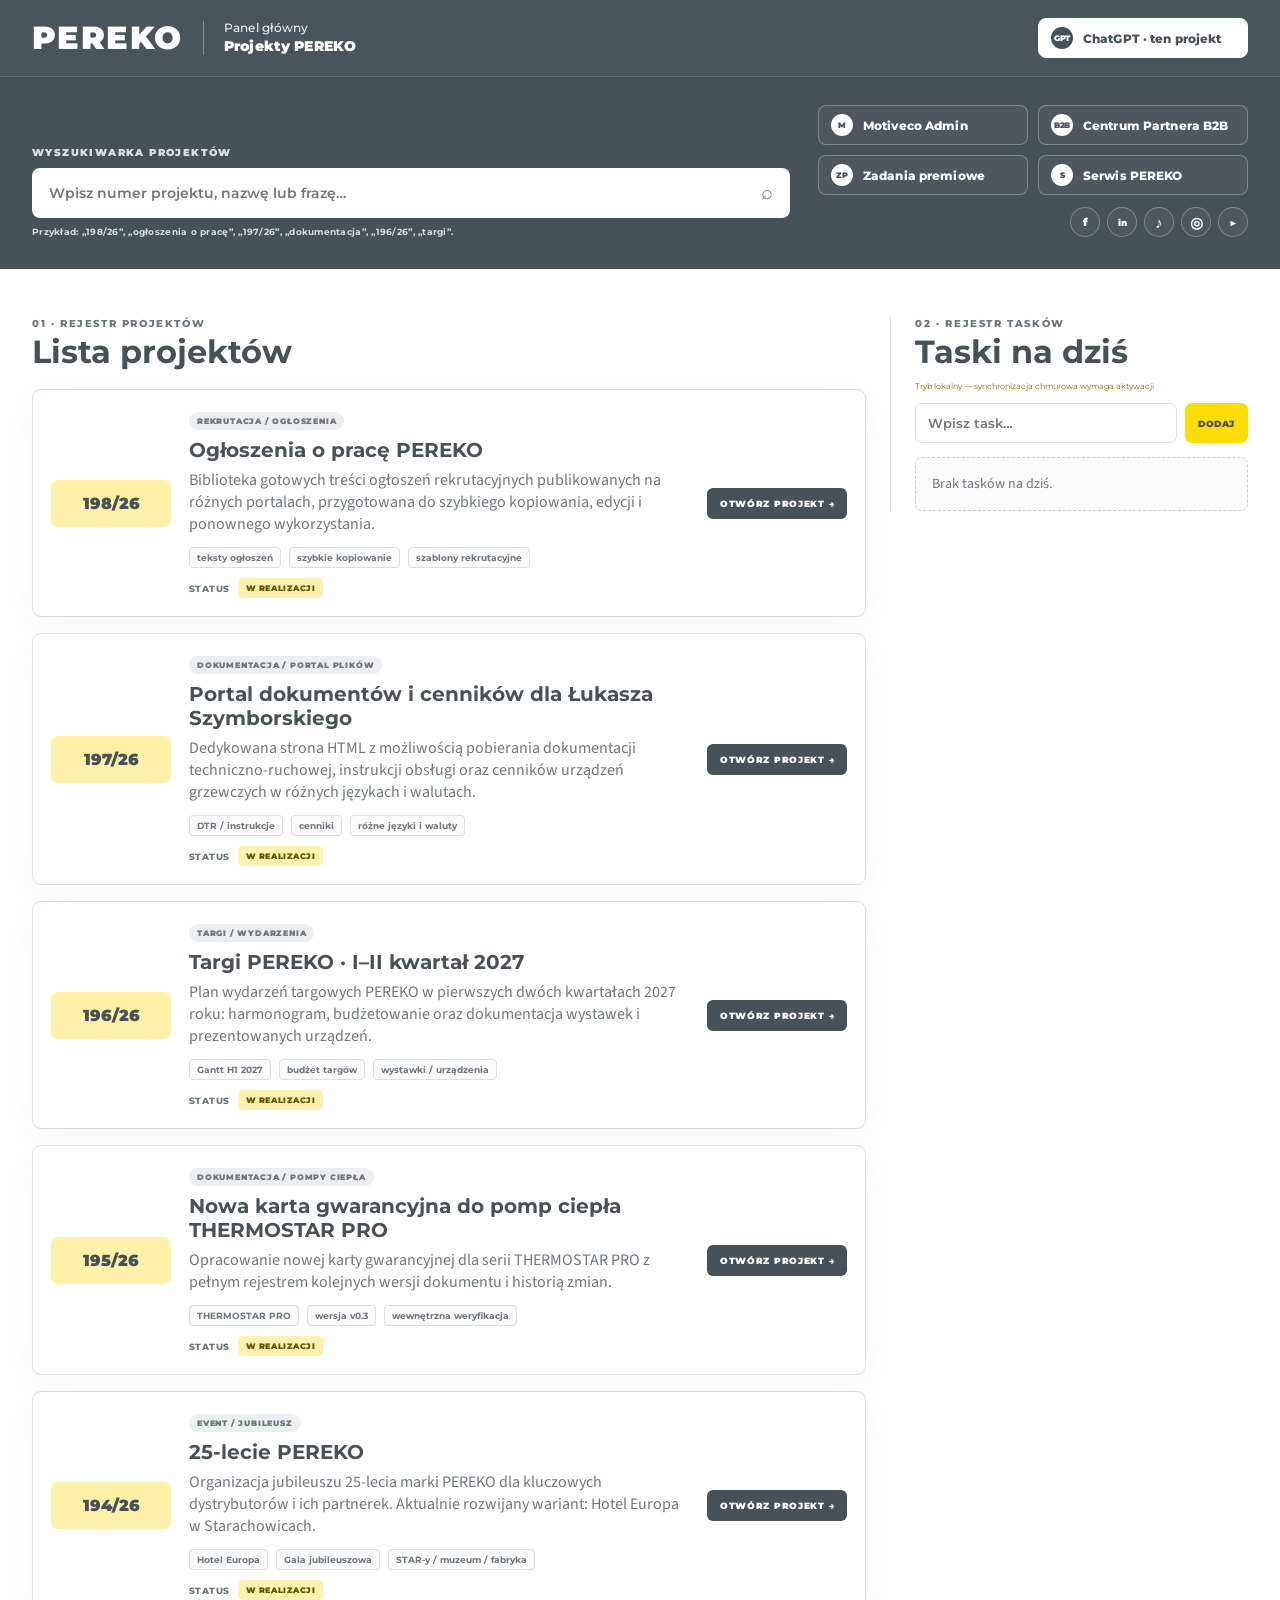
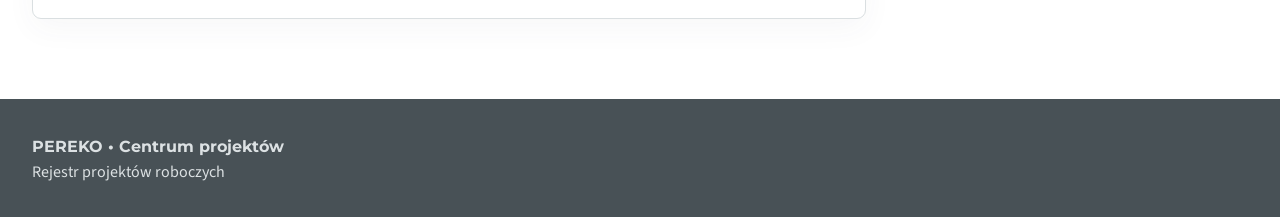
==== index.html @ 4b2ebe98 "Dodaj projekt 198/26 do panelu głównego" ====
<!DOCTYPE html>
<html lang="pl">
<head>
<meta charset="utf-8">
<meta name="viewport" content="width=device-width,initial-scale=1">
<title>PEREKO – Projekty</title>
<link rel="preconnect" href="https://fonts.googleapis.com">
<link rel="preconnect" href="https://fonts.gstatic.com" crossorigin>
<link href="https://fonts.googleapis.com/css2?family=Montserrat:wght@500;600;700;800;900&family=Source+Sans+3:wght@400;500;600;700&display=swap" rel="stylesheet">
<style>
:root{--yellow:#ffdd00;--yellow-soft:#fff2a8;--dark:#485156;--dark2:#343b3f;--mid:#6e777d;--light:#dadfe1;--soft:#f6f7f7;--ink:#343b3f;--red:#a63a3a;--red-soft:#fff0f0;--green:#2f6f45;--blue:#426887}
*{box-sizing:border-box}
html{scroll-behavior:smooth}
body{margin:0;background:#fff;color:var(--ink);font-family:'Source Sans 3',sans-serif}
.wrap{width:min(1240px,calc(100% - 64px));margin:0 auto}
h1,h2,h3,.ui,.project-no,.open-btn,.status-badge,.project-type,.project-meta span,.section-no,.task-add,.task-delete,.task-edit,.panel-title,.search-label{font-family:'Montserrat',sans-serif}
.topbar{position:sticky;top:0;z-index:1000;background:rgba(72,81,86,.98);border-bottom:1px solid rgba(255,255,255,.12)}
.topbar .wrap{min-height:76px;display:flex;align-items:center;justify-content:space-between;gap:24px}
.brand-group{display:flex;align-items:center;gap:20px;min-width:0}
.brand-word{font-family:'Montserrat',sans-serif;color:#fff;font-size:32px;line-height:1;font-weight:900;letter-spacing:.045em;white-space:nowrap}
.brand-divider{width:1px;height:34px;background:rgba(255,255,255,.34);flex:0 0 auto}
.panel-title{display:flex;flex-direction:column;justify-content:center;line-height:1.1;color:#fff;white-space:nowrap}
.panel-title .line1{font-family:'Montserrat',sans-serif;font-size:12px;font-weight:500;letter-spacing:.02em;color:#f0f2f3}
.panel-title .line2{margin-top:5px;font-family:'Montserrat',sans-serif;font-size:14px;font-weight:900;letter-spacing:.02em;color:#fff}
.topbar-tools{display:flex;align-items:center;gap:10px}
.chat-link,.app-link{display:inline-flex;align-items:center;gap:10px;width:210px;min-height:40px;padding:8px 12px;border:1px solid rgba(255,255,255,.28);border-radius:8px;text-decoration:none;font-family:'Montserrat',sans-serif;font-size:12px;font-weight:800;letter-spacing:.01em}
.app-link{background:rgba(255,255,255,.04);color:#fff}
.app-link:hover{background:rgba(255,255,255,.08)}
.chat-link{background:#fff;color:var(--dark);border-color:#fff}
.chat-link:hover{background:#f2f4f5}
.chat-icon,.app-icon{width:22px;height:22px;border-radius:50%;border:0;display:inline-flex;align-items:center;justify-content:center;font-family:'Montserrat',sans-serif;font-size:8px;font-weight:900;line-height:1;letter-spacing:-.03em;overflow:hidden;white-space:nowrap;flex:0 0 22px}
.app-icon{background:#fff;color:var(--dark)}
.chat-icon{background:var(--dark);color:#fff}
.hero{background:var(--dark);color:#fff}
.hero .wrap{padding:28px 0 32px}
.hero-grid{display:grid;grid-template-columns:minmax(0,1fr) auto;gap:28px;align-items:end}
.hero-actions{display:grid;grid-template-columns:210px 210px;gap:10px;align-items:stretch}
.hero-actions .app-link{justify-content:flex-start}
.hero-actions .social-links{grid-column:1 / -1}
.social-links{display:flex;align-items:center;justify-content:flex-end;gap:7px;margin-top:2px}
.social-link{width:30px;height:30px;border:1px solid rgba(255,255,255,.28);border-radius:50%;display:inline-flex;align-items:center;justify-content:center;color:#fff;text-decoration:none;font-family:'Montserrat',sans-serif;font-size:11px;font-weight:900;line-height:1;background:rgba(255,255,255,.04);transition:.18s}
.social-link:hover{background:#fff;color:var(--dark);border-color:#fff;transform:translateY(-1px)}
.social-link.linkedin{font-size:9px}.social-link.tiktok{font-size:15px}.social-link.instagram{font-size:15px}.social-link.youtube{font-size:13px}
.search-label{font-size:10px;font-weight:900;letter-spacing:.14em;text-transform:uppercase;color:#d8dee1;margin-bottom:9px}
.search-wrap{max-width:760px;position:relative}
.search-input{width:100%;border:0;border-radius:8px;padding:16px 50px 16px 17px;font:600 14px 'Montserrat',sans-serif;outline:none;color:var(--dark)}
.search-icon{position:absolute;right:17px;top:50%;transform:translateY(-50%);font-size:20px;color:var(--mid)}
.search-help{margin-top:8px;color:#d7dddf;font-family:'Montserrat',sans-serif;font-size:9px;font-weight:700;letter-spacing:.03em}
main{padding:48px 0 80px}
.dashboard-home{display:grid;grid-template-columns:minmax(0,7fr) minmax(300px,3fr);gap:24px;align-items:start}
.registry-head,.tasks-head{margin-bottom:20px}
.section-no{font-size:10px;font-weight:800;letter-spacing:.16em;text-transform:uppercase;color:var(--mid)}
.registry-head h2,.tasks-head h2{margin:4px 0 0;font-family:'Montserrat',sans-serif;font-size:32px;line-height:1.1;color:var(--dark)}
.project-list{display:grid;gap:16px}
.project-card{display:grid;grid-template-columns:120px minmax(0,1fr) auto;gap:18px;align-items:center;padding:18px;border:1px solid var(--light);border-radius:9px;background:#fff;box-shadow:0 10px 30px rgba(72,81,86,.045);transition:.18s;position:relative}
.project-card:hover{transform:translateY(-1px);border-color:#bbc1c4}
.project-card.overdue{border:2px solid var(--red);background:var(--red-soft);box-shadow:0 8px 24px rgba(166,58,58,.12)}
.project-no{background:var(--yellow-soft);border-radius:7px;padding:14px 10px;text-align:center;font-size:16px;font-weight:900;color:var(--dark)}
.project-type{display:inline-flex;background:#eceff0;color:var(--mid);border-radius:999px;padding:4px 8px;font-size:8px;font-weight:900;letter-spacing:.1em;text-transform:uppercase}
.project-card h3{margin:8px 0 0;font-family:'Montserrat',sans-serif;font-size:20px;color:var(--dark)}
.project-card p{margin:7px 0 0;color:var(--mid);max-width:760px}
.project-meta{display:flex;flex-wrap:wrap;gap:8px;margin-top:12px}
.project-meta span{font-size:9px;font-weight:700;color:var(--mid);border:1px solid var(--light);padding:4px 7px;border-radius:4px;background:#fafafa}
.status-row{display:flex;align-items:center;gap:8px;flex-wrap:wrap;margin-top:10px}
.status-label{font-family:'Montserrat',sans-serif;font-size:9px;color:var(--mid);font-weight:800;text-transform:uppercase;letter-spacing:.05em}
.status-badge,.deadline-badge{display:inline-flex;align-items:center;padding:5px 8px;border-radius:5px;font-family:'Montserrat',sans-serif;font-size:8px;font-weight:900;letter-spacing:.07em;text-transform:uppercase}
.status-zaplanowany{background:#eceff0;color:#5f696e}.status-w-realizacji{background:#fff1b0;color:#665800}.status-przekazany-dalej{background:#e8f1f7;color:#345c78}.status-zakonczony{background:#eaf4ed;color:#2f6f45}
.deadline-badge{display:none;background:#f3e5e5;color:#8b3030}.project-card.has-alarm .deadline-badge{display:inline-flex}.project-card.overdue .deadline-badge{background:var(--red);color:#fff}
.open-btn{display:inline-flex;align-items:center;gap:8px;text-decoration:none;background:var(--dark);color:#fff;padding:10px 13px;border-radius:6px;font-size:9px;font-weight:900;letter-spacing:.08em;text-transform:uppercase;white-space:nowrap}.open-btn:hover{background:var(--dark2)}
.empty{display:none;margin-top:22px;padding:22px;border:1px dashed #c8cdd0;border-radius:8px;background:#fafafa;color:var(--mid)}
.tasks-pane{border-left:1px solid var(--light);padding-left:24px;min-width:0}
.task-entry{display:flex;gap:8px;margin-bottom:14px}.task-input{flex:1;min-width:0;border:1px solid var(--light);border-radius:7px;padding:11px 12px;font:600 13px 'Montserrat',sans-serif;outline:none}.task-add{border:0;border-radius:7px;background:var(--yellow);color:var(--dark);padding:10px 13px;font-size:9px;font-weight:900;letter-spacing:.06em;text-transform:uppercase;cursor:pointer}
.task-list{display:grid;gap:8px}.task-item{display:flex;align-items:flex-start;gap:10px;padding:11px 12px;border:1px solid var(--light);border-radius:7px;background:#fff}.task-check{margin-top:4px;accent-color:var(--dark)}.task-copy{flex:1;min-width:0}.task-text{font-weight:700;color:var(--dark);word-break:break-word}.task-item.done .task-text{text-decoration:line-through;color:#9aa1a5}.task-meta{font-family:'Montserrat',sans-serif;font-size:9px;color:var(--mid);margin-top:3px}.task-actions{display:flex;align-items:center;gap:2px}.task-edit,.task-delete{border:0;background:transparent;color:#929a9e;line-height:1;cursor:pointer;padding:3px 4px}.task-edit{font-size:14px}.task-delete{font-size:18px}.task-edit:hover,.task-delete:hover{color:var(--dark)}.task-empty{padding:16px;border:1px dashed #c8cdd0;border-radius:7px;color:var(--mid);font-size:14px;background:#fafafa}
.mobile-switch{display:none}.mobile-switch button{font-family:'Montserrat',sans-serif;border:1px solid var(--light);background:#fff;color:var(--mid);padding:10px 14px;border-radius:7px;font-size:10px;font-weight:800;letter-spacing:.04em;cursor:pointer}.mobile-switch button.active{background:var(--dark);color:#fff;border-color:var(--dark)}.task-sync{margin:-8px 0 12px;font-family:'Montserrat',sans-serif;font-size:8px;color:var(--mid)}.task-sync.ok{color:var(--green)}.task-sync.warn{color:#8b6b00}
.footer{background:var(--dark);color:#fff;padding:34px 0}.footer strong{font-family:'Montserrat',sans-serif}.footer div:last-child{color:#dce1e3;margin-top:3px}
@media(max-width:960px){main{padding-top:22px}.mobile-switch{display:flex;gap:8px;margin-bottom:18px}.dashboard-home{display:block}.projects-pane,.tasks-pane{display:none}.dashboard-home.show-projects .projects-pane{display:block}.dashboard-home.show-tasks .tasks-pane{display:block}.tasks-pane{border-left:0;border-top:0;padding-left:0;padding-top:0}.project-card{grid-template-columns:1fr}.open-btn{width:max-content}.hero-grid{grid-template-columns:1fr}.hero-actions{grid-template-columns:210px 210px;justify-content:end}.hero-actions .app-link{width:210px}.social-links{justify-content:flex-end}}
@media(max-width:560px){.wrap{width:calc(100% - 28px)}.topbar .wrap{padding:12px 0;align-items:flex-start;flex-direction:column}.brand-group{gap:14px}.brand-word{font-size:27px}.brand-divider{height:28px}.panel-title .line1{font-size:10px}.panel-title .line2{font-size:12px}.chat-link,.app-link{font-size:11px;padding:7px 10px;width:210px}.chat-icon,.app-icon{width:22px;height:22px;flex-basis:22px;font-size:8px}.hero-actions{grid-template-columns:1fr;justify-content:start}.hero-actions .social-links{grid-column:1}.social-links{justify-content:flex-start}}
</style>
</head>
<body>
<nav class="topbar"><div class="wrap"><div class="brand-group"><div class="brand-word">PEREKO</div><span class="brand-divider"></span><div class="panel-title"><span class="line1">Panel główny</span><span class="line2">Projekty PEREKO</span></div></div><div class="topbar-tools"><a class="chat-link" href="https://chatgpt.com/g/g-p-6ac4a386c1f481919dc5408ac4eaa089-projekty-marketing-pereko/c/6ac4a01e-f198-83ed-906a-264c6ddf46e8" target="_blank" rel="noopener noreferrer"><span class="chat-icon">GPT</span><span>ChatGPT · ten projekt</span></a></div></div></nav>
<header class="hero"><div class="wrap"><div class="hero-grid"><div><div class="search-label">Wyszukiwarka projektów</div><div class="search-wrap"><input id="projectSearch" class="search-input" type="search" placeholder="Wpisz numer projektu, nazwę lub frazę…" oninput="filterProjects()"><span class="search-icon">⌕</span></div><div class="search-help">Przykład: „198/26”, „ogłoszenia o pracę”, „197/26”, „dokumentacja”, „196/26”, „targi”.</div></div><div class="hero-actions"><a class="app-link" href="https://admin.motiveko.pl/Home/Login" target="_blank" rel="noopener noreferrer"><span class="app-icon">M</span><span>Motiveco Admin</span></a><a class="app-link" href="https://cp-b2b.pages.dev/" target="_blank" rel="noopener noreferrer"><span class="app-icon">B2B</span><span>Centrum Partnera B2B</span></a><a class="app-link" href="https://zadania-mb.pages.dev/" target="_blank" rel="noopener noreferrer"><span class="app-icon">ZP</span><span>Zadania premiowe</span></a><a class="app-link" href="https://admin.pereko.pl/Home/Login" target="_blank" rel="noopener noreferrer"><span class="app-icon">S</span><span>Serwis PEREKO</span></a><div class="social-links" aria-label="Media społecznościowe PEREKO"><a class="social-link facebook" href="https://www.facebook.com/kotly.PEREKO" target="_blank" rel="noopener noreferrer" title="Facebook" aria-label="Facebook">f</a><a class="social-link linkedin" href="https://www.linkedin.com/company/pereko-starachowice/posts/?viewAsMember=true" target="_blank" rel="noopener noreferrer" title="LinkedIn" aria-label="LinkedIn">in</a><a class="social-link tiktok" href="https://www.tiktok.com/@pereko_pl" target="_blank" rel="noopener noreferrer" title="TikTok" aria-label="TikTok">♪</a><a class="social-link instagram" href="https://www.instagram.com/pereko_pl/" target="_blank" rel="noopener noreferrer" title="Instagram" aria-label="Instagram">◎</a><a class="social-link youtube" href="https://www.youtube.com/" target="_blank" rel="noopener noreferrer" title="YouTube" aria-label="YouTube">▶</a></div></div></div></div></header>
<main>
<div class="wrap mobile-switch" id="mobileSwitch"><button id="tabTasks" class="active" type="button" onclick="setMobileView('tasks')">Taski</button><button id="tabProjects" type="button" onclick="setMobileView('projects')">Projekty</button></div>
<div class="wrap dashboard-home" id="dashboardHome">
<section class="projects-pane"><div class="registry-head"><div class="section-no">01 · rejestr projektów</div><h2>Lista projektów</h2></div><div id="projectList" class="project-list"><article class="project-card" data-project-id="198-2026" data-search="198/26 198/2026 198 26 2026 ogłoszenia praca rekrutacja rekrutacyjne oferty pracy teksty ogłoszeń kopiowanie portale zatrudnienie"><div class="project-no">198/26</div><div><span class="project-type">Rekrutacja / ogłoszenia</span><h3>Ogłoszenia o pracę PEREKO</h3><p>Biblioteka gotowych treści ogłoszeń rekrutacyjnych publikowanych na różnych portalach, przygotowana do szybkiego kopiowania, edycji i ponownego wykorzystania.</p><div class="project-meta"><span>teksty ogłoszeń</span><span>szybkie kopiowanie</span><span>szablony rekrutacyjne</span></div><div class="status-row"><span class="status-label">Status</span><span class="status-badge"></span><span class="deadline-badge"></span></div></div><a class="open-btn" href="projekty/198-2026/">Otwórz projekt →</a></article><article class="project-card" data-project-id="197-2026" data-search="197/26 197/2026 197 26 2026 łukasz szymborski lukasz szymborski portal plików dokumentacja techniczno-ruchowa dtr instrukcje obsługi instrukcja cennik cenniki języki waluty html urządzenia grzewcze"><div class="project-no">197/26</div><div><span class="project-type">Dokumentacja / portal plików</span><h3>Portal dokumentów i cenników dla Łukasza Szymborskiego</h3><p>Dedykowana strona HTML z możliwością pobierania dokumentacji techniczno-ruchowej, instrukcji obsługi oraz cenników urządzeń grzewczych w różnych językach i walutach.</p><div class="project-meta"><span>DTR / instrukcje</span><span>cenniki</span><span>różne języki i waluty</span></div><div class="status-row"><span class="status-label">Status</span><span class="status-badge"></span><span class="deadline-badge"></span></div></div><a class="open-btn" href="projekty/197-2026/">Otwórz projekt →</a></article><article class="project-card" data-project-id="196-2026" data-search="196/26 196/2026 196 26 2026 targi wydarzenia targowe h1 2027 pierwszy drugi kwartal kwartał wykres gantta budzet budżet wystawki urządzenia stoiska"><div class="project-no">196/26</div><div><span class="project-type">Targi / wydarzenia</span><h3>Targi PEREKO · I–II kwartał 2027</h3><p>Plan wydarzeń targowych PEREKO w pierwszych dwóch kwartałach 2027 roku: harmonogram, budżetowanie oraz dokumentacja wystawek i prezentowanych urządzeń.</p><div class="project-meta"><span>Gantt H1 2027</span><span>budżet targów</span><span>wystawki / urządzenia</span></div><div class="status-row"><span class="status-label">Status</span><span class="status-badge"></span><span class="deadline-badge"></span></div></div><a class="open-btn" href="projekty/196-2026/">Otwórz projekt →</a></article><article class="project-card" data-project-id="195-2026" data-search="195/26 195/2026 195 26 2026 nowa karta gwarancyjna pompy ciepła thermosar pro termosar pro dokument dokumentacja gwarancja wersjonowanie lukasz Łukasz pdf v0.1 v0.2 v0.3"><div class="project-no">195/26</div><div><span class="project-type">Dokumentacja / pompy ciepła</span><h3>Nowa karta gwarancyjna do pomp ciepła THERMOSTAR PRO</h3><p>Opracowanie nowej karty gwarancyjnej dla serii THERMOSTAR PRO z pełnym rejestrem kolejnych wersji dokumentu i historią zmian.</p><div class="project-meta"><span>THERMOSTAR PRO</span><span>wersja v0.3</span><span>wewnętrzna weryfikacja</span></div><div class="status-row"><span class="status-label">Status</span><span class="status-badge"></span><span class="deadline-badge"></span></div></div><a class="open-btn" href="projekty/195-2026/">Otwórz projekt →</a></article><article class="project-card" data-project-id="194-2026" data-search="194/26 194/2026 194 26 2026 25-lecie 25 lecie pereko event jubileusz hotel europa starachowice dystrybutorzy gala star stary muzeum fabryka projekt eventowy"><div class="project-no">194/26</div><div><span class="project-type">Event / jubileusz</span><h3>25-lecie PEREKO</h3><p>Organizacja jubileuszu 25-lecia marki PEREKO dla kluczowych dystrybutorów i ich partnerek. Aktualnie rozwijany wariant: Hotel Europa w Starachowicach.</p><div class="project-meta"><span>Hotel Europa</span><span>Gala jubileuszowa</span><span>STAR-y / muzeum / fabryka</span></div><div class="status-row"><span class="status-label">Status</span><span class="status-badge"></span><span class="deadline-badge"></span></div></div><a class="open-btn" href="projekty/194-2026/">Otwórz projekt →</a></article></div><div id="emptyState" class="empty">Brak projektów pasujących do wpisanej frazy.</div></section>
<aside class="tasks-pane"><div class="tasks-head"><div class="section-no">02 · rejestr tasków</div><h2>Taski na dziś</h2></div><div id="taskSync" class="task-sync">Synchronizacja…</div><div class="task-entry"><input id="taskInput" class="task-input" type="text" placeholder="Wpisz task…" autocomplete="off"><button id="taskAdd" class="task-add">Dodaj</button></div><div id="taskList" class="task-list"></div></aside>
</div>
</main>
<footer class="footer"><div class="wrap"><strong>PEREKO • Centrum projektów</strong><div>Rejestr projektów roboczych</div></div></footer>
<script>
function normalize(text){return (text||'').toLowerCase().normalize('NFD').replace(/[\u0300-\u036f]/g,'').replace(/[\\/\-_.,;:()\[\]{}]+/g,' ').replace(/\s+/g,' ').trim()}
function filterProjects(){const input=document.getElementById('projectSearch'),terms=normalize(input.value.trim()).split(' ').filter(Boolean),cards=[...document.querySelectorAll('.project-card')];let visible=0;cards.forEach(card=>{const hay=normalize((card.dataset.search||'')+' '+card.innerText),match=!terms.length||terms.every(term=>hay.includes(term));card.style.display=match?'grid':'none';if(match)visible++});document.getElementById('emptyState').style.display=visible?'none':'block'}
const TASK_KEY='pereko_home_tasks_v1',TASK_MIGRATED_KEY='pereko_home_tasks_cloud_migrated_v1',ALARM_KEY='pereko_project_alarms_v1',STATUS_KEY='pereko_project_statuses_v1';let remoteSaveTimer=null;
function readObj(key){try{return JSON.parse(localStorage.getItem(key)||'{}')}catch(e){return {}}}function writeObj(key,obj){localStorage.setItem(key,JSON.stringify(obj))}
function cleanTasks(tasks){const now=Date.now();return (Array.isArray(tasks)?tasks:[]).filter(t=>!(t.doneAt&&now-new Date(t.doneAt).getTime()>=86400000))}
function loadTasks(){let tasks=[];try{tasks=JSON.parse(localStorage.getItem(TASK_KEY)||'[]')}catch(e){}tasks=cleanTasks(tasks);localStorage.setItem(TASK_KEY,JSON.stringify(tasks));return tasks}
function taskStamp(t){return new Date(t.editedAt||t.doneAt||t.createdAt||0).getTime()||0}
function mergeTasks(a,b){const m=new Map();[...cleanTasks(a),...cleanTasks(b)].forEach(t=>{const prev=m.get(t.id);if(!prev||taskStamp(t)>=taskStamp(prev))m.set(t.id,t)});return [...m.values()].sort((x,y)=>new Date(y.createdAt)-new Date(x.createdAt))}
function setSyncState(text,kind=''){const e=document.getElementById('taskSync');if(e){e.textContent=text;e.className='task-sync'+(kind?' '+kind:'')}}
async function fetchCloudTasks(){const r=await fetch('/api/tasks',{cache:'no-store'});if(!r.ok)throw new Error();const data=await r.json();return cleanTasks(data.tasks||[])}
async function pushCloudTasks(tasks){const r=await fetch('/api/tasks',{method:'PUT',headers:{'Content-Type':'application/json'},body:JSON.stringify({tasks:cleanTasks(tasks)})});if(!r.ok)throw new Error()}
async function syncTasksFromCloud(silent=false){if(!silent)setSyncState('Synchronizacja…');const local=loadTasks();try{const remote=await fetchCloudTasks();let finalTasks;if(localStorage.getItem(TASK_MIGRATED_KEY)==='1'){finalTasks=remote}else{finalTasks=mergeTasks(local,remote);await pushCloudTasks(finalTasks);localStorage.setItem(TASK_MIGRATED_KEY,'1')}localStorage.setItem(TASK_KEY,JSON.stringify(finalTasks));renderTasks();if(!silent)setSyncState('Taski zsynchronizowane między urządzeniami','ok')}catch(e){if(!silent)setSyncState('Tryb lokalny — synchronizacja chmurowa wymaga aktywacji','warn');renderTasks()}}
function saveTasks(tasks){tasks=cleanTasks(tasks);localStorage.setItem(TASK_KEY,JSON.stringify(tasks));if(remoteSaveTimer)clearTimeout(remoteSaveTimer);remoteSaveTimer=setTimeout(async()=>{try{await pushCloudTasks(tasks);setSyncState('Taski zsynchronizowane między urządzeniami','ok')}catch(e){setSyncState('Zmiany zapisane lokalnie — brak synchronizacji','warn')}},150)}
function renderTasks(){const list=document.getElementById('taskList'),tasks=loadTasks();list.innerHTML='';if(!tasks.length){list.innerHTML='<div class="task-empty">Brak tasków na dziś.</div>';return}tasks.forEach(t=>{const row=document.createElement('div');row.className='task-item'+(t.doneAt?' done':'');const d=new Date(t.createdAt),dd=String(d.getDate()).padStart(2,'0'),mo=String(d.getMonth()+1).padStart(2,'0'),yy=d.getFullYear(),hh=String(d.getHours()).padStart(2,'0'),mm=String(d.getMinutes()).padStart(2,'0');row.innerHTML=`<input class="task-check" type="checkbox" ${t.doneAt?'checked':''}><div class="task-copy"><div class="task-text"></div><div class="task-meta">dodano ${dd}.${mo}.${yy} · ${hh}:${mm}${t.editedAt?' · edytowano':''}${t.doneAt?' · wykonane':''}</div></div><div class="task-actions"><button class="task-edit" title="Edytuj task">✎</button><button class="task-delete" title="Usuń task">×</button></div>`;row.querySelector('.task-text').textContent=t.text;row.querySelector('.task-check').onchange=e=>{const a=loadTasks(),i=a.find(x=>x.id===t.id);if(i){i.doneAt=e.target.checked?new Date().toISOString():null;i.editedAt=new Date().toISOString();saveTasks(a);renderTasks()}};row.querySelector('.task-edit').onclick=()=>{const next=prompt('Edytuj task:',t.text);if(next===null)return;const value=next.trim();if(!value)return;const a=loadTasks(),i=a.find(x=>x.id===t.id);if(i){i.text=value;i.editedAt=new Date().toISOString();saveTasks(a);renderTasks()}};row.querySelector('.task-delete').onclick=()=>{saveTasks(loadTasks().filter(x=>x.id!==t.id));renderTasks()};list.appendChild(row)})}
function addTask(){const i=document.getElementById('taskInput'),text=i.value.trim();if(!text)return;const a=loadTasks();a.unshift({id:(crypto.randomUUID?crypto.randomUUID():String(Date.now())+Math.random()),text,createdAt:new Date().toISOString(),editedAt:null,doneAt:null});saveTasks(a);i.value='';renderTasks()}
function setMobileView(view){const dash=document.getElementById('dashboardHome'),t=document.getElementById('tabTasks'),p=document.getElementById('tabProjects');dash.classList.toggle('show-tasks',view==='tasks');dash.classList.toggle('show-projects',view==='projects');t.classList.toggle('active',view==='tasks');p.classList.toggle('active',view==='projects')}
function initMobileView(){if(window.matchMedia('(max-width: 960px)').matches)setMobileView('tasks');else{const d=document.getElementById('dashboardHome');d.classList.remove('show-tasks','show-projects')}}
function slugStatus(s){return 'status-'+normalize(s).replace(/\s+/g,'-')}
function refreshProjects(){const statuses=readObj(STATUS_KEY),alarms=readObj(ALARM_KEY),today=new Date().toISOString().slice(0,10);if(!statuses['198-2026'])statuses['198-2026']='w realizacji';if(!statuses['197-2026'])statuses['197-2026']='w realizacji';if(!statuses['196-2026'])statuses['196-2026']='w realizacji';if(!statuses['195-2026'])statuses['195-2026']='w realizacji';if(!statuses['194-2026'])statuses['194-2026']='w realizacji';writeObj(STATUS_KEY,statuses);document.querySelectorAll('.project-card').forEach(card=>{const id=card.dataset.projectId,status=statuses[id]||'zaplanowany',badge=card.querySelector('.status-badge'),deadline=card.querySelector('.deadline-badge');badge.textContent=status;badge.className='status-badge '+slugStatus(status);card.classList.remove('has-alarm','overdue');const date=alarms[id];if(date){card.classList.add('has-alarm');const over=today>=date;if(over)card.classList.add('overdue');deadline.textContent=(over?'ALARM — TERMIN OSIĄGNIĘTY: ':'Deadline: ')+date}else deadline.textContent=''})}
document.getElementById('taskAdd').onclick=addTask;document.getElementById('taskInput').onkeydown=e=>{if(e.key==='Enter')addTask()};initMobileView();renderTasks();refreshProjects();syncTasksFromCloud();window.addEventListener('resize',initMobileView);window.addEventListener('focus',()=>{refreshProjects();syncTasksFromCloud()});document.addEventListener('visibilitychange',()=>{if(!document.hidden)syncTasksFromCloud(true)});window.addEventListener('online',()=>syncTasksFromCloud());setInterval(()=>{if(!document.hidden)syncTasksFromCloud(true)},5000);
</script>
</body>
</html>
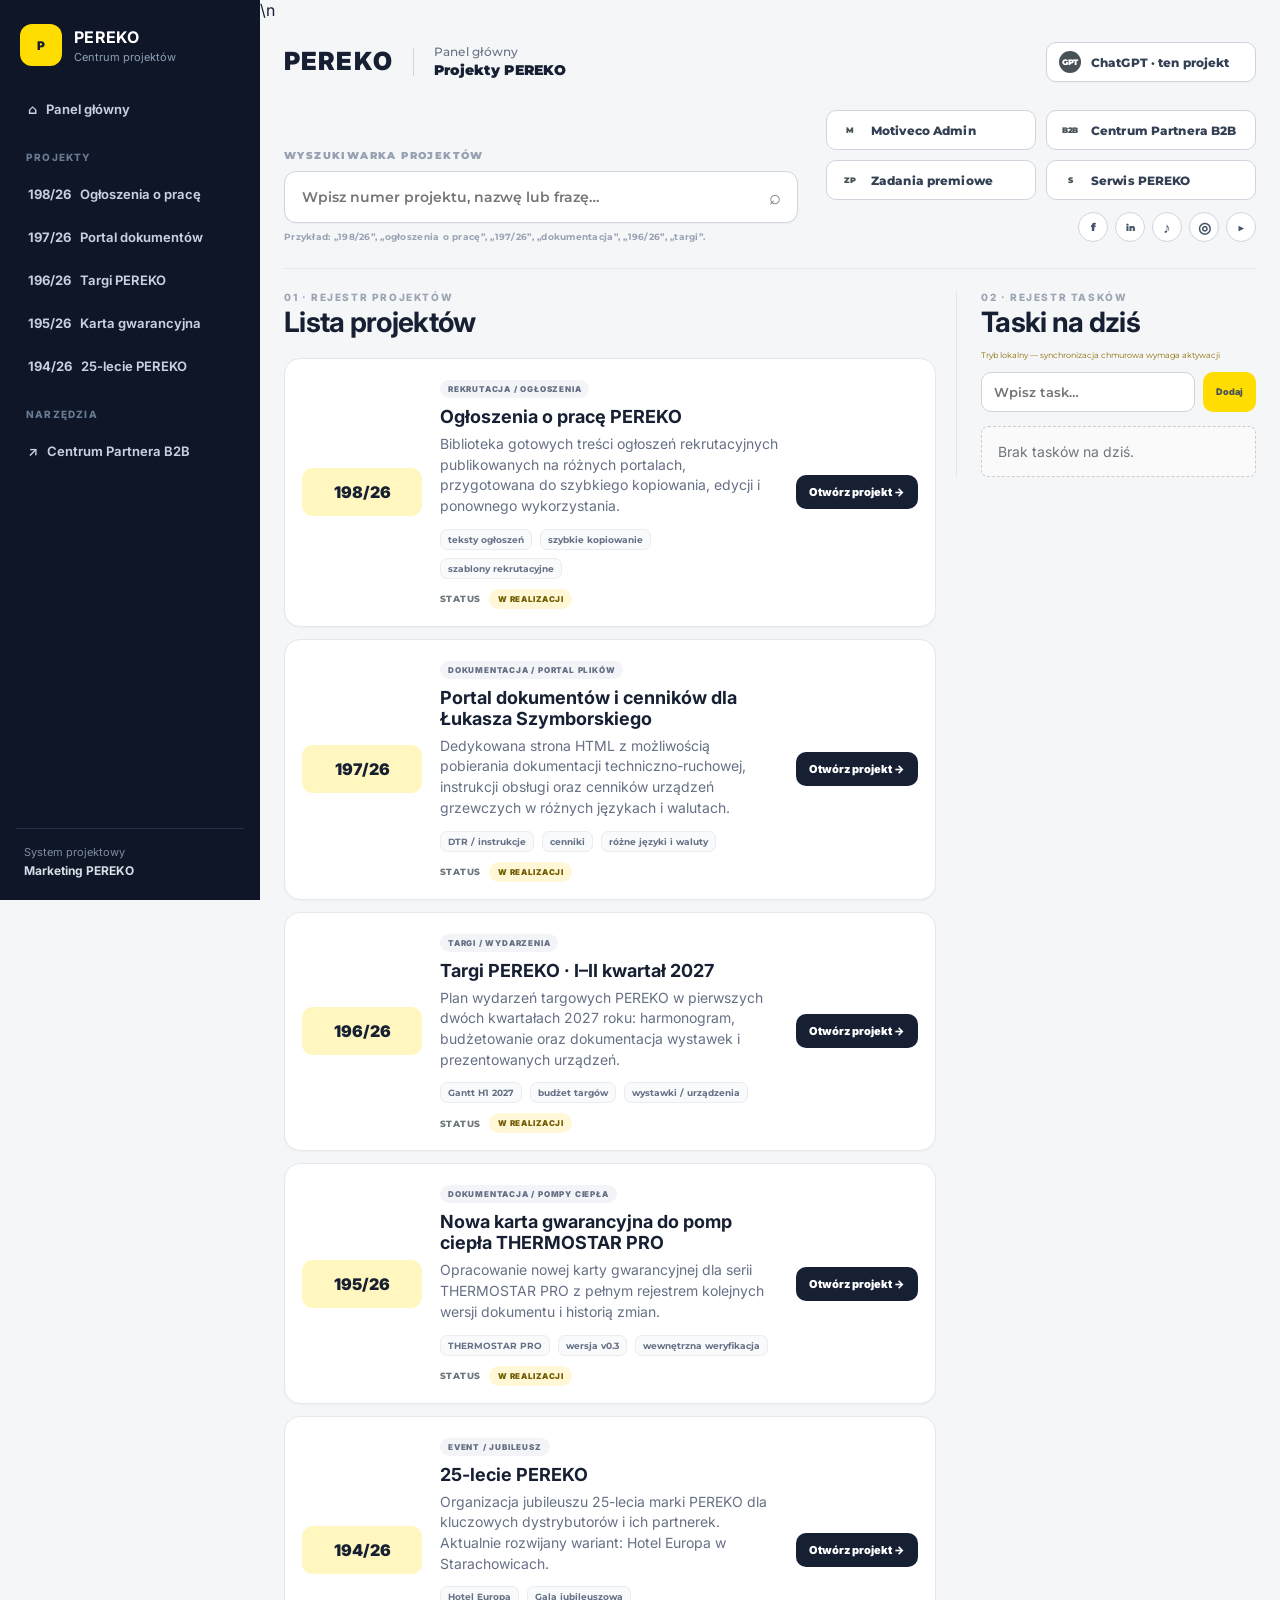
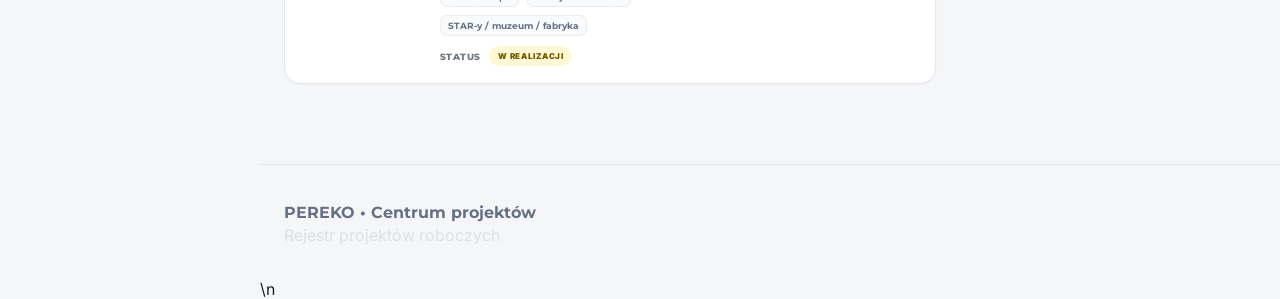
==== commit 896ca972: "Wdróż design B2B 2.0 w panelu Projektów PEREKO" ====
--- a/index.html
+++ b/index.html
@@ -76,7 +76,7 @@
 @media(max-width:960px){main{padding-top:22px}.mobile-switch{display:flex;gap:8px;margin-bottom:18px}.dashboard-home{display:block}.projects-pane,.tasks-pane{display:none}.dashboard-home.show-projects .projects-pane{display:block}.dashboard-home.show-tasks .tasks-pane{display:block}.tasks-pane{border-left:0;border-top:0;padding-left:0;padding-top:0}.project-card{grid-template-columns:1fr}.open-btn{width:max-content}.hero-grid{grid-template-columns:1fr}.hero-actions{grid-template-columns:210px 210px;justify-content:end}.hero-actions .app-link{width:210px}.social-links{justify-content:flex-end}}
 @media(max-width:560px){.wrap{width:calc(100% - 28px)}.topbar .wrap{padding:12px 0;align-items:flex-start;flex-direction:column}.brand-group{gap:14px}.brand-word{font-size:27px}.brand-divider{height:28px}.panel-title .line1{font-size:10px}.panel-title .line2{font-size:12px}.chat-link,.app-link{font-size:11px;padding:7px 10px;width:210px}.chat-icon,.app-icon{width:22px;height:22px;flex-basis:22px;font-size:8px}.hero-actions{grid-template-columns:1fr;justify-content:start}.hero-actions .social-links{grid-column:1}.social-links{justify-content:flex-start}}
 </style>
-</head>
+<link href="https://fonts.googleapis.com/css2?family=Inter:wght@400;500;600;700;800;900&display=swap" rel="stylesheet"><link rel="stylesheet" href="/projects-v2.css">\n</head>
 <body>
 <nav class="topbar"><div class="wrap"><div class="brand-group"><div class="brand-word">PEREKO</div><span class="brand-divider"></span><div class="panel-title"><span class="line1">Panel główny</span><span class="line2">Projekty PEREKO</span></div></div><div class="topbar-tools"><a class="chat-link" href="https://chatgpt.com/g/g-p-6ac4a386c1f481919dc5408ac4eaa089-projekty-marketing-pereko/c/6ac4a01e-f198-83ed-906a-264c6ddf46e8" target="_blank" rel="noopener noreferrer"><span class="chat-icon">GPT</span><span>ChatGPT · ten projekt</span></a></div></div></nav>
 <header class="hero"><div class="wrap"><div class="hero-grid"><div><div class="search-label">Wyszukiwarka projektów</div><div class="search-wrap"><input id="projectSearch" class="search-input" type="search" placeholder="Wpisz numer projektu, nazwę lub frazę…" oninput="filterProjects()"><span class="search-icon">⌕</span></div><div class="search-help">Przykład: „198/26”, „ogłoszenia o pracę”, „197/26”, „dokumentacja”, „196/26”, „targi”.</div></div><div class="hero-actions"><a class="app-link" href="https://admin.motiveko.pl/Home/Login" target="_blank" rel="noopener noreferrer"><span class="app-icon">M</span><span>Motiveco Admin</span></a><a class="app-link" href="https://cp-b2b.pages.dev/" target="_blank" rel="noopener noreferrer"><span class="app-icon">B2B</span><span>Centrum Partnera B2B</span></a><a class="app-link" href="https://zadania-mb.pages.dev/" target="_blank" rel="noopener noreferrer"><span class="app-icon">ZP</span><span>Zadania premiowe</span></a><a class="app-link" href="https://admin.pereko.pl/Home/Login" target="_blank" rel="noopener noreferrer"><span class="app-icon">S</span><span>Serwis PEREKO</span></a><div class="social-links" aria-label="Media społecznościowe PEREKO"><a class="social-link facebook" href="https://www.facebook.com/kotly.PEREKO" target="_blank" rel="noopener noreferrer" title="Facebook" aria-label="Facebook">f</a><a class="social-link linkedin" href="https://www.linkedin.com/company/pereko-starachowice/posts/?viewAsMember=true" target="_blank" rel="noopener noreferrer" title="LinkedIn" aria-label="LinkedIn">in</a><a class="social-link tiktok" href="https://www.tiktok.com/@pereko_pl" target="_blank" rel="noopener noreferrer" title="TikTok" aria-label="TikTok">♪</a><a class="social-link instagram" href="https://www.instagram.com/pereko_pl/" target="_blank" rel="noopener noreferrer" title="Instagram" aria-label="Instagram">◎</a><a class="social-link youtube" href="https://www.youtube.com/" target="_blank" rel="noopener noreferrer" title="YouTube" aria-label="YouTube">▶</a></div></div></div></div></header>
@@ -110,5 +110,5 @@
 function refreshProjects(){const statuses=readObj(STATUS_KEY),alarms=readObj(ALARM_KEY),today=new Date().toISOString().slice(0,10);if(!statuses['198-2026'])statuses['198-2026']='w realizacji';if(!statuses['197-2026'])statuses['197-2026']='w realizacji';if(!statuses['196-2026'])statuses['196-2026']='w realizacji';if(!statuses['195-2026'])statuses['195-2026']='w realizacji';if(!statuses['194-2026'])statuses['194-2026']='w realizacji';writeObj(STATUS_KEY,statuses);document.querySelectorAll('.project-card').forEach(card=>{const id=card.dataset.projectId,status=statuses[id]||'zaplanowany',badge=card.querySelector('.status-badge'),deadline=card.querySelector('.deadline-badge');badge.textContent=status;badge.className='status-badge '+slugStatus(status);card.classList.remove('has-alarm','overdue');const date=alarms[id];if(date){card.classList.add('has-alarm');const over=today>=date;if(over)card.classList.add('overdue');deadline.textContent=(over?'ALARM — TERMIN OSIĄGNIĘTY: ':'Deadline: ')+date}else deadline.textContent=''})}
 document.getElementById('taskAdd').onclick=addTask;document.getElementById('taskInput').onkeydown=e=>{if(e.key==='Enter')addTask()};initMobileView();renderTasks();refreshProjects();syncTasksFromCloud();window.addEventListener('resize',initMobileView);window.addEventListener('focus',()=>{refreshProjects();syncTasksFromCloud()});document.addEventListener('visibilitychange',()=>{if(!document.hidden)syncTasksFromCloud(true)});window.addEventListener('online',()=>syncTasksFromCloud());setInterval(()=>{if(!document.hidden)syncTasksFromCloud(true)},5000);
 </script>
-</body>
+<script src="/projects-v2.js"></script>\n</body>
 </html>
--- a/projects-v2.css
+++ b/projects-v2.css
@@ -0,0 +1,146 @@
+/* PEREKO Projects UI v2 — visual system aligned with Centrum Partnera B2B 2.0 */
+:root{
+  --p2-bg:#f5f6f8;--p2-surface:#ffffff;--p2-ink:#172033;--p2-muted:#667085;
+  --p2-line:#e4e7ec;--p2-line2:#eef1f4;--p2-sidebar:#0e1627;--p2-sidebar2:#1b263a;
+  --p2-yellow:#ffdd00;--p2-yellow-soft:#fff7bf;--p2-green:#237a42;--p2-red:#b42318;
+}
+html{background:var(--p2-bg)}
+body{
+  background:var(--p2-bg)!important;color:var(--p2-ink)!important;
+  font-family:Inter,system-ui,-apple-system,BlinkMacSystemFont,"Segoe UI",sans-serif!important;
+  padding-left:260px;min-height:100vh;
+}
+body *{font-family:inherit}
+body h1,body h2,body h3,body h4,
+body .brand,body .brand-word,body .panel-title,body .section-no,body .project-no,
+body .project-type,body .status-badge,body .open-btn,body .btn,body button,body select{
+  font-family:Inter,system-ui,-apple-system,BlinkMacSystemFont,"Segoe UI",sans-serif!important;
+}
+.p2-sidebar{
+  position:fixed;left:0;top:0;bottom:0;width:260px;background:var(--p2-sidebar);color:#fff;
+  padding:22px 16px;display:flex;flex-direction:column;z-index:3000;overflow:auto;
+}
+.p2-brand{display:flex;align-items:center;gap:12px;padding:2px 4px 24px}
+.p2-mark{width:42px;height:42px;border-radius:12px;background:var(--p2-yellow);color:#172033;display:grid;place-items:center;font-weight:900;font-size:12px}
+.p2-brand strong{display:block;font-size:16px;letter-spacing:.02em}.p2-brand span{display:block;color:#8fa0b8;font-size:11px;margin-top:3px}
+.p2-nav{display:flex;flex-direction:column;gap:5px}.p2-nav a{
+  color:#c7d0dd;text-decoration:none;padding:10px 11px;border-radius:10px;font-size:13px;font-weight:650;
+  display:flex;align-items:center;gap:9px;border:1px solid transparent
+}
+.p2-nav a:hover{background:var(--p2-sidebar2);color:#fff}.p2-nav a.active{background:var(--p2-sidebar2);color:#fff;border-color:#2a3851}
+.p2-nav a.active:before{content:"";width:4px;height:20px;border-radius:5px;background:var(--p2-yellow);margin-left:-5px}
+.p2-nav-section{font-size:10px;text-transform:uppercase;letter-spacing:.12em;color:#697a92;margin:18px 10px 7px;font-weight:800}
+.p2-sidebar-foot{margin-top:auto;border-top:1px solid #243047;padding:16px 8px 0;color:#7f8da1;font-size:11px}
+.p2-sidebar-foot strong{display:block;color:#d7dee8;margin-top:4px;font-size:12px}
+.p2-mobile{display:none;position:fixed;left:12px;top:12px;z-index:3100;border:1px solid #d0d5dd;background:#fff;color:#344054;border-radius:10px;padding:9px 11px;font-weight:800;box-shadow:0 4px 12px rgba(16,24,40,.08)}
+.p2-backdrop{display:none;position:fixed;inset:0;background:rgba(15,23,42,.48);z-index:2990;border:0;width:100%;height:100%}
+
+/* global containers */
+body .wrap{width:min(1360px,calc(100% - 48px))!important}
+body main{max-width:1600px;margin:0 auto!important;padding-top:22px!important}
+body .topbar,body .top{
+  position:relative!important;top:auto!important;background:transparent!important;color:var(--p2-ink)!important;
+  border:0!important;box-shadow:none!important
+}
+body .topbar .wrap,body .top .wrap{min-height:72px!important;padding-top:18px!important;padding-bottom:6px!important}
+body .brand-word,body .brand{color:var(--p2-ink)!important;font-size:25px!important}
+body .brand-divider,body .divider{background:#d0d5dd!important;height:28px!important}
+body .panel-title,body .title{color:var(--p2-ink)!important}
+body .panel-title .line1{color:var(--p2-muted)!important}
+body .panel-title .line2{color:var(--p2-ink)!important}
+body .top .btn,body .topbar .chat-link{
+  background:#fff!important;color:#344054!important;border:1px solid #d0d5dd!important;
+  border-radius:10px!important;box-shadow:0 1px 2px rgba(16,24,40,.03)
+}
+body .top .btn:hover,body .topbar .chat-link:hover{background:#f9fafb!important}
+
+/* page headers */
+body .hero{background:transparent!important;color:var(--p2-ink)!important}
+body .hero .wrap{
+  padding:18px 0 26px!important;border-bottom:1px solid var(--p2-line)
+}
+body .hero h1{color:var(--p2-ink)!important;font-size:clamp(34px,4vw,52px)!important;letter-spacing:-.035em!important}
+body .hero p{color:var(--p2-muted)!important;font-size:16px!important;line-height:1.55!important}
+body .status{
+  background:#fff!important;color:var(--p2-ink)!important;border:1px solid var(--p2-line)!important;
+  border-left:4px solid var(--p2-yellow)!important;border-radius:14px!important;padding:13px 15px!important;
+  box-shadow:0 1px 2px rgba(16,24,40,.03)!important
+}
+body .status-select{border:1px solid #d0d5dd!important;border-radius:9px!important;background:#fff!important;color:#344054!important}
+
+/* dashboard */
+body .dashboard-home{gap:20px!important}
+body .registry-head h2,body .tasks-head h2{font-size:28px!important;color:var(--p2-ink)!important;letter-spacing:-.025em}
+body .section-no{color:#9aa4b2!important;font-size:10px!important}
+body .project-list{gap:12px!important}
+body .project-card{
+  border:1px solid var(--p2-line)!important;border-radius:16px!important;background:#fff!important;
+  box-shadow:0 1px 2px rgba(16,24,40,.035)!important;padding:17px!important
+}
+body .project-card:hover{transform:none!important;border-color:#cfd5dc!important;box-shadow:0 6px 18px rgba(16,24,40,.06)!important}
+body .project-no{background:var(--p2-yellow-soft)!important;color:var(--p2-ink)!important;border-radius:11px!important}
+body .project-type{background:#f2f4f7!important;color:#667085!important}
+body .project-card h3{color:var(--p2-ink)!important;font-size:18px!important}
+body .project-card p{color:var(--p2-muted)!important;font-size:14px!important;line-height:1.48!important}
+body .project-meta span{background:#f8fafc!important;border-color:#eaecf0!important;color:#667085!important;border-radius:7px!important}
+body .status-badge,body .deadline-badge{border-radius:999px!important;padding:5px 9px!important}
+body .status-w-realizacji{background:#fff7d6!important;color:#725d00!important}
+body .open-btn{
+  background:var(--p2-ink)!important;color:#fff!important;border-radius:10px!important;padding:10px 13px!important;
+  text-transform:none!important;letter-spacing:0!important;font-size:11px!important
+}
+body .open-btn:hover{background:#253149!important}
+body .tasks-pane{border-left:1px solid var(--p2-line)!important}
+body .task-input{border-color:#d0d5dd!important;border-radius:10px!important;background:#fff!important}
+body .task-add{background:var(--p2-yellow)!important;border-radius:10px!important;text-transform:none!important;letter-spacing:0!important}
+body .task-item{border-color:var(--p2-line)!important;border-radius:12px!important;box-shadow:0 1px 2px rgba(16,24,40,.025)}
+body .search-input{border:1px solid #d0d5dd!important;border-radius:12px!important;box-shadow:0 1px 2px rgba(16,24,40,.04)!important}
+body .search-label{color:#98a2b3!important}
+body .search-help{color:#98a2b3!important}
+body header.hero .hero-actions .app-link{
+  background:#fff!important;color:#344054!important;border:1px solid #d0d5dd!important;border-radius:10px!important
+}
+body header.hero .social-link{background:#fff!important;color:#475467!important;border-color:#d0d5dd!important}
+
+/* project sections/cards/tables */
+body .section{padding:32px 0!important;border-bottom:1px solid var(--p2-line)!important}
+body .section-head{margin-bottom:18px!important}
+body .section-head h2,body .section h2{color:var(--p2-ink)!important;letter-spacing:-.025em!important}
+body .lead{color:var(--p2-muted)!important;font-size:15px!important;line-height:1.55!important}
+body .card,body .template-card,body .job-card,body .budget-card,body .gantt-card,
+body .panel,body .box,body .info-card,body .agenda-card{
+  background:#fff!important;border:1px solid var(--p2-line)!important;border-radius:16px!important;
+  box-shadow:0 1px 2px rgba(16,24,40,.035)!important
+}
+body .note{background:#fff!important;border:1px solid var(--p2-line)!important;border-left:4px solid var(--p2-yellow)!important;border-radius:12px!important;color:#475467!important}
+body table{background:#fff!important;border-collapse:collapse!important}
+body th{color:#667085!important;background:#f9fafb!important;font-size:11px!important}
+body td{color:#344054!important}
+body th,body td{border-color:#eaecf0!important}
+body .copy-btn,body .primary-btn,body .action-btn{
+  border-radius:9px!important;text-transform:none!important;letter-spacing:0!important
+}
+body .toggle-job,body .edit-job,body .cancel-job{border-radius:9px!important}
+body .save-job{border-radius:9px!important;background:var(--p2-yellow)!important;color:#172033!important}
+body footer.footer,body .footer{background:transparent!important;color:#98a2b3!important;border-top:1px solid var(--p2-line)!important}
+body footer.footer strong,body .footer strong{color:#667085!important}
+
+/* preserve alarm overlays but modernize dialog */
+body .alarm-dialog{border-radius:16px!important;border:1px solid var(--p2-line)!important;box-shadow:0 24px 70px rgba(16,24,40,.2)!important}
+
+/* Gantt / status accents */
+body .source-badge{box-shadow:none!important}
+body .legend,body .gantt-legend{color:#667085!important}
+body .gantt-row,body .gantt-head{border-color:#eaecf0!important}
+
+/* mobile */
+@media(max-width:900px){
+  body{padding-left:0!important;padding-top:56px!important}
+  .p2-mobile{display:inline-flex}
+  .p2-sidebar{transform:translateX(-105%);transition:transform .2s ease;width:min(86vw,320px);box-shadow:0 18px 50px rgba(15,23,42,.28)}
+  body.p2-nav-open .p2-sidebar{transform:translateX(0)}
+  body.p2-nav-open .p2-backdrop{display:block}
+  body .wrap{width:calc(100% - 28px)!important}
+  body main{padding-top:10px!important}
+  body .topbar .wrap,body .top .wrap{padding-top:8px!important}
+}
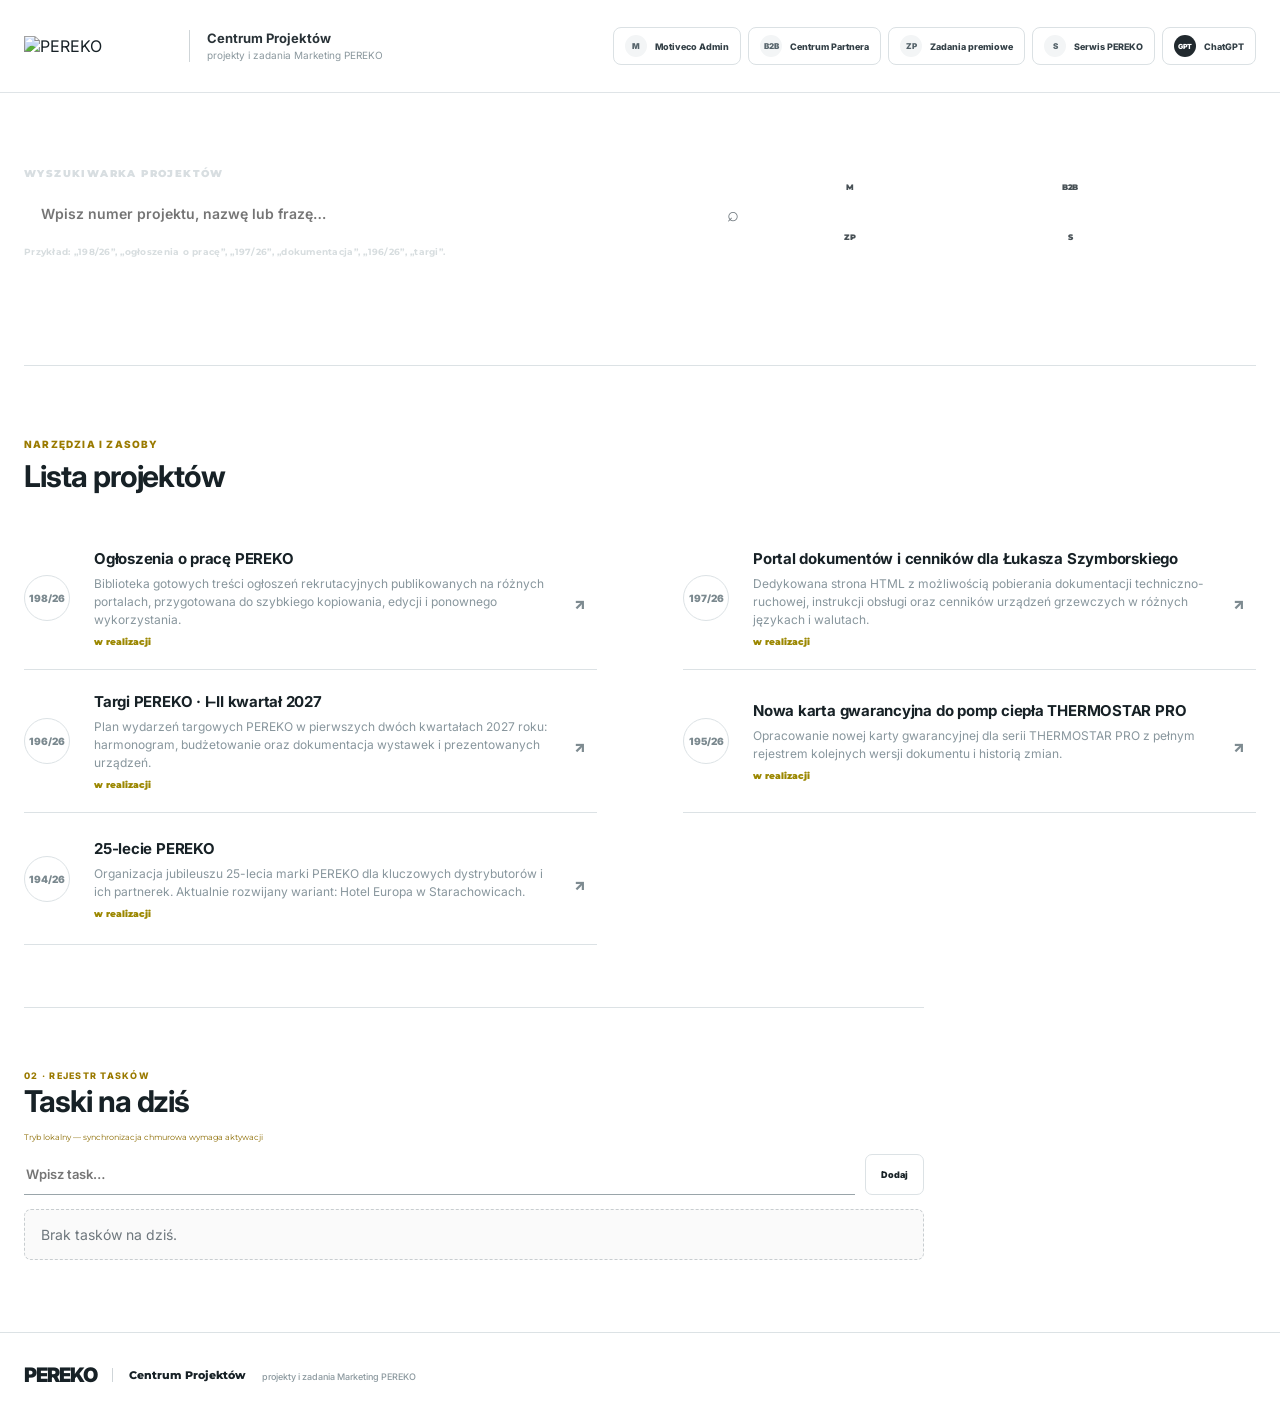
==== commit e41e0bbe: "Usuń artefakty i ujednolić stopkę panelu projektów" ====
--- a/index.html
+++ b/index.html
@@ -76,7 +76,8 @@
 @media(max-width:960px){main{padding-top:22px}.mobile-switch{display:flex;gap:8px;margin-bottom:18px}.dashboard-home{display:block}.projects-pane,.tasks-pane{display:none}.dashboard-home.show-projects .projects-pane{display:block}.dashboard-home.show-tasks .tasks-pane{display:block}.tasks-pane{border-left:0;border-top:0;padding-left:0;padding-top:0}.project-card{grid-template-columns:1fr}.open-btn{width:max-content}.hero-grid{grid-template-columns:1fr}.hero-actions{grid-template-columns:210px 210px;justify-content:end}.hero-actions .app-link{width:210px}.social-links{justify-content:flex-end}}
 @media(max-width:560px){.wrap{width:calc(100% - 28px)}.topbar .wrap{padding:12px 0;align-items:flex-start;flex-direction:column}.brand-group{gap:14px}.brand-word{font-size:27px}.brand-divider{height:28px}.panel-title .line1{font-size:10px}.panel-title .line2{font-size:12px}.chat-link,.app-link{font-size:11px;padding:7px 10px;width:210px}.chat-icon,.app-icon{width:22px;height:22px;flex-basis:22px;font-size:8px}.hero-actions{grid-template-columns:1fr;justify-content:start}.hero-actions .social-links{grid-column:1}.social-links{justify-content:flex-start}}
 </style>
-<link href="https://fonts.googleapis.com/css2?family=Inter:wght@400;500;600;700;800;900&display=swap" rel="stylesheet"><link rel="stylesheet" href="/projects-v2.css">\n</head>
+<link href="https://fonts.googleapis.com/css2?family=Inter:wght@400;500;600;700;800;900&display=swap" rel="stylesheet"><link rel="stylesheet" href="/projects-v2.css">
+</head>
 <body>
 <nav class="topbar"><div class="wrap"><div class="brand-group"><div class="brand-word">PEREKO</div><span class="brand-divider"></span><div class="panel-title"><span class="line1">Panel główny</span><span class="line2">Projekty PEREKO</span></div></div><div class="topbar-tools"><a class="chat-link" href="https://chatgpt.com/g/g-p-6ac4a386c1f481919dc5408ac4eaa089-projekty-marketing-pereko/c/6ac4a01e-f198-83ed-906a-264c6ddf46e8" target="_blank" rel="noopener noreferrer"><span class="chat-icon">GPT</span><span>ChatGPT · ten projekt</span></a></div></div></nav>
 <header class="hero"><div class="wrap"><div class="hero-grid"><div><div class="search-label">Wyszukiwarka projektów</div><div class="search-wrap"><input id="projectSearch" class="search-input" type="search" placeholder="Wpisz numer projektu, nazwę lub frazę…" oninput="filterProjects()"><span class="search-icon">⌕</span></div><div class="search-help">Przykład: „198/26”, „ogłoszenia o pracę”, „197/26”, „dokumentacja”, „196/26”, „targi”.</div></div><div class="hero-actions"><a class="app-link" href="https://admin.motiveko.pl/Home/Login" target="_blank" rel="noopener noreferrer"><span class="app-icon">M</span><span>Motiveco Admin</span></a><a class="app-link" href="https://cp-b2b.pages.dev/" target="_blank" rel="noopener noreferrer"><span class="app-icon">B2B</span><span>Centrum Partnera B2B</span></a><a class="app-link" href="https://zadania-mb.pages.dev/" target="_blank" rel="noopener noreferrer"><span class="app-icon">ZP</span><span>Zadania premiowe</span></a><a class="app-link" href="https://admin.pereko.pl/Home/Login" target="_blank" rel="noopener noreferrer"><span class="app-icon">S</span><span>Serwis PEREKO</span></a><div class="social-links" aria-label="Media społecznościowe PEREKO"><a class="social-link facebook" href="https://www.facebook.com/kotly.PEREKO" target="_blank" rel="noopener noreferrer" title="Facebook" aria-label="Facebook">f</a><a class="social-link linkedin" href="https://www.linkedin.com/company/pereko-starachowice/posts/?viewAsMember=true" target="_blank" rel="noopener noreferrer" title="LinkedIn" aria-label="LinkedIn">in</a><a class="social-link tiktok" href="https://www.tiktok.com/@pereko_pl" target="_blank" rel="noopener noreferrer" title="TikTok" aria-label="TikTok">♪</a><a class="social-link instagram" href="https://www.instagram.com/pereko_pl/" target="_blank" rel="noopener noreferrer" title="Instagram" aria-label="Instagram">◎</a><a class="social-link youtube" href="https://www.youtube.com/" target="_blank" rel="noopener noreferrer" title="YouTube" aria-label="YouTube">▶</a></div></div></div></div></header>
@@ -87,7 +88,7 @@
 <aside class="tasks-pane"><div class="tasks-head"><div class="section-no">02 · rejestr tasków</div><h2>Taski na dziś</h2></div><div id="taskSync" class="task-sync">Synchronizacja…</div><div class="task-entry"><input id="taskInput" class="task-input" type="text" placeholder="Wpisz task…" autocomplete="off"><button id="taskAdd" class="task-add">Dodaj</button></div><div id="taskList" class="task-list"></div></aside>
 </div>
 </main>
-<footer class="footer"><div class="wrap"><strong>PEREKO • Centrum projektów</strong><div>Rejestr projektów roboczych</div></div></footer>
+<footer class="footer"><div class="wrap"><strong>Centrum Projektów</strong><div>projekty i zadania Marketing PEREKO</div></div></footer>
 <script>
 function normalize(text){return (text||'').toLowerCase().normalize('NFD').replace(/[\u0300-\u036f]/g,'').replace(/[\\/\-_.,;:()\[\]{}]+/g,' ').replace(/\s+/g,' ').trim()}
 function filterProjects(){const input=document.getElementById('projectSearch'),terms=normalize(input.value.trim()).split(' ').filter(Boolean),cards=[...document.querySelectorAll('.project-card')];let visible=0;cards.forEach(card=>{const hay=normalize((card.dataset.search||'')+' '+card.innerText),match=!terms.length||terms.every(term=>hay.includes(term));card.style.display=match?'grid':'none';if(match)visible++});document.getElementById('emptyState').style.display=visible?'none':'block'}
@@ -110,5 +111,6 @@
 function refreshProjects(){const statuses=readObj(STATUS_KEY),alarms=readObj(ALARM_KEY),today=new Date().toISOString().slice(0,10);if(!statuses['198-2026'])statuses['198-2026']='w realizacji';if(!statuses['197-2026'])statuses['197-2026']='w realizacji';if(!statuses['196-2026'])statuses['196-2026']='w realizacji';if(!statuses['195-2026'])statuses['195-2026']='w realizacji';if(!statuses['194-2026'])statuses['194-2026']='w realizacji';writeObj(STATUS_KEY,statuses);document.querySelectorAll('.project-card').forEach(card=>{const id=card.dataset.projectId,status=statuses[id]||'zaplanowany',badge=card.querySelector('.status-badge'),deadline=card.querySelector('.deadline-badge');badge.textContent=status;badge.className='status-badge '+slugStatus(status);card.classList.remove('has-alarm','overdue');const date=alarms[id];if(date){card.classList.add('has-alarm');const over=today>=date;if(over)card.classList.add('overdue');deadline.textContent=(over?'ALARM — TERMIN OSIĄGNIĘTY: ':'Deadline: ')+date}else deadline.textContent=''})}
 document.getElementById('taskAdd').onclick=addTask;document.getElementById('taskInput').onkeydown=e=>{if(e.key==='Enter')addTask()};initMobileView();renderTasks();refreshProjects();syncTasksFromCloud();window.addEventListener('resize',initMobileView);window.addEventListener('focus',()=>{refreshProjects();syncTasksFromCloud()});document.addEventListener('visibilitychange',()=>{if(!document.hidden)syncTasksFromCloud(true)});window.addEventListener('online',()=>syncTasksFromCloud());setInterval(()=>{if(!document.hidden)syncTasksFromCloud(true)},5000);
 </script>
-<script src="/projects-v2.js"></script>\n</body>
+<script src="/projects-v2.js"></script>
+</body>
 </html>
--- a/projects-v2.css
+++ b/projects-v2.css
@@ -1,146 +1,302 @@
-/* PEREKO Projects UI v2 — visual system aligned with Centrum Partnera B2B 2.0 */
+/* PEREKO Projects UI v3 — distributor/installer B2B 2.0 visual language */
 :root{
-  --p2-bg:#f5f6f8;--p2-surface:#ffffff;--p2-ink:#172033;--p2-muted:#667085;
-  --p2-line:#e4e7ec;--p2-line2:#eef1f4;--p2-sidebar:#0e1627;--p2-sidebar2:#1b263a;
-  --p2-yellow:#ffdd00;--p2-yellow-soft:#fff7bf;--p2-green:#237a42;--p2-red:#b42318;
-}
-html{background:var(--p2-bg)}
+  --pv-yellow:#f2c900;--pv-gold:#9a7a00;--pv-ink:#172126;--pv-text:#435159;
+  --pv-muted:#84939b;--pv-line:#dce2e5;--pv-soft:#f7f8f8;--pv-white:#fff;
+}
+*{box-sizing:border-box}
+html,body{background:#fff!important}
 body{
-  background:var(--p2-bg)!important;color:var(--p2-ink)!important;
+  margin:0!important;padding:0!important;color:var(--pv-ink)!important;
   font-family:Inter,system-ui,-apple-system,BlinkMacSystemFont,"Segoe UI",sans-serif!important;
-  padding-left:260px;min-height:100vh;
 }
 body *{font-family:inherit}
-body h1,body h2,body h3,body h4,
-body .brand,body .brand-word,body .panel-title,body .section-no,body .project-no,
-body .project-type,body .status-badge,body .open-btn,body .btn,body button,body select{
-  font-family:Inter,system-ui,-apple-system,BlinkMacSystemFont,"Segoe UI",sans-serif!important;
-}
-.p2-sidebar{
-  position:fixed;left:0;top:0;bottom:0;width:260px;background:var(--p2-sidebar);color:#fff;
-  padding:22px 16px;display:flex;flex-direction:column;z-index:3000;overflow:auto;
-}
-.p2-brand{display:flex;align-items:center;gap:12px;padding:2px 4px 24px}
-.p2-mark{width:42px;height:42px;border-radius:12px;background:var(--p2-yellow);color:#172033;display:grid;place-items:center;font-weight:900;font-size:12px}
-.p2-brand strong{display:block;font-size:16px;letter-spacing:.02em}.p2-brand span{display:block;color:#8fa0b8;font-size:11px;margin-top:3px}
-.p2-nav{display:flex;flex-direction:column;gap:5px}.p2-nav a{
-  color:#c7d0dd;text-decoration:none;padding:10px 11px;border-radius:10px;font-size:13px;font-weight:650;
-  display:flex;align-items:center;gap:9px;border:1px solid transparent
-}
-.p2-nav a:hover{background:var(--p2-sidebar2);color:#fff}.p2-nav a.active{background:var(--p2-sidebar2);color:#fff;border-color:#2a3851}
-.p2-nav a.active:before{content:"";width:4px;height:20px;border-radius:5px;background:var(--p2-yellow);margin-left:-5px}
-.p2-nav-section{font-size:10px;text-transform:uppercase;letter-spacing:.12em;color:#697a92;margin:18px 10px 7px;font-weight:800}
-.p2-sidebar-foot{margin-top:auto;border-top:1px solid #243047;padding:16px 8px 0;color:#7f8da1;font-size:11px}
-.p2-sidebar-foot strong{display:block;color:#d7dee8;margin-top:4px;font-size:12px}
-.p2-mobile{display:none;position:fixed;left:12px;top:12px;z-index:3100;border:1px solid #d0d5dd;background:#fff;color:#344054;border-radius:10px;padding:9px 11px;font-weight:800;box-shadow:0 4px 12px rgba(16,24,40,.08)}
-.p2-backdrop{display:none;position:fixed;inset:0;background:rgba(15,23,42,.48);z-index:2990;border:0;width:100%;height:100%}
-
-/* global containers */
-body .wrap{width:min(1360px,calc(100% - 48px))!important}
-body main{max-width:1600px;margin:0 auto!important;padding-top:22px!important}
-body .topbar,body .top{
-  position:relative!important;top:auto!important;background:transparent!important;color:var(--p2-ink)!important;
-  border:0!important;box-shadow:none!important
-}
-body .topbar .wrap,body .top .wrap{min-height:72px!important;padding-top:18px!important;padding-bottom:6px!important}
-body .brand-word,body .brand{color:var(--p2-ink)!important;font-size:25px!important}
-body .brand-divider,body .divider{background:#d0d5dd!important;height:28px!important}
-body .panel-title,body .title{color:var(--p2-ink)!important}
-body .panel-title .line1{color:var(--p2-muted)!important}
-body .panel-title .line2{color:var(--p2-ink)!important}
-body .top .btn,body .topbar .chat-link{
-  background:#fff!important;color:#344054!important;border:1px solid #d0d5dd!important;
-  border-radius:10px!important;box-shadow:0 1px 2px rgba(16,24,40,.03)
-}
-body .top .btn:hover,body .topbar .chat-link:hover{background:#f9fafb!important}
-
-/* page headers */
-body .hero{background:transparent!important;color:var(--p2-ink)!important}
-body .hero .wrap{
-  padding:18px 0 26px!important;border-bottom:1px solid var(--p2-line)
-}
-body .hero h1{color:var(--p2-ink)!important;font-size:clamp(34px,4vw,52px)!important;letter-spacing:-.035em!important}
-body .hero p{color:var(--p2-muted)!important;font-size:16px!important;line-height:1.55!important}
-body .status{
-  background:#fff!important;color:var(--p2-ink)!important;border:1px solid var(--p2-line)!important;
-  border-left:4px solid var(--p2-yellow)!important;border-radius:14px!important;padding:13px 15px!important;
-  box-shadow:0 1px 2px rgba(16,24,40,.03)!important
-}
-body .status-select{border:1px solid #d0d5dd!important;border-radius:9px!important;background:#fff!important;color:#344054!important}
-
-/* dashboard */
-body .dashboard-home{gap:20px!important}
-body .registry-head h2,body .tasks-head h2{font-size:28px!important;color:var(--p2-ink)!important;letter-spacing:-.025em}
-body .section-no{color:#9aa4b2!important;font-size:10px!important}
-body .project-list{gap:12px!important}
-body .project-card{
-  border:1px solid var(--p2-line)!important;border-radius:16px!important;background:#fff!important;
-  box-shadow:0 1px 2px rgba(16,24,40,.035)!important;padding:17px!important
-}
-body .project-card:hover{transform:none!important;border-color:#cfd5dc!important;box-shadow:0 6px 18px rgba(16,24,40,.06)!important}
-body .project-no{background:var(--p2-yellow-soft)!important;color:var(--p2-ink)!important;border-radius:11px!important}
-body .project-type{background:#f2f4f7!important;color:#667085!important}
-body .project-card h3{color:var(--p2-ink)!important;font-size:18px!important}
-body .project-card p{color:var(--p2-muted)!important;font-size:14px!important;line-height:1.48!important}
-body .project-meta span{background:#f8fafc!important;border-color:#eaecf0!important;color:#667085!important;border-radius:7px!important}
-body .status-badge,body .deadline-badge{border-radius:999px!important;padding:5px 9px!important}
-body .status-w-realizacji{background:#fff7d6!important;color:#725d00!important}
-body .open-btn{
-  background:var(--p2-ink)!important;color:#fff!important;border-radius:10px!important;padding:10px 13px!important;
-  text-transform:none!important;letter-spacing:0!important;font-size:11px!important
-}
-body .open-btn:hover{background:#253149!important}
-body .tasks-pane{border-left:1px solid var(--p2-line)!important}
-body .task-input{border-color:#d0d5dd!important;border-radius:10px!important;background:#fff!important}
-body .task-add{background:var(--p2-yellow)!important;border-radius:10px!important;text-transform:none!important;letter-spacing:0!important}
-body .task-item{border-color:var(--p2-line)!important;border-radius:12px!important;box-shadow:0 1px 2px rgba(16,24,40,.025)}
-body .search-input{border:1px solid #d0d5dd!important;border-radius:12px!important;box-shadow:0 1px 2px rgba(16,24,40,.04)!important}
-body .search-label{color:#98a2b3!important}
-body .search-help{color:#98a2b3!important}
-body header.hero .hero-actions .app-link{
-  background:#fff!important;color:#344054!important;border:1px solid #d0d5dd!important;border-radius:10px!important
-}
-body header.hero .social-link{background:#fff!important;color:#475467!important;border-color:#d0d5dd!important}
-
-/* project sections/cards/tables */
-body .section{padding:32px 0!important;border-bottom:1px solid var(--p2-line)!important}
-body .section-head{margin-bottom:18px!important}
-body .section-head h2,body .section h2{color:var(--p2-ink)!important;letter-spacing:-.025em!important}
-body .lead{color:var(--p2-muted)!important;font-size:15px!important;line-height:1.55!important}
-body .card,body .template-card,body .job-card,body .budget-card,body .gantt-card,
-body .panel,body .box,body .info-card,body .agenda-card{
-  background:#fff!important;border:1px solid var(--p2-line)!important;border-radius:16px!important;
-  box-shadow:0 1px 2px rgba(16,24,40,.035)!important
-}
-body .note{background:#fff!important;border:1px solid var(--p2-line)!important;border-left:4px solid var(--p2-yellow)!important;border-radius:12px!important;color:#475467!important}
+body h1,body h2,body h3,body h4,body button,body select,body input,
+body .project-no,body .project-type,body .open-btn,body .section-no{font-family:inherit!important}
+body>.p2-sidebar,body>.p2-mobile,body>.p2-backdrop{display:none!important}
+body>.topbar,body>.top{display:none!important}
+
+/* B2B-like global header */
+.pv-header{position:sticky;top:0;z-index:4000;background:rgba(255,255,255,.97);backdrop-filter:blur(14px);border-bottom:1px solid var(--pv-line)}
+.pv-head{width:min(1480px,calc(100% - 48px));min-height:90px;margin:0 auto;display:grid;grid-template-columns:minmax(330px,1fr) auto minmax(260px,1fr);align-items:center;gap:28px}
+.pv-brand{display:flex;align-items:center;gap:18px;text-decoration:none;color:var(--pv-ink);min-width:0}
+.pv-logo{font-size:28px;font-weight:900;letter-spacing:-.06em;white-space:nowrap}
+.pv-brand-copy{padding-left:18px;border-left:1px solid #cfd5d8;line-height:1.25}
+.pv-brand-copy strong{display:block;font-size:13px}.pv-brand-copy span{display:block;margin-top:3px;color:#87949b;font-size:10px}
+.pv-nav{display:flex;align-items:stretch;gap:4px;height:90px}
+.pv-nav a{position:relative;display:flex;align-items:center;padding:0 13px;color:#748188;text-decoration:none;font-size:11px;font-weight:700;white-space:nowrap}
+.pv-nav a:hover,.pv-nav a.active{color:#182126}
+.pv-nav a.active:after{content:"";position:absolute;left:13px;right:13px;bottom:20px;height:2px;background:var(--pv-yellow)}
+.pv-user{justify-self:end;display:flex;align-items:center;gap:10px}
+.pv-avatar{width:38px;height:38px;border-radius:50%;background:#22292d;color:#fff;display:grid;place-items:center;font-weight:800;font-size:11px}
+.pv-user-copy strong,.pv-user-copy span{display:block}.pv-user-copy strong{font-size:11px}.pv-user-copy span{margin-top:2px;color:#89969d;font-size:9px}
+.pv-menu-btn{display:none;border:1px solid var(--pv-line);background:#fff;border-radius:8px;padding:8px 10px;color:var(--pv-ink);font-weight:800}
+
+/* shared layout */
+body .wrap{width:min(1280px,calc(100% - 48px))!important;margin-left:auto!important;margin-right:auto!important}
+body main{padding:0 0 72px!important;margin:0!important;max-width:none!important}
+body .hero{background:#fff!important;color:var(--pv-ink)!important;border:0!important}
+body .hero .wrap{padding:74px 0 66px!important;border-bottom:1px solid var(--pv-line)}
+body .hero-grid{align-items:start!important;gap:70px!important}
+body .hero h1{margin:0!important;color:var(--pv-ink)!important;font-size:clamp(44px,5vw,68px)!important;line-height:1.02!important;letter-spacing:-.055em!important;font-weight:800!important}
+body .hero p{max-width:760px!important;margin:24px 0 0!important;color:#687980!important;font-size:16px!important;line-height:1.7!important}
+body .status{background:#fff!important;color:var(--pv-ink)!important;border:0!important;border-left:1px solid var(--pv-line)!important;border-radius:0!important;padding:5px 0 5px 30px!important;box-shadow:none!important}
+body .status .ui{color:#8d9aa0!important;letter-spacing:.12em!important;font-size:10px!important}
+body .status-select{margin-top:14px!important;border:0!important;border-bottom:1px solid var(--pv-line)!important;border-radius:0!important;padding:11px 0!important;background:#fff!important;color:var(--pv-ink)!important;font-size:11px!important}
+
+/* dashboard hero copied from partner start page language */
+.pv-home-hero{display:grid;grid-template-columns:minmax(0,1.45fr) minmax(300px,.55fr);gap:86px;align-items:center;min-height:650px}
+.pv-home-kicker,.pv-eyebrow{display:block;color:var(--pv-gold);font-size:10px;font-weight:850;letter-spacing:.12em;text-transform:uppercase}
+.pv-home-hero h1{max-width:760px;margin:28px 0 26px;font-size:clamp(50px,5.7vw,78px);line-height:.98;letter-spacing:-.06em;font-weight:800}
+.pv-home-hero p{max-width:720px;margin:0;color:#65767e;font-size:16px;line-height:1.75}
+.pv-search{position:relative;max-width:760px;margin-top:44px}
+.pv-search input{width:100%;height:58px;border:0;border-bottom:1px solid #7f8b91;background:transparent;padding:0 52px 0 34px;color:var(--pv-ink);font-size:15px;outline:none}
+.pv-search:before{content:"⌕";position:absolute;left:2px;top:16px;font-size:24px;color:#263238}
+.pv-search small{display:block;margin-top:10px;color:#9aa5aa;font-size:10px}
+.pv-quick{padding-left:32px;border-left:1px solid var(--pv-line)}
+.pv-quick>span{display:block;margin-bottom:18px;color:#8d9aa0;font-size:10px;font-weight:850;letter-spacing:.12em}
+.pv-quick a{display:grid;grid-template-columns:22px 1fr auto;gap:12px;align-items:center;min-height:62px;border-bottom:1px solid var(--pv-line);color:var(--pv-ink);text-decoration:none;font-size:13px;font-weight:700}
+.pv-quick a i{font-style:normal;color:#93a0a6;font-size:16px}.pv-quick a b{font-size:12px;font-weight:500;color:#7b898f}
+.pv-quick a:hover{color:#8a7100}
+
+/* dashboard registry becomes airy two-column shortcut list */
+body .dashboard-home{display:block!important;width:min(1280px,calc(100% - 48px))!important}
+body .projects-pane{padding:72px 0 62px!important}
+body .registry-head{margin:0 0 34px!important}
+body .registry-head:before{content:"NARZĘDZIA I ZASOBY";display:block;color:var(--pv-gold);font-size:10px;font-weight:850;letter-spacing:.12em;margin-bottom:10px}
+body .registry-head .section-no{display:none!important}
+body .registry-head h2{margin:0!important;font-size:30px!important;letter-spacing:-.035em!important;color:var(--pv-ink)!important}
+body .project-list{display:grid!important;grid-template-columns:1fr 1fr;gap:0 86px!important}
+body .project-card{display:grid!important;grid-template-columns:56px 1fr auto!important;gap:14px!important;align-items:center!important;min-height:132px!important;padding:22px 0!important;border:0!important;border-bottom:1px solid var(--pv-line)!important;border-radius:0!important;background:#fff!important;box-shadow:none!important;transform:none!important}
+body .project-card:hover{border-color:#c5ced2!important;box-shadow:none!important}
+body .project-no{width:46px;height:46px;display:grid!important;place-items:center;padding:0!important;background:#fff!important;border:1px solid var(--pv-line)!important;border-radius:50%!important;font-size:10px!important;color:#7b898f!important}
+body .project-type{display:none!important}
+body .project-card h3{margin:0!important;font-size:15px!important;letter-spacing:-.015em!important;color:var(--pv-ink)!important}
+body .project-card p{margin:7px 0 0!important;max-width:580px!important;color:#88969d!important;font-size:12px!important;line-height:1.5!important}
+body .project-meta{display:none!important}
+body .status-row{margin-top:7px!important}.status-label{display:none!important}
+body .status-badge{background:transparent!important;color:#9b8700!important;padding:0!important;font-size:9px!important;text-transform:none!important;letter-spacing:0!important}
+body .deadline-badge{font-size:8px!important;border-radius:999px!important}
+body .open-btn{width:34px!important;height:34px!important;padding:0!important;display:grid!important;place-items:center!important;overflow:hidden;color:#7e8b91!important;background:transparent!important;border:0!important;border-radius:0!important;font-size:0!important}
+body .open-btn:after{content:"↗";font-size:15px}.open-btn:hover{color:var(--pv-ink)!important}
+
+/* tasks below projects, same light language */
+body .tasks-pane{border:0!important;border-top:1px solid var(--pv-line)!important;padding:62px 0 0!important;max-width:900px!important}
+body .tasks-head{margin-bottom:22px!important}
+body .tasks-head .section-no{color:var(--pv-gold)!important}
+body .tasks-head h2{font-size:30px!important;letter-spacing:-.035em!important;color:var(--pv-ink)!important}
+body .task-entry{gap:10px!important}.task-input{border:0!important;border-bottom:1px solid #9aa5aa!important;border-radius:0!important;padding:12px 2px!important;background:#fff!important}
+body .task-add{background:transparent!important;color:var(--pv-ink)!important;border:1px solid var(--pv-line)!important;border-radius:7px!important;padding:10px 15px!important;text-transform:none!important;letter-spacing:0!important}
+body .task-list{gap:0!important}.task-item{border:0!important;border-bottom:1px solid var(--pv-line)!important;border-radius:0!important;padding:14px 2px!important;background:#fff!important;box-shadow:none!important}
+
+/* project page sections */
+body .section{padding:54px 0!important;border-bottom:1px solid var(--pv-line)!important;background:#fff!important}
+body .section-head{grid-template-columns:280px 1fr!important;gap:56px!important;margin-bottom:28px!important}
+body .section-no{color:var(--pv-gold)!important;font-size:9px!important;letter-spacing:.14em!important}
+body .section h2,body .section-head h2{margin-top:8px!important;font-size:30px!important;line-height:1.15!important;letter-spacing:-.035em!important;color:var(--pv-ink)!important}
+body .lead{color:#7d8a90!important;font-size:14px!important;line-height:1.65!important}
+body .cards,body .template-grid{gap:0!important;border-top:1px solid var(--pv-line)!important}
+body .card,body .template-card{border:0!important;border-bottom:1px solid var(--pv-line)!important;border-radius:0!important;box-shadow:none!important;padding:20px 4px!important;background:#fff!important}
+body .card h3,body .template-card h3{font-size:14px!important}
+body .card p,body .template-card p{color:#87959b!important;font-size:12px!important;line-height:1.55!important}
+body .note{margin-top:24px!important;border:0!important;border-left:2px solid var(--pv-yellow)!important;border-radius:0!important;background:#fffdf2!important;color:#606f76!important;padding:15px 18px!important}
+
+/* tables, gantt, budgets — retain functionality, reduce visual weight */
 body table{background:#fff!important;border-collapse:collapse!important}
-body th{color:#667085!important;background:#f9fafb!important;font-size:11px!important}
-body td{color:#344054!important}
-body th,body td{border-color:#eaecf0!important}
-body .copy-btn,body .primary-btn,body .action-btn{
-  border-radius:9px!important;text-transform:none!important;letter-spacing:0!important
-}
-body .toggle-job,body .edit-job,body .cancel-job{border-radius:9px!important}
-body .save-job{border-radius:9px!important;background:var(--p2-yellow)!important;color:#172033!important}
-body footer.footer,body .footer{background:transparent!important;color:#98a2b3!important;border-top:1px solid var(--p2-line)!important}
-body footer.footer strong,body .footer strong{color:#667085!important}
-
-/* preserve alarm overlays but modernize dialog */
-body .alarm-dialog{border-radius:16px!important;border:1px solid var(--p2-line)!important;box-shadow:0 24px 70px rgba(16,24,40,.2)!important}
-
-/* Gantt / status accents */
-body .source-badge{box-shadow:none!important}
-body .legend,body .gantt-legend{color:#667085!important}
-body .gantt-row,body .gantt-head{border-color:#eaecf0!important}
-
-/* mobile */
-@media(max-width:900px){
-  body{padding-left:0!important;padding-top:56px!important}
-  .p2-mobile{display:inline-flex}
-  .p2-sidebar{transform:translateX(-105%);transition:transform .2s ease;width:min(86vw,320px);box-shadow:0 18px 50px rgba(15,23,42,.28)}
-  body.p2-nav-open .p2-sidebar{transform:translateX(0)}
-  body.p2-nav-open .p2-backdrop{display:block}
-  body .wrap{width:calc(100% - 28px)!important}
-  body main{padding-top:10px!important}
-  body .topbar .wrap,body .top .wrap{padding-top:8px!important}
-}
+body th{background:#fff!important;color:#86949b!important;font-size:10px!important;font-weight:750!important}
+body td{color:#435159!important;font-size:12px!important}
+body th,body td{border-color:#e3e7e9!important}
+body .gantt-card,body .budget-card,body .panel,body .box,body .agenda-card,body .info-card{
+  border:1px solid var(--pv-line)!important;border-radius:0!important;background:#fff!important;box-shadow:none!important
+}
+
+/* job library */
+body .job-card{border:0!important;border-bottom:1px solid var(--pv-line)!important;border-radius:0!important;background:#fff!important;box-shadow:none!important}
+body .job-head{background:#fff!important;border-bottom:0!important;padding:18px 0!important}
+body .job-no{background:#fff!important;border:1px solid var(--pv-line)!important;color:#809097!important;border-radius:50%!important}
+body .job-head h3{font-size:15px!important}.job-meta{color:#8b989e!important;font-size:11px!important}
+body .toggle-job,body .edit-job,body .save-job,body .cancel-job,body .copy-btn{
+  border:1px solid var(--pv-line)!important;background:#fff!important;color:#536168!important;border-radius:7px!important;padding:8px 11px!important;font-size:9px!important
+}
+body .save-job{background:var(--pv-yellow)!important;color:#171c1f!important;border-color:var(--pv-yellow)!important}
+body .job-body{padding:6px 62px 28px!important;color:#4d5c63!important;font-size:13px!important;line-height:1.65!important}
+body .job-card.editing .job-body{background:#fffdf2!important;outline:1px solid #eadc92!important}
+
+/* footer */
+body .footer{background:#fff!important;color:#97a1a6!important;border-top:1px solid var(--pv-line)!important;padding:30px 0!important}
+body .footer strong{color:#69777d!important}
+
+/* alarm/modal */
+body .alarm-dialog{border-radius:8px!important;border:1px solid var(--pv-line)!important;box-shadow:0 18px 50px rgba(20,30,35,.16)!important}
+
+/* old dashboard hero actions are not used after JS replacement */
+body .mobile-switch{display:none!important}
+
+@media(max-width:980px){
+  .pv-head{grid-template-columns:1fr auto;min-height:76px}.pv-nav{display:none}.pv-user-copy{display:none}.pv-menu-btn{display:inline-flex}
+  .pv-brand-copy span{display:none}
+  .pv-header.open .pv-nav{display:flex;position:absolute;top:76px;left:0;right:0;height:auto;padding:10px 18px;background:#fff;border-bottom:1px solid var(--pv-line);overflow:auto}
+  .pv-header.open .pv-nav a{min-height:42px}.pv-header.open .pv-nav a.active:after{bottom:2px}
+  .pv-home-hero{grid-template-columns:1fr;min-height:auto;padding:56px 0}.pv-quick{padding-left:0;border-left:0;border-top:1px solid var(--pv-line);padding-top:26px}
+  body .project-list{grid-template-columns:1fr!important}
+  body .section-head{grid-template-columns:1fr!important;gap:14px!important}
+}
+@media(max-width:640px){
+  .pv-head,body .wrap,body .dashboard-home{width:calc(100% - 28px)!important}.pv-head{gap:10px}.pv-brand-copy{display:none}.pv-logo{font-size:24px}.pv-user{display:none}
+  body .hero .wrap{padding:42px 0!important}.pv-home-hero h1{font-size:48px}.pv-home-hero{gap:42px}
+  body .project-card{grid-template-columns:46px 1fr auto!important;min-height:112px!important}
+  body .project-card p{display:none}.job-body{padding-left:0!important;padding-right:0!important}
+}
+
+
+/* v3.1 — main projects dashboard aligned to current Partner B2B header */
+.pv-header{background:#fff!important;border-bottom:1px solid #dfe4e7!important;box-shadow:none!important}
+.pv-head{width:min(1280px,calc(100% - 48px))!important;min-height:92px!important;grid-template-columns:minmax(310px,1fr) auto!important;gap:24px!important}
+.pv-brand{gap:17px!important}
+.pv-logo-img{display:block;width:142px;height:auto;object-fit:contain}
+.pv-brand-copy{padding-left:17px!important}
+.pv-brand-copy strong{font-size:13px!important;color:#2a3338!important}
+.pv-brand-copy span{font-size:10px!important;color:#8b989e!important}
+.pv-tools{display:flex;align-items:center;justify-content:flex-end;gap:7px;flex-wrap:wrap}
+.pv-tool{
+  display:inline-flex;align-items:center;gap:8px;min-height:38px;padding:0 11px;
+  border:1px solid #dbe1e4;border-radius:8px;background:#fff;color:#344047;text-decoration:none;
+  font-size:9px;font-weight:800;white-space:nowrap;transition:.15s ease
+}
+.pv-tool:hover{border-color:#bfc8cc;background:#fafbfb}
+.pv-tool-icon{
+  width:22px;height:22px;border-radius:50%;display:grid;place-items:center;background:#f3f5f6;color:#56646b;
+  font-size:8px;font-weight:900;flex:0 0 22px
+}
+.pv-tool.chat{background:#fff}
+.pv-tool.chat .pv-tool-icon{background:#21292e;color:#fff;font-size:7px;letter-spacing:-.03em}
+
+/* home: remove the large introductory hero entirely */
+body.home-dashboard .hero{display:none!important}
+body.home-dashboard main{padding-top:48px!important}
+body.home-dashboard .dashboard-home{
+  display:grid!important;grid-template-columns:minmax(0,2fr) minmax(310px,1fr)!important;
+  gap:52px!important;align-items:start!important;width:min(1280px,calc(100% - 48px))!important
+}
+body.home-dashboard .projects-pane{padding:0!important}
+body.home-dashboard .registry-head{margin:0 0 26px!important}
+body.home-dashboard .registry-head:before{content:"PROJEKTY PEREKO"!important}
+body.home-dashboard .registry-head h2{font-size:28px!important}
+body.home-dashboard .project-list{
+  display:grid!important;grid-template-columns:repeat(2,minmax(0,1fr))!important;gap:0 48px!important
+}
+body.home-dashboard .project-card{
+  grid-template-columns:48px minmax(0,1fr) 30px!important;min-height:122px!important;padding:18px 0!important
+}
+body.home-dashboard .project-no{width:40px;height:40px!important;font-size:9px!important}
+body.home-dashboard .project-card h3{font-size:14px!important}
+body.home-dashboard .project-card p{font-size:11px!important;line-height:1.45!important}
+body.home-dashboard .tasks-pane{
+  position:sticky;top:118px;border-left:1px solid #dfe4e7!important;border-top:0!important;padding:0 0 0 30px!important;max-width:none!important
+}
+body.home-dashboard .tasks-head{margin-bottom:19px!important}
+body.home-dashboard .tasks-head .section-no{color:#9a7a00!important}
+body.home-dashboard .tasks-head h2{font-size:27px!important}
+body.home-dashboard .task-sync{margin:-6px 0 12px!important}
+body.home-dashboard .task-entry{margin-bottom:8px!important}
+body.home-dashboard .task-input{font-size:12px!important}
+body.home-dashboard .task-add{font-size:9px!important}
+body.home-dashboard .task-item{padding:12px 0!important}
+body.home-dashboard .task-empty{border:0!important;border-top:1px solid #e2e7e9!important;border-radius:0!important;background:#fff!important;padding:16px 0!important}
+body.home-dashboard .mobile-switch{display:none!important}
+
+@media(max-width:1150px){
+  .pv-head{grid-template-columns:1fr!important;padding:14px 0!important}
+  .pv-tools{justify-content:flex-start!important}
+}
+@media(max-width:980px){
+  body.home-dashboard .dashboard-home{grid-template-columns:1fr!important;gap:36px!important}
+  body.home-dashboard .tasks-pane{position:static!important;border-left:0!important;border-top:1px solid #dfe4e7!important;padding:34px 0 0!important}
+  body.home-dashboard .project-list{grid-template-columns:1fr!important}
+}
+@media(max-width:700px){
+  .pv-head{width:calc(100% - 28px)!important}
+  .pv-logo-img{width:126px}
+  .pv-brand-copy strong{font-size:12px!important}
+  .pv-brand-copy span{font-size:9px!important}
+  .pv-tools{gap:6px!important}
+  .pv-tool{padding:0 9px!important;font-size:0!important}
+  .pv-tool .pv-tool-icon{margin:0!important}
+  body.home-dashboard main{padding-top:28px!important}
+  body.home-dashboard .dashboard-home{width:calc(100% - 28px)!important}
+}
+
+
+/* v3.2 — logo, task typography and footer cleanup */
+.pv-logo-img{
+  display:block!important;
+  width:148px!important;
+  height:auto!important;
+  max-height:42px!important;
+  object-fit:contain!important;
+  object-position:left center!important;
+}
+body.home-dashboard .task-text{
+  font-size:14px!important;
+  line-height:1.35!important;
+  font-weight:700!important;
+  color:var(--pv-ink)!important;
+  letter-spacing:-.01em!important;
+}
+body.home-dashboard .task-meta{
+  margin-top:5px!important;
+  font-size:9px!important;
+  line-height:1.3!important;
+  font-weight:500!important;
+  color:#909da3!important;
+}
+body.home-dashboard .task-input{
+  font-size:12px!important;
+  font-weight:500!important;
+  color:var(--pv-ink)!important;
+}
+body.home-dashboard .task-add{
+  font-size:9px!important;
+  font-weight:800!important;
+}
+body.home-dashboard .task-edit,
+body.home-dashboard .task-delete{
+  font-size:12px!important;
+  color:#8e9aa0!important;
+}
+body .footer{
+  background:#fff!important;
+  border-top:1px solid var(--pv-line)!important;
+  padding:28px 0!important;
+  color:var(--pv-ink)!important;
+}
+body .footer .wrap{
+  display:flex!important;
+  align-items:center!important;
+  gap:16px!important;
+}
+body .footer .wrap:before{
+  content:"PEREKO";
+  font-size:20px;
+  font-weight:900;
+  letter-spacing:-.055em;
+  color:var(--pv-ink);
+}
+body .footer strong{
+  display:block!important;
+  color:var(--pv-ink)!important;
+  font-size:11px!important;
+  font-weight:800!important;
+  padding-left:16px!important;
+  border-left:1px solid #cfd5d8!important;
+}
+body .footer div:last-child{
+  margin-top:2px!important;
+  color:#8b989e!important;
+  font-size:9px!important;
+  font-weight:500!important;
+}
+@media(max-width:700px){
+  .pv-logo-img{width:132px!important}
+  body .footer .wrap{align-items:flex-start!important}
+  body .footer .wrap:before{font-size:18px}
+}
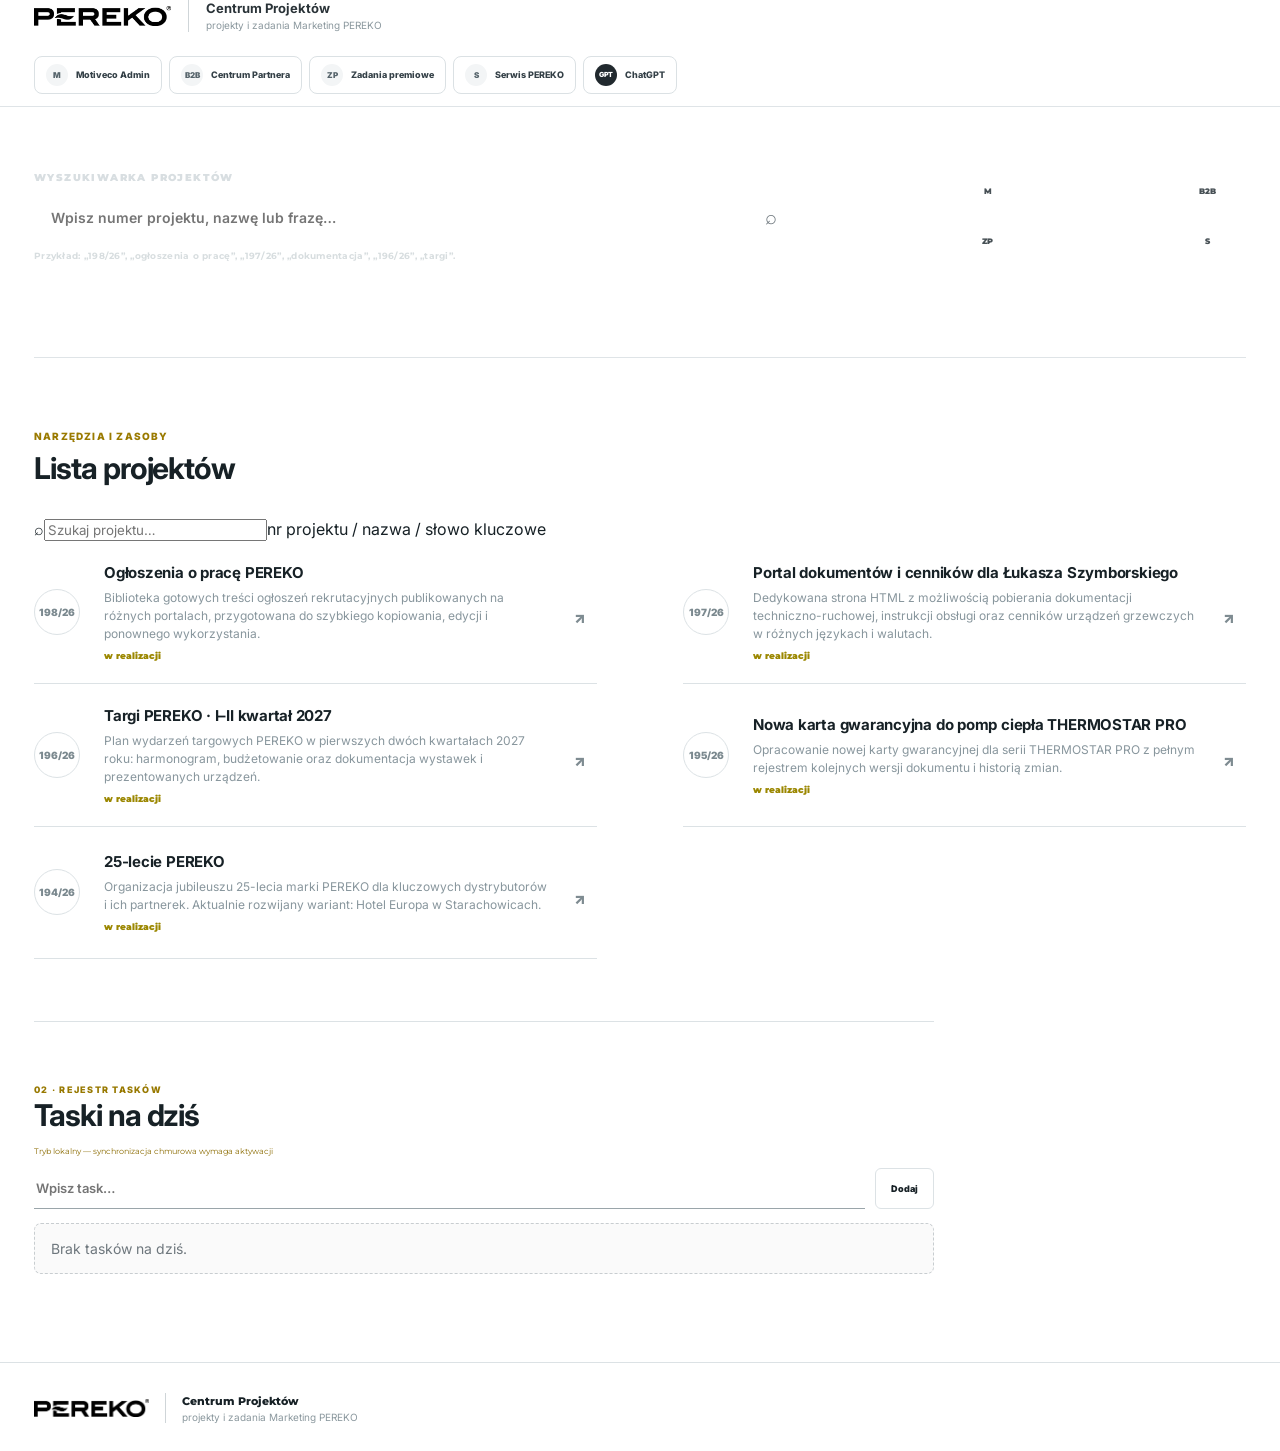
==== commit f61e4180: "Dodaj wyszukiwarkę projektów na stronie głównej" ====
--- a/index.html
+++ b/index.html
@@ -84,7 +84,7 @@
 <main>
 <div class="wrap mobile-switch" id="mobileSwitch"><button id="tabTasks" class="active" type="button" onclick="setMobileView('tasks')">Taski</button><button id="tabProjects" type="button" onclick="setMobileView('projects')">Projekty</button></div>
 <div class="wrap dashboard-home" id="dashboardHome">
-<section class="projects-pane"><div class="registry-head"><div class="section-no">01 · rejestr projektów</div><h2>Lista projektów</h2></div><div id="projectList" class="project-list"><article class="project-card" data-project-id="198-2026" data-search="198/26 198/2026 198 26 2026 ogłoszenia praca rekrutacja rekrutacyjne oferty pracy teksty ogłoszeń kopiowanie portale zatrudnienie"><div class="project-no">198/26</div><div><span class="project-type">Rekrutacja / ogłoszenia</span><h3>Ogłoszenia o pracę PEREKO</h3><p>Biblioteka gotowych treści ogłoszeń rekrutacyjnych publikowanych na różnych portalach, przygotowana do szybkiego kopiowania, edycji i ponownego wykorzystania.</p><div class="project-meta"><span>teksty ogłoszeń</span><span>szybkie kopiowanie</span><span>szablony rekrutacyjne</span></div><div class="status-row"><span class="status-label">Status</span><span class="status-badge"></span><span class="deadline-badge"></span></div></div><a class="open-btn" href="projekty/198-2026/">Otwórz projekt →</a></article><article class="project-card" data-project-id="197-2026" data-search="197/26 197/2026 197 26 2026 łukasz szymborski lukasz szymborski portal plików dokumentacja techniczno-ruchowa dtr instrukcje obsługi instrukcja cennik cenniki języki waluty html urządzenia grzewcze"><div class="project-no">197/26</div><div><span class="project-type">Dokumentacja / portal plików</span><h3>Portal dokumentów i cenników dla Łukasza Szymborskiego</h3><p>Dedykowana strona HTML z możliwością pobierania dokumentacji techniczno-ruchowej, instrukcji obsługi oraz cenników urządzeń grzewczych w różnych językach i walutach.</p><div class="project-meta"><span>DTR / instrukcje</span><span>cenniki</span><span>różne języki i waluty</span></div><div class="status-row"><span class="status-label">Status</span><span class="status-badge"></span><span class="deadline-badge"></span></div></div><a class="open-btn" href="projekty/197-2026/">Otwórz projekt →</a></article><article class="project-card" data-project-id="196-2026" data-search="196/26 196/2026 196 26 2026 targi wydarzenia targowe h1 2027 pierwszy drugi kwartal kwartał wykres gantta budzet budżet wystawki urządzenia stoiska"><div class="project-no">196/26</div><div><span class="project-type">Targi / wydarzenia</span><h3>Targi PEREKO · I–II kwartał 2027</h3><p>Plan wydarzeń targowych PEREKO w pierwszych dwóch kwartałach 2027 roku: harmonogram, budżetowanie oraz dokumentacja wystawek i prezentowanych urządzeń.</p><div class="project-meta"><span>Gantt H1 2027</span><span>budżet targów</span><span>wystawki / urządzenia</span></div><div class="status-row"><span class="status-label">Status</span><span class="status-badge"></span><span class="deadline-badge"></span></div></div><a class="open-btn" href="projekty/196-2026/">Otwórz projekt →</a></article><article class="project-card" data-project-id="195-2026" data-search="195/26 195/2026 195 26 2026 nowa karta gwarancyjna pompy ciepła thermosar pro termosar pro dokument dokumentacja gwarancja wersjonowanie lukasz Łukasz pdf v0.1 v0.2 v0.3"><div class="project-no">195/26</div><div><span class="project-type">Dokumentacja / pompy ciepła</span><h3>Nowa karta gwarancyjna do pomp ciepła THERMOSTAR PRO</h3><p>Opracowanie nowej karty gwarancyjnej dla serii THERMOSTAR PRO z pełnym rejestrem kolejnych wersji dokumentu i historią zmian.</p><div class="project-meta"><span>THERMOSTAR PRO</span><span>wersja v0.3</span><span>wewnętrzna weryfikacja</span></div><div class="status-row"><span class="status-label">Status</span><span class="status-badge"></span><span class="deadline-badge"></span></div></div><a class="open-btn" href="projekty/195-2026/">Otwórz projekt →</a></article><article class="project-card" data-project-id="194-2026" data-search="194/26 194/2026 194 26 2026 25-lecie 25 lecie pereko event jubileusz hotel europa starachowice dystrybutorzy gala star stary muzeum fabryka projekt eventowy"><div class="project-no">194/26</div><div><span class="project-type">Event / jubileusz</span><h3>25-lecie PEREKO</h3><p>Organizacja jubileuszu 25-lecia marki PEREKO dla kluczowych dystrybutorów i ich partnerek. Aktualnie rozwijany wariant: Hotel Europa w Starachowicach.</p><div class="project-meta"><span>Hotel Europa</span><span>Gala jubileuszowa</span><span>STAR-y / muzeum / fabryka</span></div><div class="status-row"><span class="status-label">Status</span><span class="status-badge"></span><span class="deadline-badge"></span></div></div><a class="open-btn" href="projekty/194-2026/">Otwórz projekt →</a></article></div><div id="emptyState" class="empty">Brak projektów pasujących do wpisanej frazy.</div></section>
+<section class="projects-pane"><div class="registry-head"><div class="section-no">01 · rejestr projektów</div><h2>Lista projektów</h2></div><div class="home-project-search"><span class="home-project-search-icon">⌕</span><input id="projectSearch" type="search" placeholder="Szukaj projektu…" oninput="filterProjects()"><span class="home-project-search-hint">nr projektu / nazwa / słowo kluczowe</span></div><div id="projectList" class="project-list"><article class="project-card" data-project-id="198-2026" data-search="198/26 198/2026 198 26 2026 ogłoszenia praca rekrutacja rekrutacyjne oferty pracy teksty ogłoszeń kopiowanie portale zatrudnienie"><div class="project-no">198/26</div><div><span class="project-type">Rekrutacja / ogłoszenia</span><h3>Ogłoszenia o pracę PEREKO</h3><p>Biblioteka gotowych treści ogłoszeń rekrutacyjnych publikowanych na różnych portalach, przygotowana do szybkiego kopiowania, edycji i ponownego wykorzystania.</p><div class="project-meta"><span>teksty ogłoszeń</span><span>szybkie kopiowanie</span><span>szablony rekrutacyjne</span></div><div class="status-row"><span class="status-label">Status</span><span class="status-badge"></span><span class="deadline-badge"></span></div></div><a class="open-btn" href="projekty/198-2026/">Otwórz projekt →</a></article><article class="project-card" data-project-id="197-2026" data-search="197/26 197/2026 197 26 2026 łukasz szymborski lukasz szymborski portal plików dokumentacja techniczno-ruchowa dtr instrukcje obsługi instrukcja cennik cenniki języki waluty html urządzenia grzewcze"><div class="project-no">197/26</div><div><span class="project-type">Dokumentacja / portal plików</span><h3>Portal dokumentów i cenników dla Łukasza Szymborskiego</h3><p>Dedykowana strona HTML z możliwością pobierania dokumentacji techniczno-ruchowej, instrukcji obsługi oraz cenników urządzeń grzewczych w różnych językach i walutach.</p><div class="project-meta"><span>DTR / instrukcje</span><span>cenniki</span><span>różne języki i waluty</span></div><div class="status-row"><span class="status-label">Status</span><span class="status-badge"></span><span class="deadline-badge"></span></div></div><a class="open-btn" href="projekty/197-2026/">Otwórz projekt →</a></article><article class="project-card" data-project-id="196-2026" data-search="196/26 196/2026 196 26 2026 targi wydarzenia targowe h1 2027 pierwszy drugi kwartal kwartał wykres gantta budzet budżet wystawki urządzenia stoiska"><div class="project-no">196/26</div><div><span class="project-type">Targi / wydarzenia</span><h3>Targi PEREKO · I–II kwartał 2027</h3><p>Plan wydarzeń targowych PEREKO w pierwszych dwóch kwartałach 2027 roku: harmonogram, budżetowanie oraz dokumentacja wystawek i prezentowanych urządzeń.</p><div class="project-meta"><span>Gantt H1 2027</span><span>budżet targów</span><span>wystawki / urządzenia</span></div><div class="status-row"><span class="status-label">Status</span><span class="status-badge"></span><span class="deadline-badge"></span></div></div><a class="open-btn" href="projekty/196-2026/">Otwórz projekt →</a></article><article class="project-card" data-project-id="195-2026" data-search="195/26 195/2026 195 26 2026 nowa karta gwarancyjna pompy ciepła thermosar pro termosar pro dokument dokumentacja gwarancja wersjonowanie lukasz Łukasz pdf v0.1 v0.2 v0.3"><div class="project-no">195/26</div><div><span class="project-type">Dokumentacja / pompy ciepła</span><h3>Nowa karta gwarancyjna do pomp ciepła THERMOSTAR PRO</h3><p>Opracowanie nowej karty gwarancyjnej dla serii THERMOSTAR PRO z pełnym rejestrem kolejnych wersji dokumentu i historią zmian.</p><div class="project-meta"><span>THERMOSTAR PRO</span><span>wersja v0.3</span><span>wewnętrzna weryfikacja</span></div><div class="status-row"><span class="status-label">Status</span><span class="status-badge"></span><span class="deadline-badge"></span></div></div><a class="open-btn" href="projekty/195-2026/">Otwórz projekt →</a></article><article class="project-card" data-project-id="194-2026" data-search="194/26 194/2026 194 26 2026 25-lecie 25 lecie pereko event jubileusz hotel europa starachowice dystrybutorzy gala star stary muzeum fabryka projekt eventowy"><div class="project-no">194/26</div><div><span class="project-type">Event / jubileusz</span><h3>25-lecie PEREKO</h3><p>Organizacja jubileuszu 25-lecia marki PEREKO dla kluczowych dystrybutorów i ich partnerek. Aktualnie rozwijany wariant: Hotel Europa w Starachowicach.</p><div class="project-meta"><span>Hotel Europa</span><span>Gala jubileuszowa</span><span>STAR-y / muzeum / fabryka</span></div><div class="status-row"><span class="status-label">Status</span><span class="status-badge"></span><span class="deadline-badge"></span></div></div><a class="open-btn" href="projekty/194-2026/">Otwórz projekt →</a></article></div><div id="emptyState" class="empty">Brak projektów pasujących do wpisanej frazy.</div></section>
 <aside class="tasks-pane"><div class="tasks-head"><div class="section-no">02 · rejestr tasków</div><h2>Taski na dziś</h2></div><div id="taskSync" class="task-sync">Synchronizacja…</div><div class="task-entry"><input id="taskInput" class="task-input" type="text" placeholder="Wpisz task…" autocomplete="off"><button id="taskAdd" class="task-add">Dodaj</button></div><div id="taskList" class="task-list"></div></aside>
 </div>
 </main>
--- a/projects-v2.css
+++ b/projects-v2.css
@@ -300,3 +300,401 @@
   body .footer .wrap{align-items:flex-start!important}
   body .footer .wrap:before{font-size:18px}
 }
+
+/* v3.3 — exact PEREKO logo + typography harmonization */
+.pv-logo-img{width:152px!important;max-height:none!important;height:auto!important}
+.pv-footer-logo{display:block;width:128px;height:auto;object-fit:contain}
+.pv-footer-divider{width:1px;height:30px;background:#cfd5d8;flex:0 0 1px}
+.pv-footer-copy strong,.pv-footer-copy span{display:block}
+.pv-footer-copy strong{font-size:12px!important;font-weight:800!important;color:#2a3338!important;line-height:1.2!important}
+.pv-footer-copy span{margin-top:3px;font-size:10px!important;font-weight:400!important;color:#8b989e!important;line-height:1.2!important}
+body .footer .wrap:before{content:none!important}
+body .footer strong{padding-left:0!important;border-left:0!important}
+body.home-dashboard .project-card h3,
+body.home-dashboard .task-text{
+  font-size:15px!important;
+  line-height:1.32!important;
+  font-weight:700!important;
+  letter-spacing:-.018em!important;
+  color:#172126!important;
+}
+body.home-dashboard .project-card p,
+body.home-dashboard .task-meta{
+  font-size:12px!important;
+  line-height:1.52!important;
+  font-weight:400!important;
+  letter-spacing:0!important;
+  color:#7f8f97!important;
+}
+body.home-dashboard .task-meta{margin-top:4px!important}
+body.home-dashboard .task-item{align-items:flex-start!important}
+body.home-dashboard .task-check{margin-top:3px!important}
+@media(max-width:700px){
+  .pv-logo-img{width:136px!important}
+  .pv-footer-logo{width:116px}
+}
+
+/* v3.4 — B2B 2.0 gutters, black logo, profile */
+.pv-head{width:min(1480px,calc(100% - 68px))!important}
+body .wrap,
+body.home-dashboard .dashboard-home{width:min(1480px,calc(100% - 68px))!important}
+.pv-logo-img{width:137px!important;filter:brightness(0)!important}
+.pv-footer-logo{width:115px!important;filter:brightness(0)!important}
+.pv-head{grid-template-columns:minmax(300px,1fr) auto auto!important}
+.pv-profile{display:flex;align-items:center;gap:10px;margin-left:8px;padding-left:14px;border-left:1px solid #e1e5e7;white-space:nowrap}
+.pv-profile-avatar{width:38px;height:38px;border-radius:50%;overflow:hidden;border:1px solid #d9dfe2;background:#f2f4f5;display:grid;place-items:center;cursor:pointer;position:relative}
+.pv-profile-avatar img{width:100%;height:100%;object-fit:cover;display:block}
+.pv-profile-avatar span{font-size:9px;font-weight:850;color:#7d8a90}
+.pv-profile-copy strong,.pv-profile-copy span{display:block}
+.pv-profile-copy strong{font-size:11px!important;font-weight:750!important;color:#2a3338!important;line-height:1.2!important}
+.pv-profile-copy span{margin-top:2px;font-size:9px!important;font-weight:500!important;color:#8b989e!important}
+.pv-profile-upload{display:none}
+@media(max-width:1280px){
+  .pv-head{grid-template-columns:1fr auto!important}
+  .pv-profile{grid-column:2;grid-row:1}
+  .pv-tools{grid-column:1/-1;justify-content:flex-start!important;padding-bottom:12px}
+}
+@media(max-width:760px){
+  .pv-head,body .wrap,body.home-dashboard .dashboard-home{width:calc(100% - 28px)!important}
+  .pv-logo-img{width:123px!important}
+  .pv-footer-logo{width:104px!important}
+  .pv-profile-copy{display:none}
+}
+
+
+/* v3.5 — all project detail pages in Partner B2B 2.0 visual language */
+body.project-detail-page{
+  --pd-ink:#172126;
+  --pd-text:#44535a;
+  --pd-muted:#839198;
+  --pd-line:#dfe4e7;
+  --pd-soft:#f8f9f9;
+  --pd-yellow:#f2c900;
+  --pd-gold:#987900;
+}
+body.project-detail-page main{padding-bottom:88px!important}
+body.project-detail-page .wrap,
+body.project-detail-page .w{width:min(1480px,calc(100% - 68px))!important;margin-left:auto!important;margin-right:auto!important}
+
+/* calmer project hero */
+body.project-detail-page .hero .wrap,
+body.project-detail-page .hero>.w{
+  padding:64px 0 54px!important;
+  border-bottom:1px solid var(--pd-line)!important;
+}
+body.project-detail-page .hero-grid,
+body.project-detail-page .heroGrid{
+  display:grid!important;
+  grid-template-columns:minmax(0,1.5fr) minmax(250px,.5fr)!important;
+  gap:82px!important;
+  align-items:start!important;
+}
+body.project-detail-page .kicker,
+body.project-detail-page .hero .ui{
+  color:var(--pd-gold)!important;
+  font-size:10px!important;
+  letter-spacing:.13em!important;
+  font-weight:850!important;
+  text-transform:uppercase!important;
+}
+body.project-detail-page .hero h1{
+  max-width:900px!important;
+  font-size:clamp(42px,4.8vw,66px)!important;
+  line-height:1.01!important;
+  letter-spacing:-.055em!important;
+  font-weight:800!important;
+}
+body.project-detail-page .hero p{
+  max-width:800px!important;
+  color:#6f7e85!important;
+  font-size:15px!important;
+  line-height:1.72!important;
+}
+body.project-detail-page .hero-side,
+body.project-detail-page .status{
+  border-left:1px solid var(--pd-line)!important;
+  padding:5px 0 5px 30px!important;
+  background:#fff!important;
+  border-radius:0!important;
+  box-shadow:none!important;
+}
+body.project-detail-page .status-select{
+  width:100%!important;
+  border:0!important;
+  border-bottom:1px solid var(--pd-line)!important;
+  border-radius:0!important;
+  padding:11px 0!important;
+  background:#fff!important;
+  font-size:11px!important;
+  color:var(--pd-ink)!important;
+}
+
+/* all sections: more air, fewer boxes */
+body.project-detail-page .section,
+body.project-detail-page .sec{
+  padding:64px 0!important;
+  border-bottom:1px solid var(--pd-line)!important;
+  background:#fff!important;
+}
+body.project-detail-page .section-head,
+body.project-detail-page .head{
+  display:grid!important;
+  grid-template-columns:290px minmax(0,1fr)!important;
+  gap:70px!important;
+  align-items:start!important;
+  margin-bottom:34px!important;
+}
+body.project-detail-page .section-no,
+body.project-detail-page .n{
+  color:var(--pd-gold)!important;
+  font-size:9px!important;
+  font-weight:850!important;
+  letter-spacing:.14em!important;
+}
+body.project-detail-page .section h2,
+body.project-detail-page .sec h2{
+  margin:7px 0 0!important;
+  font-size:31px!important;
+  line-height:1.16!important;
+  letter-spacing:-.035em!important;
+  color:var(--pd-ink)!important;
+}
+body.project-detail-page .lead{
+  margin:0!important;
+  max-width:780px!important;
+  color:#79878e!important;
+  font-size:14px!important;
+  line-height:1.72!important;
+}
+
+/* generic former cards become editorial rows */
+body.project-detail-page .cards,
+body.project-detail-page .summary,
+body.project-detail-page .template-grid{
+  border-top:1px solid var(--pd-line)!important;
+  gap:0!important;
+}
+body.project-detail-page .card,
+body.project-detail-page .template-card,
+body.project-detail-page .date-card,
+body.project-detail-page .info-card{
+  border:0!important;
+  border-bottom:1px solid var(--pd-line)!important;
+  border-radius:0!important;
+  background:#fff!important;
+  box-shadow:none!important;
+  padding:22px 4px!important;
+}
+body.project-detail-page .card h3,
+body.project-detail-page .template-card h3{
+  color:var(--pd-ink)!important;
+  font-size:14px!important;
+  font-weight:750!important;
+}
+body.project-detail-page .card p,
+body.project-detail-page .template-card p{
+  color:#819097!important;
+  font-size:12px!important;
+  line-height:1.6!important;
+}
+body.project-detail-page .note{
+  margin-top:28px!important;
+  border:0!important;
+  border-left:2px solid var(--pd-yellow)!important;
+  border-radius:0!important;
+  background:#fffdf3!important;
+  padding:17px 20px!important;
+  color:#5c6b72!important;
+  font-size:12px!important;
+  line-height:1.62!important;
+}
+
+/* buttons: quiet, rectangular, sparse */
+body.project-detail-page button,
+body.project-detail-page .btn,
+body.project-detail-page .project-back,
+body.project-detail-page .alarm-btn,
+body.project-detail-page .mini-btn,
+body.project-detail-page .toggle-btn{
+  border-radius:6px!important;
+  box-shadow:none!important;
+}
+body.project-detail-page .mini-btn,
+body.project-detail-page .toggle-btn,
+body.project-detail-page .project-back,
+body.project-detail-page .alarm-btn{
+  border:1px solid var(--pd-line)!important;
+  background:#fff!important;
+  color:#68777e!important;
+  font-size:9px!important;
+  font-weight:750!important;
+  padding:8px 10px!important;
+}
+body.project-detail-page .mini-btn:hover,
+body.project-detail-page .toggle-btn:hover{background:#fafbfb!important;color:var(--pd-ink)!important}
+body.project-detail-page .status-pill,
+body.project-detail-page .tag,
+body.project-detail-page .source-badge{
+  border-radius:4px!important;
+  font-size:8px!important;
+  padding:4px 6px!important;
+  letter-spacing:.03em!important;
+}
+
+/* Project 194 — budget, agenda, contacts */
+body.project-detail-page .budget-group{margin:0!important;border-top:1px solid var(--pd-line)!important}
+body.project-detail-page .budget-group>div,
+body.project-detail-page .budget-row{border-bottom:1px solid var(--pd-line)!important}
+body.project-detail-page .hotel{background:#fffdf3!important}
+body.project-detail-page .steps{
+  display:grid!important;
+  grid-template-columns:repeat(3,minmax(0,1fr))!important;
+  gap:0!important;
+  border-top:1px solid var(--pd-line)!important;
+}
+body.project-detail-page .step{
+  border:0!important;
+  border-right:1px solid var(--pd-line)!important;
+  border-bottom:1px solid var(--pd-line)!important;
+  border-radius:0!important;
+  padding:22px!important;
+  background:#fff!important;
+}
+body.project-detail-page .step:nth-child(3n){border-right:0!important}
+body.project-detail-page .day-block{
+  border:0!important;
+  border-top:1px solid var(--pd-line)!important;
+  border-radius:0!important;
+  margin:0!important;
+  background:#fff!important;
+}
+body.project-detail-page .day-head{
+  background:#fff!important;
+  border-bottom:1px solid var(--pd-line)!important;
+  padding:18px 0!important;
+}
+body.project-detail-page .day-content{padding:24px 0 40px!important}
+body.project-detail-page .meal-row{border-bottom:1px solid #edf0f1!important;padding:14px 0!important}
+body.project-detail-page .contacts{display:grid!important;grid-template-columns:repeat(2,minmax(0,1fr))!important;gap:0 50px!important}
+body.project-detail-page .contact{
+  border:0!important;border-bottom:1px solid var(--pd-line)!important;border-radius:0!important;padding:18px 0!important;background:#fff!important
+}
+
+/* Project 195 — files, versions, changes, key rules */
+body.project-detail-page .banner{
+  border:0!important;border-left:2px solid var(--pd-yellow)!important;border-radius:0!important;background:#fffdf3!important;padding:17px 20px!important
+}
+body.project-detail-page .files,
+body.project-detail-page .versions,
+body.project-detail-page .changes,
+body.project-detail-page .keys{gap:0!important;border-top:1px solid var(--pd-line)!important}
+body.project-detail-page .file,
+body.project-detail-page .ver,
+body.project-detail-page .chg,
+body.project-detail-page .keys>*{
+  border:0!important;border-bottom:1px solid var(--pd-line)!important;border-radius:0!important;background:#fff!important;box-shadow:none!important;padding:18px 4px!important
+}
+body.project-detail-page .v{border-radius:4px!important;background:#f3f5f5!important;color:#65737a!important}
+
+/* Project 196 — Gantt and budget */
+body.project-detail-page .gantt-card{
+  border:0!important;border-radius:0!important;box-shadow:none!important;background:#fff!important;padding:0!important
+}
+body.project-detail-page .gantt-toolbar{
+  padding:0 0 18px!important;border-bottom:1px solid var(--pd-line)!important;background:#fff!important
+}
+body.project-detail-page .gantt-head{
+  background:#fff!important;border-bottom:1px solid var(--pd-line)!important
+}
+body.project-detail-page .gantt-row{
+  min-height:92px!important;border-bottom:1px solid #e7ebed!important;background:#fff!important
+}
+body.project-detail-page .gantt-row.foreign-row{background:#fafbfb!important}
+body.project-detail-page .event-name{font-size:13px!important;color:var(--pd-ink)!important}
+body.project-detail-page .event-place,
+body.project-detail-page .event-form,
+body.project-detail-page .event-note{font-size:10px!important;color:#829097!important}
+body.project-detail-page .timeline-grid{opacity:.6!important}
+body.project-detail-page .bar{border-radius:2px!important;box-shadow:none!important}
+body.project-detail-page .legend{
+  border-top:1px solid var(--pd-line)!important;
+  padding:18px 0 0!important;
+  margin-top:18px!important;
+}
+body.project-detail-page .legend-dot{border-radius:2px!important}
+body.project-detail-page .budget-table{
+  border:0!important;border-top:1px solid var(--pd-line)!important;border-radius:0!important;box-shadow:none!important
+}
+body.project-detail-page .budget-table th,
+body.project-detail-page .budget-table td{padding:14px 8px!important}
+body.project-detail-page .gallery{
+  grid-template-columns:repeat(3,minmax(0,1fr))!important;
+  gap:0!important;border-top:1px solid var(--pd-line)!important
+}
+body.project-detail-page .gallery-slot{
+  min-height:180px!important;border:0!important;border-right:1px solid var(--pd-line)!important;border-bottom:1px solid var(--pd-line)!important;border-radius:0!important;background:#fff!important
+}
+body.project-detail-page .gallery-slot:nth-child(3n){border-right:0!important}
+
+/* Project 197 — simple portal scope */
+body.project-detail-page .cards{display:grid!important;grid-template-columns:repeat(3,minmax(0,1fr))!important}
+body.project-detail-page .cards .card{border-right:1px solid var(--pd-line)!important}
+body.project-detail-page .cards .card:last-child{border-right:0!important}
+
+/* Project 198 — job library, minimal controls */
+body.project-detail-page .jobs{gap:0!important;border-top:1px solid var(--pd-line)!important}
+body.project-detail-page .job-card{
+  border:0!important;border-bottom:1px solid var(--pd-line)!important;border-radius:0!important;background:#fff!important;box-shadow:none!important
+}
+body.project-detail-page .job-head{
+  min-height:82px!important;padding:18px 0!important;background:#fff!important;border:0!important
+}
+body.project-detail-page .job-no{
+  width:38px!important;height:38px!important;border:1px solid var(--pd-line)!important;border-radius:50%!important;background:#fff!important;color:#829097!important;font-size:9px!important
+}
+body.project-detail-page .job-head h3{font-size:14px!important;font-weight:750!important}
+body.project-detail-page .job-meta{font-size:10px!important;color:#8a989e!important}
+body.project-detail-page .job-actions{gap:5px!important}
+body.project-detail-page .toggle-job,
+body.project-detail-page .edit-job,
+body.project-detail-page .save-job,
+body.project-detail-page .cancel-job,
+body.project-detail-page .copy-btn{
+  min-height:32px!important;padding:0 9px!important;border:1px solid var(--pd-line)!important;border-radius:5px!important;background:#fff!important;color:#6a787f!important;font-size:8px!important;font-weight:750!important
+}
+body.project-detail-page .save-job{background:var(--pd-yellow)!important;border-color:var(--pd-yellow)!important;color:#171c1f!important}
+body.project-detail-page .job-body{
+  padding:8px 52px 34px!important;max-width:1050px!important;color:#4e5e65!important;font-size:13px!important;line-height:1.7!important
+}
+body.project-detail-page .job-body h4{
+  margin:24px 0 9px!important;font-size:13px!important;color:var(--pd-ink)!important
+}
+body.project-detail-page .job-body li{margin:5px 0!important}
+
+/* modal/dialogs */
+body.project-detail-page .alarm-dialog,
+body.project-detail-page .info-dialog,
+body.project-detail-page .dlg{
+  border:1px solid var(--pd-line)!important;border-radius:8px!important;box-shadow:0 20px 60px rgba(24,32,36,.15)!important
+}
+
+/* footer on project pages */
+body.project-detail-page .footer{margin-top:0!important}
+
+@media(max-width:980px){
+  body.project-detail-page .wrap,
+  body.project-detail-page .w{width:calc(100% - 36px)!important}
+  body.project-detail-page .hero-grid,
+  body.project-detail-page .heroGrid{grid-template-columns:1fr!important;gap:28px!important}
+  body.project-detail-page .hero-side,
+  body.project-detail-page .status{border-left:0!important;border-top:1px solid var(--pd-line)!important;padding:22px 0 0!important}
+  body.project-detail-page .section-head,
+  body.project-detail-page .head{grid-template-columns:1fr!important;gap:14px!important}
+  body.project-detail-page .steps,
+  body.project-detail-page .cards{grid-template-columns:1fr!important}
+  body.project-detail-page .step,
+  body.project-detail-page .cards .card{border-right:0!important}
+  body.project-detail-page .contacts,
+  body.project-detail-page .gallery{grid-template-columns:1fr!important}
+  body.project-detail-page .gallery-slot{border-right:0!important}
+}
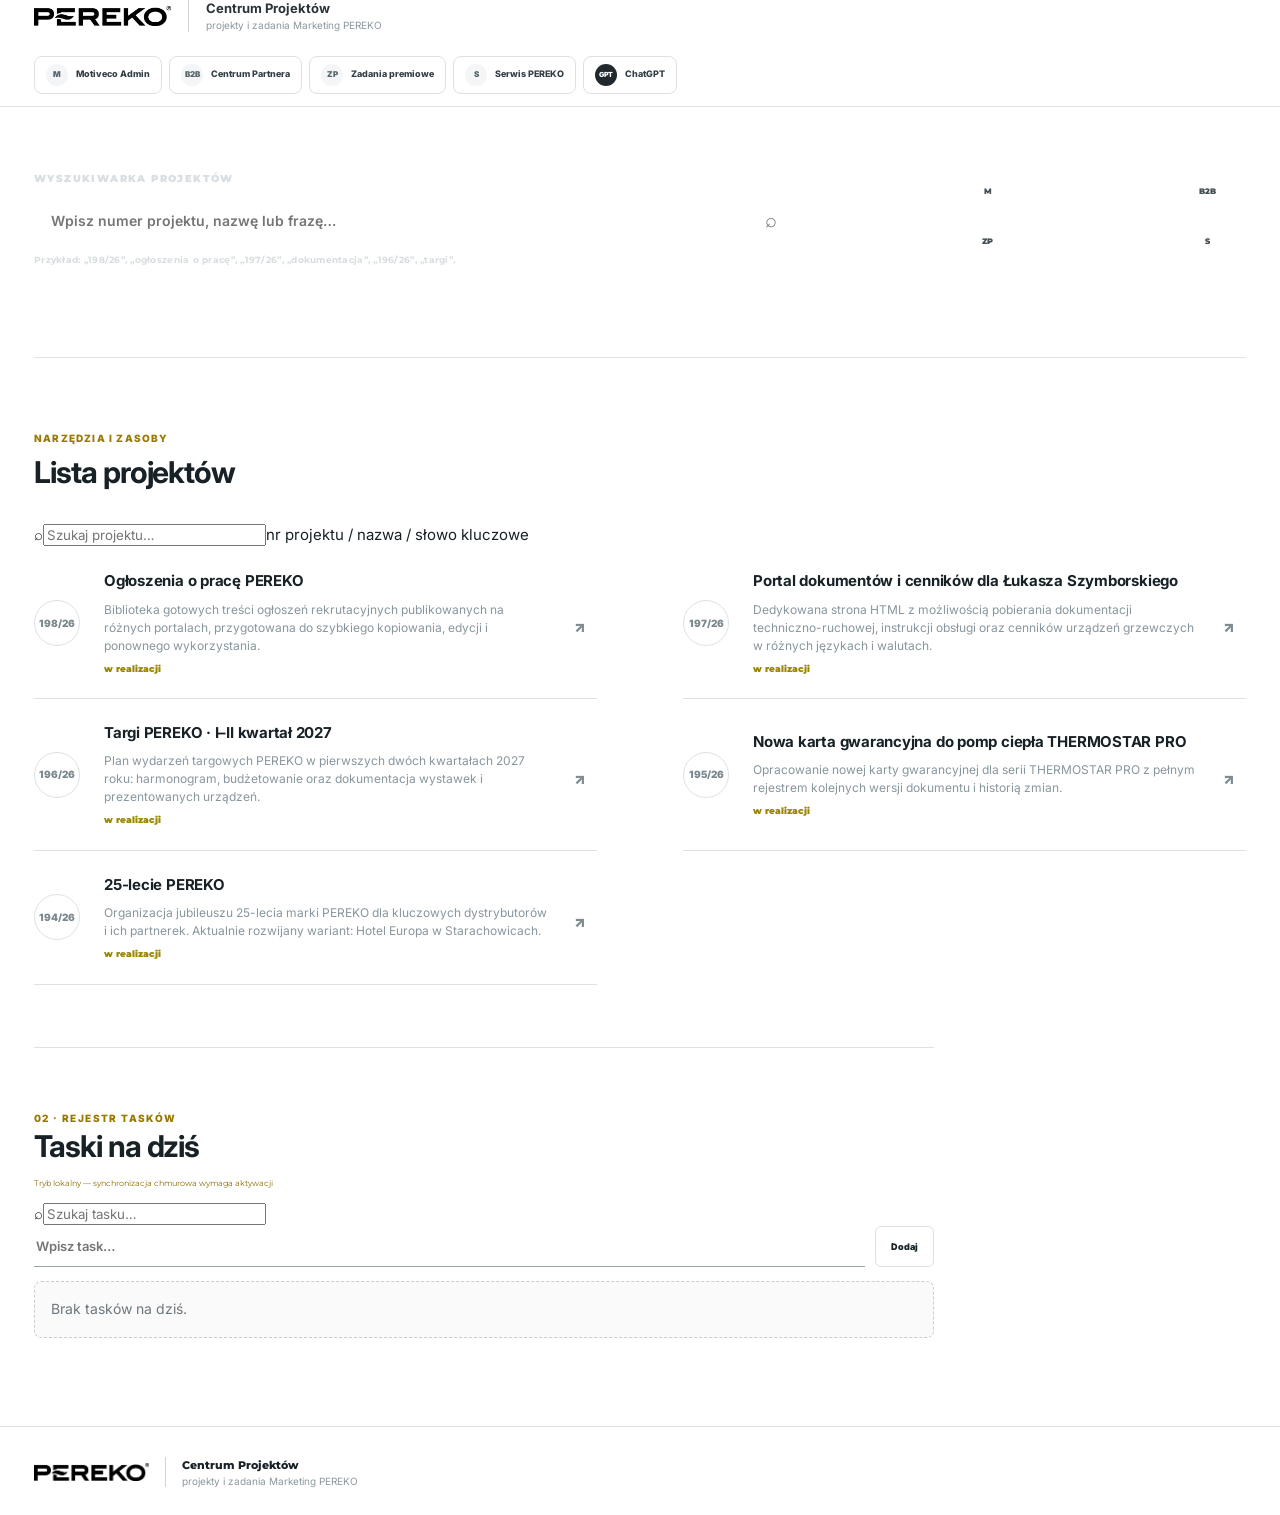
==== commit 6b5eb947: "Napraw wyszukiwarkę projektów i dodaj wyszukiwarkę tasków" ====
--- a/index.html
+++ b/index.html
@@ -80,18 +80,18 @@
 </head>
 <body>
 <nav class="topbar"><div class="wrap"><div class="brand-group"><div class="brand-word">PEREKO</div><span class="brand-divider"></span><div class="panel-title"><span class="line1">Panel główny</span><span class="line2">Projekty PEREKO</span></div></div><div class="topbar-tools"><a class="chat-link" href="https://chatgpt.com/g/g-p-6ac4a386c1f481919dc5408ac4eaa089-projekty-marketing-pereko/c/6ac4a01e-f198-83ed-906a-264c6ddf46e8" target="_blank" rel="noopener noreferrer"><span class="chat-icon">GPT</span><span>ChatGPT · ten projekt</span></a></div></div></nav>
-<header class="hero"><div class="wrap"><div class="hero-grid"><div><div class="search-label">Wyszukiwarka projektów</div><div class="search-wrap"><input id="projectSearch" class="search-input" type="search" placeholder="Wpisz numer projektu, nazwę lub frazę…" oninput="filterProjects()"><span class="search-icon">⌕</span></div><div class="search-help">Przykład: „198/26”, „ogłoszenia o pracę”, „197/26”, „dokumentacja”, „196/26”, „targi”.</div></div><div class="hero-actions"><a class="app-link" href="https://admin.motiveko.pl/Home/Login" target="_blank" rel="noopener noreferrer"><span class="app-icon">M</span><span>Motiveco Admin</span></a><a class="app-link" href="https://cp-b2b.pages.dev/" target="_blank" rel="noopener noreferrer"><span class="app-icon">B2B</span><span>Centrum Partnera B2B</span></a><a class="app-link" href="https://zadania-mb.pages.dev/" target="_blank" rel="noopener noreferrer"><span class="app-icon">ZP</span><span>Zadania premiowe</span></a><a class="app-link" href="https://admin.pereko.pl/Home/Login" target="_blank" rel="noopener noreferrer"><span class="app-icon">S</span><span>Serwis PEREKO</span></a><div class="social-links" aria-label="Media społecznościowe PEREKO"><a class="social-link facebook" href="https://www.facebook.com/kotly.PEREKO" target="_blank" rel="noopener noreferrer" title="Facebook" aria-label="Facebook">f</a><a class="social-link linkedin" href="https://www.linkedin.com/company/pereko-starachowice/posts/?viewAsMember=true" target="_blank" rel="noopener noreferrer" title="LinkedIn" aria-label="LinkedIn">in</a><a class="social-link tiktok" href="https://www.tiktok.com/@pereko_pl" target="_blank" rel="noopener noreferrer" title="TikTok" aria-label="TikTok">♪</a><a class="social-link instagram" href="https://www.instagram.com/pereko_pl/" target="_blank" rel="noopener noreferrer" title="Instagram" aria-label="Instagram">◎</a><a class="social-link youtube" href="https://www.youtube.com/" target="_blank" rel="noopener noreferrer" title="YouTube" aria-label="YouTube">▶</a></div></div></div></div></header>
+<header class="hero"><div class="wrap"><div class="hero-grid"><div><div class="search-label">Wyszukiwarka projektów</div><div class="search-wrap"><input id="projectSearchLegacy" class="search-input" type="search" placeholder="Wpisz numer projektu, nazwę lub frazę…" oninput="filterProjects(this)"><span class="search-icon">⌕</span></div><div class="search-help">Przykład: „198/26”, „ogłoszenia o pracę”, „197/26”, „dokumentacja”, „196/26”, „targi”.</div></div><div class="hero-actions"><a class="app-link" href="https://admin.motiveko.pl/Home/Login" target="_blank" rel="noopener noreferrer"><span class="app-icon">M</span><span>Motiveco Admin</span></a><a class="app-link" href="https://cp-b2b.pages.dev/" target="_blank" rel="noopener noreferrer"><span class="app-icon">B2B</span><span>Centrum Partnera B2B</span></a><a class="app-link" href="https://zadania-mb.pages.dev/" target="_blank" rel="noopener noreferrer"><span class="app-icon">ZP</span><span>Zadania premiowe</span></a><a class="app-link" href="https://admin.pereko.pl/Home/Login" target="_blank" rel="noopener noreferrer"><span class="app-icon">S</span><span>Serwis PEREKO</span></a><div class="social-links" aria-label="Media społecznościowe PEREKO"><a class="social-link facebook" href="https://www.facebook.com/kotly.PEREKO" target="_blank" rel="noopener noreferrer" title="Facebook" aria-label="Facebook">f</a><a class="social-link linkedin" href="https://www.linkedin.com/company/pereko-starachowice/posts/?viewAsMember=true" target="_blank" rel="noopener noreferrer" title="LinkedIn" aria-label="LinkedIn">in</a><a class="social-link tiktok" href="https://www.tiktok.com/@pereko_pl" target="_blank" rel="noopener noreferrer" title="TikTok" aria-label="TikTok">♪</a><a class="social-link instagram" href="https://www.instagram.com/pereko_pl/" target="_blank" rel="noopener noreferrer" title="Instagram" aria-label="Instagram">◎</a><a class="social-link youtube" href="https://www.youtube.com/" target="_blank" rel="noopener noreferrer" title="YouTube" aria-label="YouTube">▶</a></div></div></div></div></header>
 <main>
 <div class="wrap mobile-switch" id="mobileSwitch"><button id="tabTasks" class="active" type="button" onclick="setMobileView('tasks')">Taski</button><button id="tabProjects" type="button" onclick="setMobileView('projects')">Projekty</button></div>
 <div class="wrap dashboard-home" id="dashboardHome">
-<section class="projects-pane"><div class="registry-head"><div class="section-no">01 · rejestr projektów</div><h2>Lista projektów</h2></div><div class="home-project-search"><span class="home-project-search-icon">⌕</span><input id="projectSearch" type="search" placeholder="Szukaj projektu…" oninput="filterProjects()"><span class="home-project-search-hint">nr projektu / nazwa / słowo kluczowe</span></div><div id="projectList" class="project-list"><article class="project-card" data-project-id="198-2026" data-search="198/26 198/2026 198 26 2026 ogłoszenia praca rekrutacja rekrutacyjne oferty pracy teksty ogłoszeń kopiowanie portale zatrudnienie"><div class="project-no">198/26</div><div><span class="project-type">Rekrutacja / ogłoszenia</span><h3>Ogłoszenia o pracę PEREKO</h3><p>Biblioteka gotowych treści ogłoszeń rekrutacyjnych publikowanych na różnych portalach, przygotowana do szybkiego kopiowania, edycji i ponownego wykorzystania.</p><div class="project-meta"><span>teksty ogłoszeń</span><span>szybkie kopiowanie</span><span>szablony rekrutacyjne</span></div><div class="status-row"><span class="status-label">Status</span><span class="status-badge"></span><span class="deadline-badge"></span></div></div><a class="open-btn" href="projekty/198-2026/">Otwórz projekt →</a></article><article class="project-card" data-project-id="197-2026" data-search="197/26 197/2026 197 26 2026 łukasz szymborski lukasz szymborski portal plików dokumentacja techniczno-ruchowa dtr instrukcje obsługi instrukcja cennik cenniki języki waluty html urządzenia grzewcze"><div class="project-no">197/26</div><div><span class="project-type">Dokumentacja / portal plików</span><h3>Portal dokumentów i cenników dla Łukasza Szymborskiego</h3><p>Dedykowana strona HTML z możliwością pobierania dokumentacji techniczno-ruchowej, instrukcji obsługi oraz cenników urządzeń grzewczych w różnych językach i walutach.</p><div class="project-meta"><span>DTR / instrukcje</span><span>cenniki</span><span>różne języki i waluty</span></div><div class="status-row"><span class="status-label">Status</span><span class="status-badge"></span><span class="deadline-badge"></span></div></div><a class="open-btn" href="projekty/197-2026/">Otwórz projekt →</a></article><article class="project-card" data-project-id="196-2026" data-search="196/26 196/2026 196 26 2026 targi wydarzenia targowe h1 2027 pierwszy drugi kwartal kwartał wykres gantta budzet budżet wystawki urządzenia stoiska"><div class="project-no">196/26</div><div><span class="project-type">Targi / wydarzenia</span><h3>Targi PEREKO · I–II kwartał 2027</h3><p>Plan wydarzeń targowych PEREKO w pierwszych dwóch kwartałach 2027 roku: harmonogram, budżetowanie oraz dokumentacja wystawek i prezentowanych urządzeń.</p><div class="project-meta"><span>Gantt H1 2027</span><span>budżet targów</span><span>wystawki / urządzenia</span></div><div class="status-row"><span class="status-label">Status</span><span class="status-badge"></span><span class="deadline-badge"></span></div></div><a class="open-btn" href="projekty/196-2026/">Otwórz projekt →</a></article><article class="project-card" data-project-id="195-2026" data-search="195/26 195/2026 195 26 2026 nowa karta gwarancyjna pompy ciepła thermosar pro termosar pro dokument dokumentacja gwarancja wersjonowanie lukasz Łukasz pdf v0.1 v0.2 v0.3"><div class="project-no">195/26</div><div><span class="project-type">Dokumentacja / pompy ciepła</span><h3>Nowa karta gwarancyjna do pomp ciepła THERMOSTAR PRO</h3><p>Opracowanie nowej karty gwarancyjnej dla serii THERMOSTAR PRO z pełnym rejestrem kolejnych wersji dokumentu i historią zmian.</p><div class="project-meta"><span>THERMOSTAR PRO</span><span>wersja v0.3</span><span>wewnętrzna weryfikacja</span></div><div class="status-row"><span class="status-label">Status</span><span class="status-badge"></span><span class="deadline-badge"></span></div></div><a class="open-btn" href="projekty/195-2026/">Otwórz projekt →</a></article><article class="project-card" data-project-id="194-2026" data-search="194/26 194/2026 194 26 2026 25-lecie 25 lecie pereko event jubileusz hotel europa starachowice dystrybutorzy gala star stary muzeum fabryka projekt eventowy"><div class="project-no">194/26</div><div><span class="project-type">Event / jubileusz</span><h3>25-lecie PEREKO</h3><p>Organizacja jubileuszu 25-lecia marki PEREKO dla kluczowych dystrybutorów i ich partnerek. Aktualnie rozwijany wariant: Hotel Europa w Starachowicach.</p><div class="project-meta"><span>Hotel Europa</span><span>Gala jubileuszowa</span><span>STAR-y / muzeum / fabryka</span></div><div class="status-row"><span class="status-label">Status</span><span class="status-badge"></span><span class="deadline-badge"></span></div></div><a class="open-btn" href="projekty/194-2026/">Otwórz projekt →</a></article></div><div id="emptyState" class="empty">Brak projektów pasujących do wpisanej frazy.</div></section>
-<aside class="tasks-pane"><div class="tasks-head"><div class="section-no">02 · rejestr tasków</div><h2>Taski na dziś</h2></div><div id="taskSync" class="task-sync">Synchronizacja…</div><div class="task-entry"><input id="taskInput" class="task-input" type="text" placeholder="Wpisz task…" autocomplete="off"><button id="taskAdd" class="task-add">Dodaj</button></div><div id="taskList" class="task-list"></div></aside>
+<section class="projects-pane"><div class="registry-head"><div class="section-no">01 · rejestr projektów</div><h2>Lista projektów</h2></div><div class="home-project-search"><span class="home-project-search-icon">⌕</span><input id="projectSearchHome" type="search" placeholder="Szukaj projektu…" oninput="filterProjects(this)"><span class="home-project-search-hint">nr projektu / nazwa / słowo kluczowe</span></div><div id="projectList" class="project-list"><article class="project-card" data-project-id="198-2026" data-search="198/26 198/2026 198 26 2026 ogłoszenia praca rekrutacja rekrutacyjne oferty pracy teksty ogłoszeń kopiowanie portale zatrudnienie"><div class="project-no">198/26</div><div><span class="project-type">Rekrutacja / ogłoszenia</span><h3>Ogłoszenia o pracę PEREKO</h3><p>Biblioteka gotowych treści ogłoszeń rekrutacyjnych publikowanych na różnych portalach, przygotowana do szybkiego kopiowania, edycji i ponownego wykorzystania.</p><div class="project-meta"><span>teksty ogłoszeń</span><span>szybkie kopiowanie</span><span>szablony rekrutacyjne</span></div><div class="status-row"><span class="status-label">Status</span><span class="status-badge"></span><span class="deadline-badge"></span></div></div><a class="open-btn" href="projekty/198-2026/">Otwórz projekt →</a></article><article class="project-card" data-project-id="197-2026" data-search="197/26 197/2026 197 26 2026 łukasz szymborski lukasz szymborski portal plików dokumentacja techniczno-ruchowa dtr instrukcje obsługi instrukcja cennik cenniki języki waluty html urządzenia grzewcze"><div class="project-no">197/26</div><div><span class="project-type">Dokumentacja / portal plików</span><h3>Portal dokumentów i cenników dla Łukasza Szymborskiego</h3><p>Dedykowana strona HTML z możliwością pobierania dokumentacji techniczno-ruchowej, instrukcji obsługi oraz cenników urządzeń grzewczych w różnych językach i walutach.</p><div class="project-meta"><span>DTR / instrukcje</span><span>cenniki</span><span>różne języki i waluty</span></div><div class="status-row"><span class="status-label">Status</span><span class="status-badge"></span><span class="deadline-badge"></span></div></div><a class="open-btn" href="projekty/197-2026/">Otwórz projekt →</a></article><article class="project-card" data-project-id="196-2026" data-search="196/26 196/2026 196 26 2026 targi wydarzenia targowe h1 2027 pierwszy drugi kwartal kwartał wykres gantta budzet budżet wystawki urządzenia stoiska"><div class="project-no">196/26</div><div><span class="project-type">Targi / wydarzenia</span><h3>Targi PEREKO · I–II kwartał 2027</h3><p>Plan wydarzeń targowych PEREKO w pierwszych dwóch kwartałach 2027 roku: harmonogram, budżetowanie oraz dokumentacja wystawek i prezentowanych urządzeń.</p><div class="project-meta"><span>Gantt H1 2027</span><span>budżet targów</span><span>wystawki / urządzenia</span></div><div class="status-row"><span class="status-label">Status</span><span class="status-badge"></span><span class="deadline-badge"></span></div></div><a class="open-btn" href="projekty/196-2026/">Otwórz projekt →</a></article><article class="project-card" data-project-id="195-2026" data-search="195/26 195/2026 195 26 2026 nowa karta gwarancyjna pompy ciepła thermosar pro termosar pro dokument dokumentacja gwarancja wersjonowanie lukasz Łukasz pdf v0.1 v0.2 v0.3"><div class="project-no">195/26</div><div><span class="project-type">Dokumentacja / pompy ciepła</span><h3>Nowa karta gwarancyjna do pomp ciepła THERMOSTAR PRO</h3><p>Opracowanie nowej karty gwarancyjnej dla serii THERMOSTAR PRO z pełnym rejestrem kolejnych wersji dokumentu i historią zmian.</p><div class="project-meta"><span>THERMOSTAR PRO</span><span>wersja v0.3</span><span>wewnętrzna weryfikacja</span></div><div class="status-row"><span class="status-label">Status</span><span class="status-badge"></span><span class="deadline-badge"></span></div></div><a class="open-btn" href="projekty/195-2026/">Otwórz projekt →</a></article><article class="project-card" data-project-id="194-2026" data-search="194/26 194/2026 194 26 2026 25-lecie 25 lecie pereko event jubileusz hotel europa starachowice dystrybutorzy gala star stary muzeum fabryka projekt eventowy"><div class="project-no">194/26</div><div><span class="project-type">Event / jubileusz</span><h3>25-lecie PEREKO</h3><p>Organizacja jubileuszu 25-lecia marki PEREKO dla kluczowych dystrybutorów i ich partnerek. Aktualnie rozwijany wariant: Hotel Europa w Starachowicach.</p><div class="project-meta"><span>Hotel Europa</span><span>Gala jubileuszowa</span><span>STAR-y / muzeum / fabryka</span></div><div class="status-row"><span class="status-label">Status</span><span class="status-badge"></span><span class="deadline-badge"></span></div></div><a class="open-btn" href="projekty/194-2026/">Otwórz projekt →</a></article></div><div id="emptyState" class="empty">Brak projektów pasujących do wpisanej frazy.</div></section>
+<aside class="tasks-pane"><div class="tasks-head"><div class="section-no">02 · rejestr tasków</div><h2>Taski na dziś</h2></div><div id="taskSync" class="task-sync">Synchronizacja…</div><div class="task-search"><span class="task-search-icon">⌕</span><input id="taskSearch" type="search" placeholder="Szukaj tasku…" oninput="filterTasks()"></div><div class="task-entry"><input id="taskInput" class="task-input" type="text" placeholder="Wpisz task…" autocomplete="off"><button id="taskAdd" class="task-add">Dodaj</button></div><div id="taskList" class="task-list"></div></aside>
 </div>
 </main>
 <footer class="footer"><div class="wrap"><strong>Centrum Projektów</strong><div>projekty i zadania Marketing PEREKO</div></div></footer>
 <script>
 function normalize(text){return (text||'').toLowerCase().normalize('NFD').replace(/[\u0300-\u036f]/g,'').replace(/[\\/\-_.,;:()\[\]{}]+/g,' ').replace(/\s+/g,' ').trim()}
-function filterProjects(){const input=document.getElementById('projectSearch'),terms=normalize(input.value.trim()).split(' ').filter(Boolean),cards=[...document.querySelectorAll('.project-card')];let visible=0;cards.forEach(card=>{const hay=normalize((card.dataset.search||'')+' '+card.innerText),match=!terms.length||terms.every(term=>hay.includes(term));card.style.display=match?'grid':'none';if(match)visible++});document.getElementById('emptyState').style.display=visible?'none':'block'}
+function filterProjects(input){const el=input||document.getElementById('projectSearchHome')||document.getElementById('projectSearchLegacy');const terms=normalize(el?el.value.trim():'').split(' ').filter(Boolean),cards=[...document.querySelectorAll('.project-card')];let visible=0;cards.forEach(card=>{const hay=normalize((card.dataset.search||'')+' '+card.innerText),match=!terms.length||terms.every(term=>hay.includes(term));card.style.display=match?'grid':'none';if(match)visible++});const empty=document.getElementById('emptyState');if(empty)empty.style.display=visible?'none':'block'}
 const TASK_KEY='pereko_home_tasks_v1',TASK_MIGRATED_KEY='pereko_home_tasks_cloud_migrated_v1',ALARM_KEY='pereko_project_alarms_v1',STATUS_KEY='pereko_project_statuses_v1';let remoteSaveTimer=null;
 function readObj(key){try{return JSON.parse(localStorage.getItem(key)||'{}')}catch(e){return {}}}function writeObj(key,obj){localStorage.setItem(key,JSON.stringify(obj))}
 function cleanTasks(tasks){const now=Date.now();return (Array.isArray(tasks)?tasks:[]).filter(t=>!(t.doneAt&&now-new Date(t.doneAt).getTime()>=86400000))}
@@ -103,7 +103,8 @@
 async function pushCloudTasks(tasks){const r=await fetch('/api/tasks',{method:'PUT',headers:{'Content-Type':'application/json'},body:JSON.stringify({tasks:cleanTasks(tasks)})});if(!r.ok)throw new Error()}
 async function syncTasksFromCloud(silent=false){if(!silent)setSyncState('Synchronizacja…');const local=loadTasks();try{const remote=await fetchCloudTasks();let finalTasks;if(localStorage.getItem(TASK_MIGRATED_KEY)==='1'){finalTasks=remote}else{finalTasks=mergeTasks(local,remote);await pushCloudTasks(finalTasks);localStorage.setItem(TASK_MIGRATED_KEY,'1')}localStorage.setItem(TASK_KEY,JSON.stringify(finalTasks));renderTasks();if(!silent)setSyncState('Taski zsynchronizowane między urządzeniami','ok')}catch(e){if(!silent)setSyncState('Tryb lokalny — synchronizacja chmurowa wymaga aktywacji','warn');renderTasks()}}
 function saveTasks(tasks){tasks=cleanTasks(tasks);localStorage.setItem(TASK_KEY,JSON.stringify(tasks));if(remoteSaveTimer)clearTimeout(remoteSaveTimer);remoteSaveTimer=setTimeout(async()=>{try{await pushCloudTasks(tasks);setSyncState('Taski zsynchronizowane między urządzeniami','ok')}catch(e){setSyncState('Zmiany zapisane lokalnie — brak synchronizacji','warn')}},150)}
-function renderTasks(){const list=document.getElementById('taskList'),tasks=loadTasks();list.innerHTML='';if(!tasks.length){list.innerHTML='<div class="task-empty">Brak tasków na dziś.</div>';return}tasks.forEach(t=>{const row=document.createElement('div');row.className='task-item'+(t.doneAt?' done':'');const d=new Date(t.createdAt),dd=String(d.getDate()).padStart(2,'0'),mo=String(d.getMonth()+1).padStart(2,'0'),yy=d.getFullYear(),hh=String(d.getHours()).padStart(2,'0'),mm=String(d.getMinutes()).padStart(2,'0');row.innerHTML=`<input class="task-check" type="checkbox" ${t.doneAt?'checked':''}><div class="task-copy"><div class="task-text"></div><div class="task-meta">dodano ${dd}.${mo}.${yy} · ${hh}:${mm}${t.editedAt?' · edytowano':''}${t.doneAt?' · wykonane':''}</div></div><div class="task-actions"><button class="task-edit" title="Edytuj task">✎</button><button class="task-delete" title="Usuń task">×</button></div>`;row.querySelector('.task-text').textContent=t.text;row.querySelector('.task-check').onchange=e=>{const a=loadTasks(),i=a.find(x=>x.id===t.id);if(i){i.doneAt=e.target.checked?new Date().toISOString():null;i.editedAt=new Date().toISOString();saveTasks(a);renderTasks()}};row.querySelector('.task-edit').onclick=()=>{const next=prompt('Edytuj task:',t.text);if(next===null)return;const value=next.trim();if(!value)return;const a=loadTasks(),i=a.find(x=>x.id===t.id);if(i){i.text=value;i.editedAt=new Date().toISOString();saveTasks(a);renderTasks()}};row.querySelector('.task-delete').onclick=()=>{saveTasks(loadTasks().filter(x=>x.id!==t.id));renderTasks()};list.appendChild(row)})}
+function renderTasks(){const list=document.getElementById('taskList'),all=loadTasks(),q=normalize((document.getElementById('taskSearch')||{}).value||''),tasks=q?all.filter(t=>normalize(t.text).includes(q)):all;list.innerHTML='';if(!tasks.length){list.innerHTML='<div class="task-empty">'+(q?'Brak tasków pasujących do wyszukiwanej frazy.':'Brak tasków na dziś.')+'</div>';return}tasks.forEach(t=>{const row=document.createElement('div');row.className='task-item'+(t.doneAt?' done':'');const d=new Date(t.createdAt),dd=String(d.getDate()).padStart(2,'0'),mo=String(d.getMonth()+1).padStart(2,'0'),yy=d.getFullYear(),hh=String(d.getHours()).padStart(2,'0'),mm=String(d.getMinutes()).padStart(2,'0');row.innerHTML=`<input class="task-check" type="checkbox" ${t.doneAt?'checked':''}><div class="task-copy"><div class="task-text"></div><div class="task-meta">dodano ${dd}.${mo}.${yy} · ${hh}:${mm}${t.editedAt?' · edytowano':''}${t.doneAt?' · wykonane':''}</div></div><div class="task-actions"><button class="task-edit" title="Edytuj task">✎</button><button class="task-delete" title="Usuń task">×</button></div>`;row.querySelector('.task-text').textContent=t.text;row.querySelector('.task-check').onchange=e=>{const a=loadTasks(),i=a.find(x=>x.id===t.id);if(i){i.doneAt=e.target.checked?new Date().toISOString():null;i.editedAt=new Date().toISOString();saveTasks(a);renderTasks()}};row.querySelector('.task-edit').onclick=()=>{const next=prompt('Edytuj task:',t.text);if(next===null)return;const value=next.trim();if(!value)return;const a=loadTasks(),i=a.find(x=>x.id===t.id);if(i){i.text=value;i.editedAt=new Date().toISOString();saveTasks(a);renderTasks()}};row.querySelector('.task-delete').onclick=()=>{saveTasks(loadTasks().filter(x=>x.id!==t.id));renderTasks()};list.appendChild(row)})}
+function filterTasks(){renderTasks()}
 function addTask(){const i=document.getElementById('taskInput'),text=i.value.trim();if(!text)return;const a=loadTasks();a.unshift({id:(crypto.randomUUID?crypto.randomUUID():String(Date.now())+Math.random()),text,createdAt:new Date().toISOString(),editedAt:null,doneAt:null});saveTasks(a);i.value='';renderTasks()}
 function setMobileView(view){const dash=document.getElementById('dashboardHome'),t=document.getElementById('tabTasks'),p=document.getElementById('tabProjects');dash.classList.toggle('show-tasks',view==='tasks');dash.classList.toggle('show-projects',view==='projects');t.classList.toggle('active',view==='tasks');p.classList.toggle('active',view==='projects')}
 function initMobileView(){if(window.matchMedia('(max-width: 960px)').matches)setMobileView('tasks');else{const d=document.getElementById('dashboardHome');d.classList.remove('show-tasks','show-projects')}}
--- a/projects-v2.css
+++ b/projects-v2.css
@@ -698,3 +698,437 @@
   body.project-detail-page .gallery{grid-template-columns:1fr!important}
   body.project-detail-page .gallery-slot{border-right:0!important}
 }
+
+/* v3.6 — compact project search on home */
+body.home-dashboard .home-project-search{
+  position:relative;
+  display:grid;
+  grid-template-columns:28px minmax(0,1fr) auto;
+  align-items:center;
+  gap:8px;
+  margin:0 0 26px;
+  padding:0 0 10px;
+  border-bottom:1px solid #9aa5aa;
+  max-width:760px;
+}
+body.home-dashboard .home-project-search-icon{
+  color:#526168;
+  font-size:21px;
+  line-height:1;
+}
+body.home-dashboard .home-project-search input{
+  min-width:0;
+  border:0;
+  outline:0;
+  background:transparent;
+  color:#172126;
+  font-size:13px;
+  font-weight:500;
+  padding:0;
+}
+body.home-dashboard .home-project-search input::placeholder{color:#8c989e}
+body.home-dashboard .home-project-search-hint{
+  color:#a1abb0;
+  font-size:9px;
+  white-space:nowrap;
+}
+@media(max-width:760px){
+  body.home-dashboard .home-project-search{grid-template-columns:26px 1fr}
+  body.home-dashboard .home-project-search-hint{display:none}
+}
+
+
+/* v3.7 — readability + professional project layouts */
+body.project-detail-page{
+  font-size:15px!important;
+  line-height:1.62!important;
+}
+body.project-detail-page .hero p,
+body.project-detail-page .lead,
+body.project-detail-page .card p,
+body.project-detail-page .template-card p,
+body.project-detail-page .job-body,
+body.project-detail-page td,
+body.project-detail-page li{
+  font-size:15px!important;
+  line-height:1.62!important;
+}
+body.project-detail-page .hero p{font-size:16px!important}
+body.project-detail-page .section-no,
+body.project-detail-page .n{font-size:10px!important}
+body.project-detail-page .section h2,
+body.project-detail-page .sec h2{font-size:34px!important}
+body.project-detail-page .card h3,
+body.project-detail-page .template-card h3,
+body.project-detail-page .job-head h3{font-size:17px!important}
+body.project-detail-page small{font-size:13px!important;line-height:1.5!important}
+body.project-detail-page th{font-size:11px!important}
+body.project-detail-page td{padding:16px 10px!important}
+body.project-detail-page .status-select{font-size:13px!important}
+body.project-detail-page .status .ui,
+body.project-detail-page .kicker{font-size:10px!important}
+
+/* 198 — keep actions tidy and readable */
+body.project-detail-page .job-head{
+  grid-template-columns:42px minmax(0,1fr) auto!important;
+  gap:16px!important;
+  align-items:center!important;
+}
+body.project-detail-page .job-actions{
+  display:flex!important;
+  align-items:center!important;
+  justify-content:flex-end!important;
+  gap:7px!important;
+  flex-wrap:nowrap!important;
+}
+body.project-detail-page .toggle-job,
+body.project-detail-page .edit-job,
+body.project-detail-page .save-job,
+body.project-detail-page .cancel-job,
+body.project-detail-page .copy-btn{
+  min-height:36px!important;
+  padding:0 12px!important;
+  font-size:10px!important;
+  white-space:nowrap!important;
+}
+body.project-detail-page .job-meta{font-size:12px!important}
+body.project-detail-page .job-body{
+  max-width:1120px!important;
+  padding:14px 58px 42px!important;
+}
+body.project-detail-page .job-body h4{font-size:16px!important}
+
+/* 195 — version history as a clean timeline, no colored pills */
+body.project-detail-page .versions{
+  display:block!important;
+  border-top:1px solid var(--pd-line)!important;
+  position:relative!important;
+}
+body.project-detail-page .ver{
+  position:relative!important;
+  display:grid!important;
+  grid-template-columns:180px 180px minmax(0,1fr)!important;
+  gap:28px!important;
+  align-items:start!important;
+  padding:24px 0 24px 24px!important;
+  border:0!important;
+  border-bottom:1px solid var(--pd-line)!important;
+  background:#fff!important;
+}
+body.project-detail-page .ver:before{
+  content:""!important;
+  position:absolute!important;
+  left:0!important;
+  top:29px!important;
+  width:8px!important;
+  height:8px!important;
+  border-radius:50%!important;
+  background:#b9c2c6!important;
+}
+body.project-detail-page .ver.cur:before{background:var(--pd-yellow)!important}
+body.project-detail-page .ver.cur{
+  background:linear-gradient(90deg,#fffdf4 0,#fff 22%)!important;
+}
+body.project-detail-page .v{
+  display:block!important;
+  margin:0 0 5px!important;
+  padding:0!important;
+  background:transparent!important;
+  color:var(--pd-ink)!important;
+  font-size:17px!important;
+  font-weight:800!important;
+}
+body.project-detail-page .tag{
+  display:inline!important;
+  padding:0!important;
+  background:transparent!important;
+  border:0!important;
+  color:#9a7a00!important;
+  font-size:10px!important;
+  font-weight:800!important;
+  letter-spacing:.09em!important;
+}
+body.project-detail-page .ver>div:nth-child(2){
+  color:#68777e!important;
+  font-size:14px!important;
+  padding-top:2px!important;
+}
+body.project-detail-page .ver b{font-size:16px!important;color:var(--pd-ink)!important}
+body.project-detail-page .ver small{display:inline-block!important;margin-top:5px!important;color:#7f8e95!important}
+
+/* neutralise all childish traffic-light pills */
+body.project-detail-page .status-pill,
+body.project-detail-page .source-badge,
+body.project-detail-page .event-note,
+body.project-detail-page .legend-source{
+  background:#f3f5f6!important;
+  color:#66757c!important;
+  border:1px solid #dbe1e4!important;
+}
+body.project-detail-page .status-confirmed,
+body.project-detail-page .status-fixed,
+body.project-detail-page .status-estimate,
+body.project-detail-page .status-assumption,
+body.project-detail-page .status-internal,
+body.project-detail-page .status-pending{
+  background:#f5f6f7!important;
+  color:#68777e!important;
+  border:1px solid #dce2e5!important;
+}
+body.project-detail-page .event-note.done{
+  background:#fffdf1!important;
+  color:#816900!important;
+  border:1px solid #e7d66f!important;
+}
+
+/* 196 — open, editorial Gantt */
+body.project-detail-page .gantt-card{overflow:visible!important}
+body.project-detail-page .gantt-toolbar{
+  display:flex!important;
+  align-items:center!important;
+  justify-content:space-between!important;
+  gap:22px!important;
+  padding:0 0 26px!important;
+}
+body.project-detail-page .gantt-toolbar-note{
+  color:#7c8a90!important;
+  font-size:14px!important;
+}
+body.project-detail-page .gantt-head{
+  grid-template-columns:400px 1fr!important;
+  border-top:1px solid var(--pd-line)!important;
+  min-height:62px!important;
+}
+body.project-detail-page .gantt-head-left{
+  padding:20px 0!important;
+  font-size:11px!important;
+  color:#8a979d!important;
+}
+body.project-detail-page .month{
+  min-height:62px!important;
+  border-left:0!important;
+}
+body.project-detail-page .month-name{
+  font-size:12px!important;
+  font-weight:700!important;
+  color:#607078!important;
+}
+body.project-detail-page .month::after{
+  left:20px!important;right:20px!important;bottom:10px!important;height:2px!important;
+  background:#e6eaec!important;border-radius:0!important
+}
+body.project-detail-page .gantt-row{
+  grid-template-columns:400px 1fr!important;
+  min-height:118px!important;
+  border-bottom:1px solid #e7ebed!important;
+}
+body.project-detail-page .event-info{
+  padding:24px 30px 24px 0!important;
+  background:#fff!important;
+}
+body.project-detail-page .event-name{
+  font-size:16px!important;
+  font-weight:750!important;
+  line-height:1.25!important;
+  color:var(--pd-ink)!important;
+}
+body.project-detail-page .event-place{font-size:13px!important;margin-top:5px!important}
+body.project-detail-page .event-form{
+  margin-top:9px!important;
+  font-size:11px!important;
+  font-weight:650!important;
+  letter-spacing:0!important;
+  color:#718087!important;
+}
+body.project-detail-page .event-note{
+  margin-top:8px!important;
+  padding:4px 7px!important;
+  border-radius:4px!important;
+  font-size:10px!important;
+}
+body.project-detail-page .timeline{background:#fff!important}
+body.project-detail-page .timeline::before{
+  left:18px!important;right:18px!important;top:60%!important;height:1px!important;
+  background:#dfe4e7!important;border-radius:0!important
+}
+body.project-detail-page .timeline-grid{opacity:.35!important}
+body.project-detail-page .bar-wrap{top:60%!important;height:34px!important}
+body.project-detail-page .bar{
+  height:5px!important;
+  border:0!important;
+  border-radius:0!important;
+  box-shadow:none!important;
+  background:#c2a100!important;
+}
+body.project-detail-page .confirmed .bar{background:#4f5d63!important}
+body.project-detail-page .pending .bar{
+  height:4px!important;
+  background:transparent!important;
+  border-top:2px dashed #9c8b43!important;
+}
+body.project-detail-page .foreign-row .bar{background:#9aa5aa!important;opacity:.65!important}
+body.project-detail-page .bar-label{
+  bottom:23px!important;
+  padding:0!important;
+  border:0!important;
+  background:transparent!important;
+  font-size:11px!important;
+  font-weight:750!important;
+  color:#4f5e65!important;
+}
+body.project-detail-page .legend{
+  gap:24px!important;
+  margin-top:22px!important;
+  padding-top:20px!important;
+  font-size:12px!important;
+}
+body.project-detail-page .legend-dot{
+  width:22px!important;height:4px!important;border:0!important;border-radius:0!important;background:#c2a100!important
+}
+body.project-detail-page .legend-dot.done{background:#4f5d63!important}
+body.project-detail-page .legend-dot.foreign{background:#9aa5aa!important}
+body.project-detail-page .legend-dot.pending{
+  height:1px!important;background:transparent!important;border-top:2px dashed #9c8b43!important
+}
+
+/* budgets: more spacing and less framing */
+body.project-detail-page .budget-table{
+  margin-top:6px!important;
+  border-top:1px solid var(--pd-line)!important;
+}
+body.project-detail-page .budget-table th,
+body.project-detail-page .budget-table td{
+  padding:17px 12px!important;
+}
+body.project-detail-page .budget-group td{
+  padding-top:28px!important;
+  padding-bottom:12px!important;
+  background:#fff!important;
+  color:#7b898f!important;
+  border-top:1px solid var(--pd-line)!important;
+  border-bottom:1px solid #edf0f1!important;
+  font-size:11px!important;
+  letter-spacing:.08em!important;
+}
+body.project-detail-page .budget-group.fire td,
+body.project-detail-page .budget-group.hotel td{background:#fff!important}
+body.project-detail-page .budget-subtotal td{background:#fafbfb!important}
+body.project-detail-page .budget-total{
+  margin-top:28px!important;
+  padding:18px 0 0!important;
+  border:0!important;
+  border-top:1px solid var(--pd-line)!important;
+  background:#fff!important;
+}
+
+/* 194 — more breathing room in summary, agenda and budget */
+body.project-detail-page .summary{
+  grid-template-columns:repeat(4,minmax(0,1fr))!important;
+}
+body.project-detail-page .summary .card{
+  padding:22px 16px 24px 0!important;
+}
+body.project-detail-page .summary .card strong{font-size:18px!important}
+body.project-detail-page .day-block{margin-top:28px!important}
+body.project-detail-page .day-head{padding:20px 0!important}
+body.project-detail-page .day-label{font-size:14px!important}
+body.project-detail-page .day-content{padding:26px 0 46px!important}
+body.project-detail-page .dual{gap:56px!important}
+body.project-detail-page .meal-row{padding:17px 0!important;margin:0!important}
+
+/* 197 — keep scope very light */
+body.project-detail-page .cards .card{padding:26px 28px 28px 0!important}
+body.project-detail-page .cards .card h3{font-size:17px!important}
+
+/* mobile */
+@media(max-width:1100px){
+  body.project-detail-page .gantt-head,
+  body.project-detail-page .gantt-row{grid-template-columns:310px 1fr!important}
+  body.project-detail-page .ver{grid-template-columns:130px 140px 1fr!important;gap:18px!important}
+  body.project-detail-page .job-actions{flex-wrap:wrap!important}
+}
+@media(max-width:760px){
+  body.project-detail-page .hero p,
+  body.project-detail-page .lead,
+  body.project-detail-page .card p,
+  body.project-detail-page .template-card p,
+  body.project-detail-page .job-body,
+  body.project-detail-page td,
+  body.project-detail-page li{font-size:14px!important}
+  body.project-detail-page .section h2,
+  body.project-detail-page .sec h2{font-size:29px!important}
+  body.project-detail-page .ver{grid-template-columns:1fr!important;padding-left:22px!important}
+  body.project-detail-page .gantt-card{overflow-x:auto!important}
+  body.project-detail-page .gantt-head,
+  body.project-detail-page .gantt-row{min-width:900px!important}
+  body.project-detail-page .summary{grid-template-columns:1fr 1fr!important}
+  body.project-detail-page .job-head{grid-template-columns:38px 1fr!important}
+  body.project-detail-page .job-actions{grid-column:1/-1!important;justify-content:flex-start!important}
+  body.project-detail-page .job-body{padding:12px 0 34px!important}
+}
+
+
+/* v3.8 — refined job action controls */
+body.project-detail-page .job-actions{
+  display:flex!important;
+  align-items:center!important;
+  justify-content:flex-end!important;
+  gap:0!important;
+  flex-wrap:nowrap!important;
+}
+body.project-detail-page .toggle-job,
+body.project-detail-page .edit-job,
+body.project-detail-page .save-job,
+body.project-detail-page .cancel-job,
+body.project-detail-page .copy-btn{
+  min-height:auto!important;
+  padding:6px 11px!important;
+  border:0!important;
+  border-radius:0!important;
+  background:transparent!important;
+  color:#596870!important;
+  font-size:11px!important;
+  line-height:1.2!important;
+  font-weight:650!important;
+  box-shadow:none!important;
+  white-space:nowrap!important;
+}
+body.project-detail-page .job-actions > button + button{
+  border-left:1px solid #e1e6e8!important;
+}
+body.project-detail-page .toggle-job{
+  color:#1e2a30!important;
+  font-weight:750!important;
+}
+body.project-detail-page .toggle-job:after{
+  content:" ↓";
+  color:#9a7a00!important;
+  font-weight:800!important;
+}
+body.project-detail-page .job-card.open .toggle-job:after{content:" ↑"}
+body.project-detail-page .edit-job:hover,
+body.project-detail-page .copy-btn:hover,
+body.project-detail-page .cancel-job:hover,
+body.project-detail-page .toggle-job:hover{
+  color:#9a7a00!important;
+  background:transparent!important;
+}
+body.project-detail-page .save-job{
+  color:#7a6500!important;
+  background:transparent!important;
+  font-weight:750!important;
+}
+body.project-detail-page .save-job:hover{color:#1e2a30!important}
+body.project-detail-page .copy-btn.done{
+  color:#2f6f45!important;
+  background:transparent!important;
+}
+@media(max-width:760px){
+  body.project-detail-page .job-actions{flex-wrap:wrap!important;justify-content:flex-start!important}
+  body.project-detail-page .job-actions > button + button{border-left:0!important}
+  body.project-detail-page .toggle-job,
+  body.project-detail-page .edit-job,
+  body.project-detail-page .save-job,
+  body.project-detail-page .cancel-job,
+  body.project-detail-page .copy-btn{padding-left:0!important;padding-right:14px!important}
+}
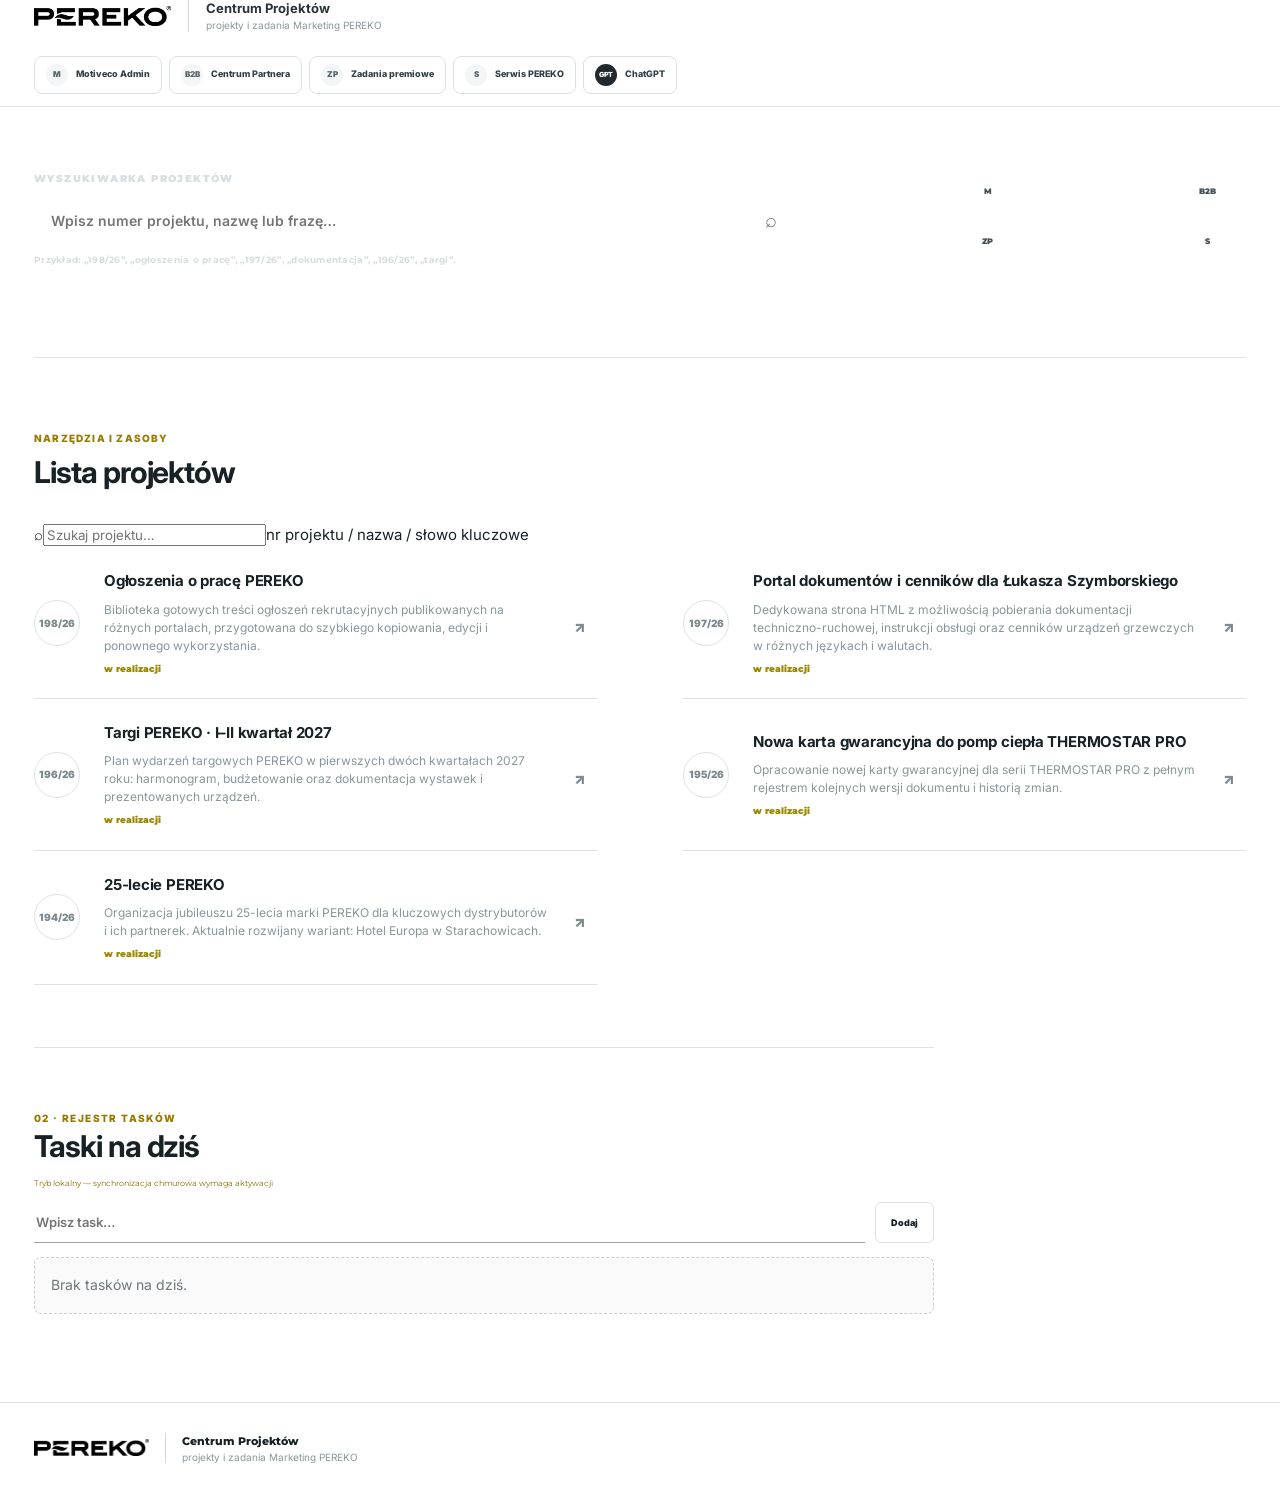
==== commit 76580c64: "Napraw filtrowanie projektów i usuń wyszukiwarkę tasków" ====
--- a/index.html
+++ b/index.html
@@ -85,13 +85,27 @@
 <div class="wrap mobile-switch" id="mobileSwitch"><button id="tabTasks" class="active" type="button" onclick="setMobileView('tasks')">Taski</button><button id="tabProjects" type="button" onclick="setMobileView('projects')">Projekty</button></div>
 <div class="wrap dashboard-home" id="dashboardHome">
 <section class="projects-pane"><div class="registry-head"><div class="section-no">01 · rejestr projektów</div><h2>Lista projektów</h2></div><div class="home-project-search"><span class="home-project-search-icon">⌕</span><input id="projectSearchHome" type="search" placeholder="Szukaj projektu…" oninput="filterProjects(this)"><span class="home-project-search-hint">nr projektu / nazwa / słowo kluczowe</span></div><div id="projectList" class="project-list"><article class="project-card" data-project-id="198-2026" data-search="198/26 198/2026 198 26 2026 ogłoszenia praca rekrutacja rekrutacyjne oferty pracy teksty ogłoszeń kopiowanie portale zatrudnienie"><div class="project-no">198/26</div><div><span class="project-type">Rekrutacja / ogłoszenia</span><h3>Ogłoszenia o pracę PEREKO</h3><p>Biblioteka gotowych treści ogłoszeń rekrutacyjnych publikowanych na różnych portalach, przygotowana do szybkiego kopiowania, edycji i ponownego wykorzystania.</p><div class="project-meta"><span>teksty ogłoszeń</span><span>szybkie kopiowanie</span><span>szablony rekrutacyjne</span></div><div class="status-row"><span class="status-label">Status</span><span class="status-badge"></span><span class="deadline-badge"></span></div></div><a class="open-btn" href="projekty/198-2026/">Otwórz projekt →</a></article><article class="project-card" data-project-id="197-2026" data-search="197/26 197/2026 197 26 2026 łukasz szymborski lukasz szymborski portal plików dokumentacja techniczno-ruchowa dtr instrukcje obsługi instrukcja cennik cenniki języki waluty html urządzenia grzewcze"><div class="project-no">197/26</div><div><span class="project-type">Dokumentacja / portal plików</span><h3>Portal dokumentów i cenników dla Łukasza Szymborskiego</h3><p>Dedykowana strona HTML z możliwością pobierania dokumentacji techniczno-ruchowej, instrukcji obsługi oraz cenników urządzeń grzewczych w różnych językach i walutach.</p><div class="project-meta"><span>DTR / instrukcje</span><span>cenniki</span><span>różne języki i waluty</span></div><div class="status-row"><span class="status-label">Status</span><span class="status-badge"></span><span class="deadline-badge"></span></div></div><a class="open-btn" href="projekty/197-2026/">Otwórz projekt →</a></article><article class="project-card" data-project-id="196-2026" data-search="196/26 196/2026 196 26 2026 targi wydarzenia targowe h1 2027 pierwszy drugi kwartal kwartał wykres gantta budzet budżet wystawki urządzenia stoiska"><div class="project-no">196/26</div><div><span class="project-type">Targi / wydarzenia</span><h3>Targi PEREKO · I–II kwartał 2027</h3><p>Plan wydarzeń targowych PEREKO w pierwszych dwóch kwartałach 2027 roku: harmonogram, budżetowanie oraz dokumentacja wystawek i prezentowanych urządzeń.</p><div class="project-meta"><span>Gantt H1 2027</span><span>budżet targów</span><span>wystawki / urządzenia</span></div><div class="status-row"><span class="status-label">Status</span><span class="status-badge"></span><span class="deadline-badge"></span></div></div><a class="open-btn" href="projekty/196-2026/">Otwórz projekt →</a></article><article class="project-card" data-project-id="195-2026" data-search="195/26 195/2026 195 26 2026 nowa karta gwarancyjna pompy ciepła thermosar pro termosar pro dokument dokumentacja gwarancja wersjonowanie lukasz Łukasz pdf v0.1 v0.2 v0.3"><div class="project-no">195/26</div><div><span class="project-type">Dokumentacja / pompy ciepła</span><h3>Nowa karta gwarancyjna do pomp ciepła THERMOSTAR PRO</h3><p>Opracowanie nowej karty gwarancyjnej dla serii THERMOSTAR PRO z pełnym rejestrem kolejnych wersji dokumentu i historią zmian.</p><div class="project-meta"><span>THERMOSTAR PRO</span><span>wersja v0.3</span><span>wewnętrzna weryfikacja</span></div><div class="status-row"><span class="status-label">Status</span><span class="status-badge"></span><span class="deadline-badge"></span></div></div><a class="open-btn" href="projekty/195-2026/">Otwórz projekt →</a></article><article class="project-card" data-project-id="194-2026" data-search="194/26 194/2026 194 26 2026 25-lecie 25 lecie pereko event jubileusz hotel europa starachowice dystrybutorzy gala star stary muzeum fabryka projekt eventowy"><div class="project-no">194/26</div><div><span class="project-type">Event / jubileusz</span><h3>25-lecie PEREKO</h3><p>Organizacja jubileuszu 25-lecia marki PEREKO dla kluczowych dystrybutorów i ich partnerek. Aktualnie rozwijany wariant: Hotel Europa w Starachowicach.</p><div class="project-meta"><span>Hotel Europa</span><span>Gala jubileuszowa</span><span>STAR-y / muzeum / fabryka</span></div><div class="status-row"><span class="status-label">Status</span><span class="status-badge"></span><span class="deadline-badge"></span></div></div><a class="open-btn" href="projekty/194-2026/">Otwórz projekt →</a></article></div><div id="emptyState" class="empty">Brak projektów pasujących do wpisanej frazy.</div></section>
-<aside class="tasks-pane"><div class="tasks-head"><div class="section-no">02 · rejestr tasków</div><h2>Taski na dziś</h2></div><div id="taskSync" class="task-sync">Synchronizacja…</div><div class="task-search"><span class="task-search-icon">⌕</span><input id="taskSearch" type="search" placeholder="Szukaj tasku…" oninput="filterTasks()"></div><div class="task-entry"><input id="taskInput" class="task-input" type="text" placeholder="Wpisz task…" autocomplete="off"><button id="taskAdd" class="task-add">Dodaj</button></div><div id="taskList" class="task-list"></div></aside>
+<aside class="tasks-pane"><div class="tasks-head"><div class="section-no">02 · rejestr tasków</div><h2>Taski na dziś</h2></div><div id="taskSync" class="task-sync">Synchronizacja…</div><div class="task-entry"><input id="taskInput" class="task-input" type="text" placeholder="Wpisz task…" autocomplete="off"><button id="taskAdd" class="task-add">Dodaj</button></div><div id="taskList" class="task-list"></div></aside>
 </div>
 </main>
 <footer class="footer"><div class="wrap"><strong>Centrum Projektów</strong><div>projekty i zadania Marketing PEREKO</div></div></footer>
 <script>
 function normalize(text){return (text||'').toLowerCase().normalize('NFD').replace(/[\u0300-\u036f]/g,'').replace(/[\\/\-_.,;:()\[\]{}]+/g,' ').replace(/\s+/g,' ').trim()}
-function filterProjects(input){const el=input||document.getElementById('projectSearchHome')||document.getElementById('projectSearchLegacy');const terms=normalize(el?el.value.trim():'').split(' ').filter(Boolean),cards=[...document.querySelectorAll('.project-card')];let visible=0;cards.forEach(card=>{const hay=normalize((card.dataset.search||'')+' '+card.innerText),match=!terms.length||terms.every(term=>hay.includes(term));card.style.display=match?'grid':'none';if(match)visible++});const empty=document.getElementById('emptyState');if(empty)empty.style.display=visible?'none':'block'}
+function filterProjects(input){
+  const el=input||document.getElementById('projectSearchHome')||document.getElementById('projectSearchLegacy');
+  const query=normalize(el?el.value:'');
+  const terms=query.split(' ').filter(Boolean);
+  const cards=[...document.querySelectorAll('#projectList .project-card')];
+  let visible=0;
+  cards.forEach(card=>{
+    const hay=normalize((card.dataset.search||'')+' '+card.textContent);
+    const match=!terms.length||terms.every(term=>hay.includes(term));
+    card.classList.toggle('search-hidden',!match);
+    if(match)visible++;
+  });
+  const empty=document.getElementById('emptyState');
+  if(empty)empty.style.display=visible?'none':'block';
+}
 const TASK_KEY='pereko_home_tasks_v1',TASK_MIGRATED_KEY='pereko_home_tasks_cloud_migrated_v1',ALARM_KEY='pereko_project_alarms_v1',STATUS_KEY='pereko_project_statuses_v1';let remoteSaveTimer=null;
 function readObj(key){try{return JSON.parse(localStorage.getItem(key)||'{}')}catch(e){return {}}}function writeObj(key,obj){localStorage.setItem(key,JSON.stringify(obj))}
 function cleanTasks(tasks){const now=Date.now();return (Array.isArray(tasks)?tasks:[]).filter(t=>!(t.doneAt&&now-new Date(t.doneAt).getTime()>=86400000))}
@@ -103,14 +117,13 @@
 async function pushCloudTasks(tasks){const r=await fetch('/api/tasks',{method:'PUT',headers:{'Content-Type':'application/json'},body:JSON.stringify({tasks:cleanTasks(tasks)})});if(!r.ok)throw new Error()}
 async function syncTasksFromCloud(silent=false){if(!silent)setSyncState('Synchronizacja…');const local=loadTasks();try{const remote=await fetchCloudTasks();let finalTasks;if(localStorage.getItem(TASK_MIGRATED_KEY)==='1'){finalTasks=remote}else{finalTasks=mergeTasks(local,remote);await pushCloudTasks(finalTasks);localStorage.setItem(TASK_MIGRATED_KEY,'1')}localStorage.setItem(TASK_KEY,JSON.stringify(finalTasks));renderTasks();if(!silent)setSyncState('Taski zsynchronizowane między urządzeniami','ok')}catch(e){if(!silent)setSyncState('Tryb lokalny — synchronizacja chmurowa wymaga aktywacji','warn');renderTasks()}}
 function saveTasks(tasks){tasks=cleanTasks(tasks);localStorage.setItem(TASK_KEY,JSON.stringify(tasks));if(remoteSaveTimer)clearTimeout(remoteSaveTimer);remoteSaveTimer=setTimeout(async()=>{try{await pushCloudTasks(tasks);setSyncState('Taski zsynchronizowane między urządzeniami','ok')}catch(e){setSyncState('Zmiany zapisane lokalnie — brak synchronizacji','warn')}},150)}
-function renderTasks(){const list=document.getElementById('taskList'),all=loadTasks(),q=normalize((document.getElementById('taskSearch')||{}).value||''),tasks=q?all.filter(t=>normalize(t.text).includes(q)):all;list.innerHTML='';if(!tasks.length){list.innerHTML='<div class="task-empty">'+(q?'Brak tasków pasujących do wyszukiwanej frazy.':'Brak tasków na dziś.')+'</div>';return}tasks.forEach(t=>{const row=document.createElement('div');row.className='task-item'+(t.doneAt?' done':'');const d=new Date(t.createdAt),dd=String(d.getDate()).padStart(2,'0'),mo=String(d.getMonth()+1).padStart(2,'0'),yy=d.getFullYear(),hh=String(d.getHours()).padStart(2,'0'),mm=String(d.getMinutes()).padStart(2,'0');row.innerHTML=`<input class="task-check" type="checkbox" ${t.doneAt?'checked':''}><div class="task-copy"><div class="task-text"></div><div class="task-meta">dodano ${dd}.${mo}.${yy} · ${hh}:${mm}${t.editedAt?' · edytowano':''}${t.doneAt?' · wykonane':''}</div></div><div class="task-actions"><button class="task-edit" title="Edytuj task">✎</button><button class="task-delete" title="Usuń task">×</button></div>`;row.querySelector('.task-text').textContent=t.text;row.querySelector('.task-check').onchange=e=>{const a=loadTasks(),i=a.find(x=>x.id===t.id);if(i){i.doneAt=e.target.checked?new Date().toISOString():null;i.editedAt=new Date().toISOString();saveTasks(a);renderTasks()}};row.querySelector('.task-edit').onclick=()=>{const next=prompt('Edytuj task:',t.text);if(next===null)return;const value=next.trim();if(!value)return;const a=loadTasks(),i=a.find(x=>x.id===t.id);if(i){i.text=value;i.editedAt=new Date().toISOString();saveTasks(a);renderTasks()}};row.querySelector('.task-delete').onclick=()=>{saveTasks(loadTasks().filter(x=>x.id!==t.id));renderTasks()};list.appendChild(row)})}
-function filterTasks(){renderTasks()}
+function renderTasks(){const list=document.getElementById('taskList'),tasks=loadTasks();list.innerHTML='';if(!tasks.length){list.innerHTML='<div class="task-empty">Brak tasków na dziś.</div>';return}tasks.forEach(t=>{const row=document.createElement('div');row.className='task-item'+(t.doneAt?' done':'');const d=new Date(t.createdAt),dd=String(d.getDate()).padStart(2,'0'),mo=String(d.getMonth()+1).padStart(2,'0'),yy=d.getFullYear(),hh=String(d.getHours()).padStart(2,'0'),mm=String(d.getMinutes()).padStart(2,'0');row.innerHTML=`<input class="task-check" type="checkbox" ${t.doneAt?'checked':''}><div class="task-copy"><div class="task-text"></div><div class="task-meta">dodano ${dd}.${mo}.${yy} · ${hh}:${mm}${t.editedAt?' · edytowano':''}${t.doneAt?' · wykonane':''}</div></div><div class="task-actions"><button class="task-edit" title="Edytuj task">✎</button><button class="task-delete" title="Usuń task">×</button></div>`;row.querySelector('.task-text').textContent=t.text;row.querySelector('.task-check').onchange=e=>{const a=loadTasks(),i=a.find(x=>x.id===t.id);if(i){i.doneAt=e.target.checked?new Date().toISOString():null;i.editedAt=new Date().toISOString();saveTasks(a);renderTasks()}};row.querySelector('.task-edit').onclick=()=>{const next=prompt('Edytuj task:',t.text);if(next===null)return;const value=next.trim();if(!value)return;const a=loadTasks(),i=a.find(x=>x.id===t.id);if(i){i.text=value;i.editedAt=new Date().toISOString();saveTasks(a);renderTasks()}};row.querySelector('.task-delete').onclick=()=>{saveTasks(loadTasks().filter(x=>x.id!==t.id));renderTasks()};list.appendChild(row)})}
 function addTask(){const i=document.getElementById('taskInput'),text=i.value.trim();if(!text)return;const a=loadTasks();a.unshift({id:(crypto.randomUUID?crypto.randomUUID():String(Date.now())+Math.random()),text,createdAt:new Date().toISOString(),editedAt:null,doneAt:null});saveTasks(a);i.value='';renderTasks()}
 function setMobileView(view){const dash=document.getElementById('dashboardHome'),t=document.getElementById('tabTasks'),p=document.getElementById('tabProjects');dash.classList.toggle('show-tasks',view==='tasks');dash.classList.toggle('show-projects',view==='projects');t.classList.toggle('active',view==='tasks');p.classList.toggle('active',view==='projects')}
 function initMobileView(){if(window.matchMedia('(max-width: 960px)').matches)setMobileView('tasks');else{const d=document.getElementById('dashboardHome');d.classList.remove('show-tasks','show-projects')}}
 function slugStatus(s){return 'status-'+normalize(s).replace(/\s+/g,'-')}
 function refreshProjects(){const statuses=readObj(STATUS_KEY),alarms=readObj(ALARM_KEY),today=new Date().toISOString().slice(0,10);if(!statuses['198-2026'])statuses['198-2026']='w realizacji';if(!statuses['197-2026'])statuses['197-2026']='w realizacji';if(!statuses['196-2026'])statuses['196-2026']='w realizacji';if(!statuses['195-2026'])statuses['195-2026']='w realizacji';if(!statuses['194-2026'])statuses['194-2026']='w realizacji';writeObj(STATUS_KEY,statuses);document.querySelectorAll('.project-card').forEach(card=>{const id=card.dataset.projectId,status=statuses[id]||'zaplanowany',badge=card.querySelector('.status-badge'),deadline=card.querySelector('.deadline-badge');badge.textContent=status;badge.className='status-badge '+slugStatus(status);card.classList.remove('has-alarm','overdue');const date=alarms[id];if(date){card.classList.add('has-alarm');const over=today>=date;if(over)card.classList.add('overdue');deadline.textContent=(over?'ALARM — TERMIN OSIĄGNIĘTY: ':'Deadline: ')+date}else deadline.textContent=''})}
-document.getElementById('taskAdd').onclick=addTask;document.getElementById('taskInput').onkeydown=e=>{if(e.key==='Enter')addTask()};initMobileView();renderTasks();refreshProjects();syncTasksFromCloud();window.addEventListener('resize',initMobileView);window.addEventListener('focus',()=>{refreshProjects();syncTasksFromCloud()});document.addEventListener('visibilitychange',()=>{if(!document.hidden)syncTasksFromCloud(true)});window.addEventListener('online',()=>syncTasksFromCloud());setInterval(()=>{if(!document.hidden)syncTasksFromCloud(true)},5000);
+const projectSearchHome=document.getElementById('projectSearchHome');if(projectSearchHome)projectSearchHome.addEventListener('input',()=>filterProjects(projectSearchHome));document.getElementById('taskAdd').onclick=addTask;document.getElementById('taskInput').onkeydown=e=>{if(e.key==='Enter')addTask()};initMobileView();renderTasks();refreshProjects();syncTasksFromCloud();window.addEventListener('resize',initMobileView);window.addEventListener('focus',()=>{refreshProjects();syncTasksFromCloud()});document.addEventListener('visibilitychange',()=>{if(!document.hidden)syncTasksFromCloud(true)});window.addEventListener('online',()=>syncTasksFromCloud());setInterval(()=>{if(!document.hidden)syncTasksFromCloud(true)},5000);
 </script>
 <script src="/projects-v2.js"></script>
 </body>
--- a/projects-v2.css
+++ b/projects-v2.css
@@ -1132,3 +1132,31 @@
   body.project-detail-page .cancel-job,
   body.project-detail-page .copy-btn{padding-left:0!important;padding-right:14px!important}
 }
+
+/* v3.9 — reliable project/task search */
+body.home-dashboard .task-search{
+  display:grid;
+  grid-template-columns:24px minmax(0,1fr);
+  align-items:center;
+  gap:8px;
+  margin:0 0 18px;
+  padding:0 0 9px;
+  border-bottom:1px solid #9aa5aa;
+}
+body.home-dashboard .task-search-icon{
+  color:#526168;
+  font-size:19px;
+  line-height:1;
+}
+body.home-dashboard .task-search input{
+  width:100%;
+  min-width:0;
+  border:0;
+  outline:0;
+  background:transparent;
+  color:#172126;
+  font-size:12px;
+  font-weight:500;
+  padding:0;
+}
+body.home-dashboard .task-search input::placeholder{color:#8c989e}
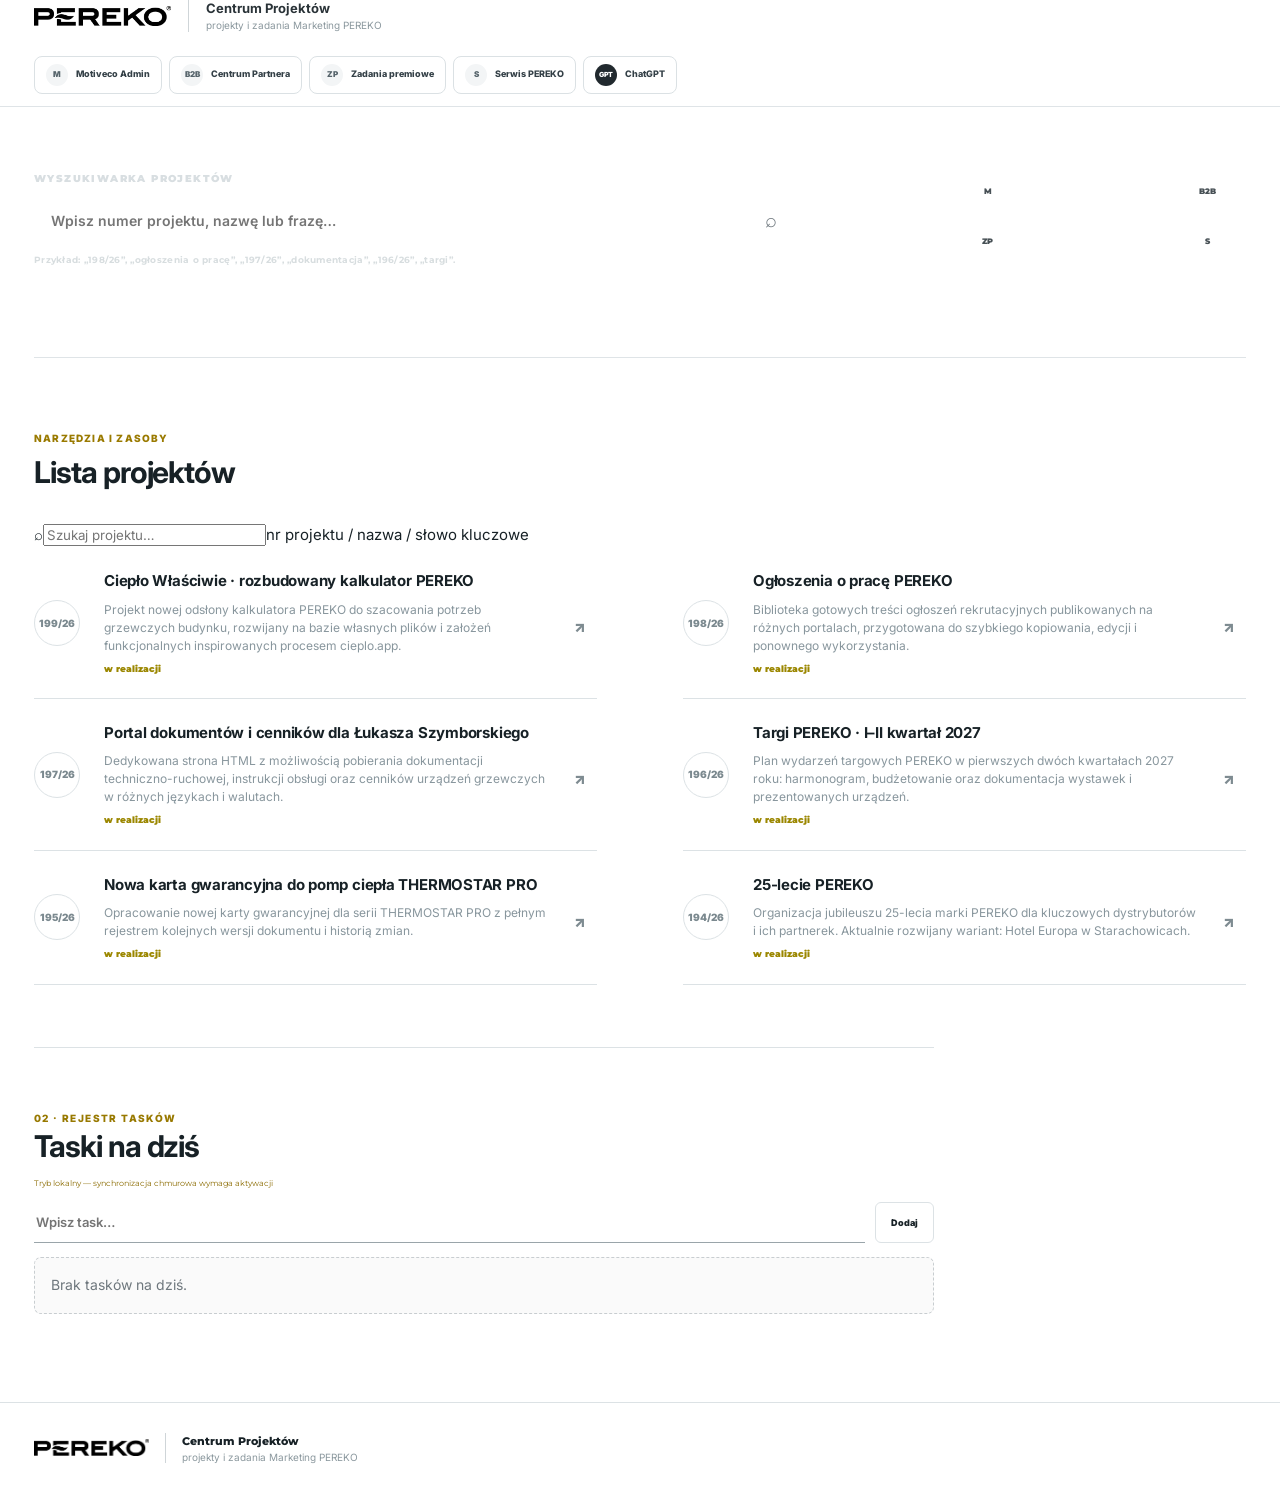
==== commit 974581aa: "Dodaj projekt 199/26 do Centrum Projektów" ====
--- a/index.html
+++ b/index.html
@@ -84,7 +84,7 @@
 <main>
 <div class="wrap mobile-switch" id="mobileSwitch"><button id="tabTasks" class="active" type="button" onclick="setMobileView('tasks')">Taski</button><button id="tabProjects" type="button" onclick="setMobileView('projects')">Projekty</button></div>
 <div class="wrap dashboard-home" id="dashboardHome">
-<section class="projects-pane"><div class="registry-head"><div class="section-no">01 · rejestr projektów</div><h2>Lista projektów</h2></div><div class="home-project-search"><span class="home-project-search-icon">⌕</span><input id="projectSearchHome" type="search" placeholder="Szukaj projektu…" oninput="filterProjects(this)"><span class="home-project-search-hint">nr projektu / nazwa / słowo kluczowe</span></div><div id="projectList" class="project-list"><article class="project-card" data-project-id="198-2026" data-search="198/26 198/2026 198 26 2026 ogłoszenia praca rekrutacja rekrutacyjne oferty pracy teksty ogłoszeń kopiowanie portale zatrudnienie"><div class="project-no">198/26</div><div><span class="project-type">Rekrutacja / ogłoszenia</span><h3>Ogłoszenia o pracę PEREKO</h3><p>Biblioteka gotowych treści ogłoszeń rekrutacyjnych publikowanych na różnych portalach, przygotowana do szybkiego kopiowania, edycji i ponownego wykorzystania.</p><div class="project-meta"><span>teksty ogłoszeń</span><span>szybkie kopiowanie</span><span>szablony rekrutacyjne</span></div><div class="status-row"><span class="status-label">Status</span><span class="status-badge"></span><span class="deadline-badge"></span></div></div><a class="open-btn" href="projekty/198-2026/">Otwórz projekt →</a></article><article class="project-card" data-project-id="197-2026" data-search="197/26 197/2026 197 26 2026 łukasz szymborski lukasz szymborski portal plików dokumentacja techniczno-ruchowa dtr instrukcje obsługi instrukcja cennik cenniki języki waluty html urządzenia grzewcze"><div class="project-no">197/26</div><div><span class="project-type">Dokumentacja / portal plików</span><h3>Portal dokumentów i cenników dla Łukasza Szymborskiego</h3><p>Dedykowana strona HTML z możliwością pobierania dokumentacji techniczno-ruchowej, instrukcji obsługi oraz cenników urządzeń grzewczych w różnych językach i walutach.</p><div class="project-meta"><span>DTR / instrukcje</span><span>cenniki</span><span>różne języki i waluty</span></div><div class="status-row"><span class="status-label">Status</span><span class="status-badge"></span><span class="deadline-badge"></span></div></div><a class="open-btn" href="projekty/197-2026/">Otwórz projekt →</a></article><article class="project-card" data-project-id="196-2026" data-search="196/26 196/2026 196 26 2026 targi wydarzenia targowe h1 2027 pierwszy drugi kwartal kwartał wykres gantta budzet budżet wystawki urządzenia stoiska"><div class="project-no">196/26</div><div><span class="project-type">Targi / wydarzenia</span><h3>Targi PEREKO · I–II kwartał 2027</h3><p>Plan wydarzeń targowych PEREKO w pierwszych dwóch kwartałach 2027 roku: harmonogram, budżetowanie oraz dokumentacja wystawek i prezentowanych urządzeń.</p><div class="project-meta"><span>Gantt H1 2027</span><span>budżet targów</span><span>wystawki / urządzenia</span></div><div class="status-row"><span class="status-label">Status</span><span class="status-badge"></span><span class="deadline-badge"></span></div></div><a class="open-btn" href="projekty/196-2026/">Otwórz projekt →</a></article><article class="project-card" data-project-id="195-2026" data-search="195/26 195/2026 195 26 2026 nowa karta gwarancyjna pompy ciepła thermosar pro termosar pro dokument dokumentacja gwarancja wersjonowanie lukasz Łukasz pdf v0.1 v0.2 v0.3"><div class="project-no">195/26</div><div><span class="project-type">Dokumentacja / pompy ciepła</span><h3>Nowa karta gwarancyjna do pomp ciepła THERMOSTAR PRO</h3><p>Opracowanie nowej karty gwarancyjnej dla serii THERMOSTAR PRO z pełnym rejestrem kolejnych wersji dokumentu i historią zmian.</p><div class="project-meta"><span>THERMOSTAR PRO</span><span>wersja v0.3</span><span>wewnętrzna weryfikacja</span></div><div class="status-row"><span class="status-label">Status</span><span class="status-badge"></span><span class="deadline-badge"></span></div></div><a class="open-btn" href="projekty/195-2026/">Otwórz projekt →</a></article><article class="project-card" data-project-id="194-2026" data-search="194/26 194/2026 194 26 2026 25-lecie 25 lecie pereko event jubileusz hotel europa starachowice dystrybutorzy gala star stary muzeum fabryka projekt eventowy"><div class="project-no">194/26</div><div><span class="project-type">Event / jubileusz</span><h3>25-lecie PEREKO</h3><p>Organizacja jubileuszu 25-lecia marki PEREKO dla kluczowych dystrybutorów i ich partnerek. Aktualnie rozwijany wariant: Hotel Europa w Starachowicach.</p><div class="project-meta"><span>Hotel Europa</span><span>Gala jubileuszowa</span><span>STAR-y / muzeum / fabryka</span></div><div class="status-row"><span class="status-label">Status</span><span class="status-badge"></span><span class="deadline-badge"></span></div></div><a class="open-btn" href="projekty/194-2026/">Otwórz projekt →</a></article></div><div id="emptyState" class="empty">Brak projektów pasujących do wpisanej frazy.</div></section>
+<section class="projects-pane"><div class="registry-head"><div class="section-no">01 · rejestr projektów</div><h2>Lista projektów</h2></div><div class="home-project-search"><span class="home-project-search-icon">⌕</span><input id="projectSearchHome" type="search" placeholder="Szukaj projektu…" oninput="filterProjects(this)"><span class="home-project-search-hint">nr projektu / nazwa / słowo kluczowe</span></div><div id="projectList" class="project-list"><article class="project-card" data-project-id="199-2026" data-search="199/26 199/2026 199 26 2026 ciepło właściwie cieplo wlasciwie kalkulator rozbudowany kalkulator pereko dobór ogrzewania zapotrzebowanie budynku moc energia cieplo app lokalizacja wymiary ściany poddasze parter ogrzewanie wynik"><div class="project-no">199/26</div><div><span class="project-type">Kalkulator / narzędzie PEREKO</span><h3>Ciepło Właściwie · rozbudowany kalkulator PEREKO</h3><p>Projekt nowej odsłony kalkulatora PEREKO do szacowania potrzeb grzewczych budynku, rozwijany na bazie własnych plików i założeń funkcjonalnych inspirowanych procesem cieplo.app.</p><div class="project-meta"><span>kalkulator PEREKO</span><span>dobór ogrzewania</span><span>kolejne wersje plików</span></div><div class="status-row"><span class="status-label">Status</span><span class="status-badge"></span><span class="deadline-badge"></span></div></div><a class="open-btn" href="projekty/199-2026/">Otwórz projekt →</a></article><article class="project-card" data-project-id="198-2026" data-search="198/26 198/2026 198 26 2026 ogłoszenia praca rekrutacja rekrutacyjne oferty pracy teksty ogłoszeń kopiowanie portale zatrudnienie"><div class="project-no">198/26</div><div><span class="project-type">Rekrutacja / ogłoszenia</span><h3>Ogłoszenia o pracę PEREKO</h3><p>Biblioteka gotowych treści ogłoszeń rekrutacyjnych publikowanych na różnych portalach, przygotowana do szybkiego kopiowania, edycji i ponownego wykorzystania.</p><div class="project-meta"><span>teksty ogłoszeń</span><span>szybkie kopiowanie</span><span>szablony rekrutacyjne</span></div><div class="status-row"><span class="status-label">Status</span><span class="status-badge"></span><span class="deadline-badge"></span></div></div><a class="open-btn" href="projekty/198-2026/">Otwórz projekt →</a></article><article class="project-card" data-project-id="197-2026" data-search="197/26 197/2026 197 26 2026 łukasz szymborski lukasz szymborski portal plików dokumentacja techniczno-ruchowa dtr instrukcje obsługi instrukcja cennik cenniki języki waluty html urządzenia grzewcze"><div class="project-no">197/26</div><div><span class="project-type">Dokumentacja / portal plików</span><h3>Portal dokumentów i cenników dla Łukasza Szymborskiego</h3><p>Dedykowana strona HTML z możliwością pobierania dokumentacji techniczno-ruchowej, instrukcji obsługi oraz cenników urządzeń grzewczych w różnych językach i walutach.</p><div class="project-meta"><span>DTR / instrukcje</span><span>cenniki</span><span>różne języki i waluty</span></div><div class="status-row"><span class="status-label">Status</span><span class="status-badge"></span><span class="deadline-badge"></span></div></div><a class="open-btn" href="projekty/197-2026/">Otwórz projekt →</a></article><article class="project-card" data-project-id="196-2026" data-search="196/26 196/2026 196 26 2026 targi wydarzenia targowe h1 2027 pierwszy drugi kwartal kwartał wykres gantta budzet budżet wystawki urządzenia stoiska"><div class="project-no">196/26</div><div><span class="project-type">Targi / wydarzenia</span><h3>Targi PEREKO · I–II kwartał 2027</h3><p>Plan wydarzeń targowych PEREKO w pierwszych dwóch kwartałach 2027 roku: harmonogram, budżetowanie oraz dokumentacja wystawek i prezentowanych urządzeń.</p><div class="project-meta"><span>Gantt H1 2027</span><span>budżet targów</span><span>wystawki / urządzenia</span></div><div class="status-row"><span class="status-label">Status</span><span class="status-badge"></span><span class="deadline-badge"></span></div></div><a class="open-btn" href="projekty/196-2026/">Otwórz projekt →</a></article><article class="project-card" data-project-id="195-2026" data-search="195/26 195/2026 195 26 2026 nowa karta gwarancyjna pompy ciepła thermosar pro termosar pro dokument dokumentacja gwarancja wersjonowanie lukasz Łukasz pdf v0.1 v0.2 v0.3"><div class="project-no">195/26</div><div><span class="project-type">Dokumentacja / pompy ciepła</span><h3>Nowa karta gwarancyjna do pomp ciepła THERMOSTAR PRO</h3><p>Opracowanie nowej karty gwarancyjnej dla serii THERMOSTAR PRO z pełnym rejestrem kolejnych wersji dokumentu i historią zmian.</p><div class="project-meta"><span>THERMOSTAR PRO</span><span>wersja v0.3</span><span>wewnętrzna weryfikacja</span></div><div class="status-row"><span class="status-label">Status</span><span class="status-badge"></span><span class="deadline-badge"></span></div></div><a class="open-btn" href="projekty/195-2026/">Otwórz projekt →</a></article><article class="project-card" data-project-id="194-2026" data-search="194/26 194/2026 194 26 2026 25-lecie 25 lecie pereko event jubileusz hotel europa starachowice dystrybutorzy gala star stary muzeum fabryka projekt eventowy"><div class="project-no">194/26</div><div><span class="project-type">Event / jubileusz</span><h3>25-lecie PEREKO</h3><p>Organizacja jubileuszu 25-lecia marki PEREKO dla kluczowych dystrybutorów i ich partnerek. Aktualnie rozwijany wariant: Hotel Europa w Starachowicach.</p><div class="project-meta"><span>Hotel Europa</span><span>Gala jubileuszowa</span><span>STAR-y / muzeum / fabryka</span></div><div class="status-row"><span class="status-label">Status</span><span class="status-badge"></span><span class="deadline-badge"></span></div></div><a class="open-btn" href="projekty/194-2026/">Otwórz projekt →</a></article></div><div id="emptyState" class="empty">Brak projektów pasujących do wpisanej frazy.</div></section>
 <aside class="tasks-pane"><div class="tasks-head"><div class="section-no">02 · rejestr tasków</div><h2>Taski na dziś</h2></div><div id="taskSync" class="task-sync">Synchronizacja…</div><div class="task-entry"><input id="taskInput" class="task-input" type="text" placeholder="Wpisz task…" autocomplete="off"><button id="taskAdd" class="task-add">Dodaj</button></div><div id="taskList" class="task-list"></div></aside>
 </div>
 </main>
@@ -122,7 +122,7 @@
 function setMobileView(view){const dash=document.getElementById('dashboardHome'),t=document.getElementById('tabTasks'),p=document.getElementById('tabProjects');dash.classList.toggle('show-tasks',view==='tasks');dash.classList.toggle('show-projects',view==='projects');t.classList.toggle('active',view==='tasks');p.classList.toggle('active',view==='projects')}
 function initMobileView(){if(window.matchMedia('(max-width: 960px)').matches)setMobileView('tasks');else{const d=document.getElementById('dashboardHome');d.classList.remove('show-tasks','show-projects')}}
 function slugStatus(s){return 'status-'+normalize(s).replace(/\s+/g,'-')}
-function refreshProjects(){const statuses=readObj(STATUS_KEY),alarms=readObj(ALARM_KEY),today=new Date().toISOString().slice(0,10);if(!statuses['198-2026'])statuses['198-2026']='w realizacji';if(!statuses['197-2026'])statuses['197-2026']='w realizacji';if(!statuses['196-2026'])statuses['196-2026']='w realizacji';if(!statuses['195-2026'])statuses['195-2026']='w realizacji';if(!statuses['194-2026'])statuses['194-2026']='w realizacji';writeObj(STATUS_KEY,statuses);document.querySelectorAll('.project-card').forEach(card=>{const id=card.dataset.projectId,status=statuses[id]||'zaplanowany',badge=card.querySelector('.status-badge'),deadline=card.querySelector('.deadline-badge');badge.textContent=status;badge.className='status-badge '+slugStatus(status);card.classList.remove('has-alarm','overdue');const date=alarms[id];if(date){card.classList.add('has-alarm');const over=today>=date;if(over)card.classList.add('overdue');deadline.textContent=(over?'ALARM — TERMIN OSIĄGNIĘTY: ':'Deadline: ')+date}else deadline.textContent=''})}
+function refreshProjects(){const statuses=readObj(STATUS_KEY),alarms=readObj(ALARM_KEY),today=new Date().toISOString().slice(0,10);if(!statuses['199-2026'])statuses['199-2026']='w realizacji';if(!statuses['198-2026'])statuses['198-2026']='w realizacji';if(!statuses['197-2026'])statuses['197-2026']='w realizacji';if(!statuses['196-2026'])statuses['196-2026']='w realizacji';if(!statuses['195-2026'])statuses['195-2026']='w realizacji';if(!statuses['194-2026'])statuses['194-2026']='w realizacji';writeObj(STATUS_KEY,statuses);document.querySelectorAll('.project-card').forEach(card=>{const id=card.dataset.projectId,status=statuses[id]||'zaplanowany',badge=card.querySelector('.status-badge'),deadline=card.querySelector('.deadline-badge');badge.textContent=status;badge.className='status-badge '+slugStatus(status);card.classList.remove('has-alarm','overdue');const date=alarms[id];if(date){card.classList.add('has-alarm');const over=today>=date;if(over)card.classList.add('overdue');deadline.textContent=(over?'ALARM — TERMIN OSIĄGNIĘTY: ':'Deadline: ')+date}else deadline.textContent=''})}
 const projectSearchHome=document.getElementById('projectSearchHome');if(projectSearchHome)projectSearchHome.addEventListener('input',()=>filterProjects(projectSearchHome));document.getElementById('taskAdd').onclick=addTask;document.getElementById('taskInput').onkeydown=e=>{if(e.key==='Enter')addTask()};initMobileView();renderTasks();refreshProjects();syncTasksFromCloud();window.addEventListener('resize',initMobileView);window.addEventListener('focus',()=>{refreshProjects();syncTasksFromCloud()});document.addEventListener('visibilitychange',()=>{if(!document.hidden)syncTasksFromCloud(true)});window.addEventListener('online',()=>syncTasksFromCloud());setInterval(()=>{if(!document.hidden)syncTasksFromCloud(true)},5000);
 </script>
 <script src="/projects-v2.js"></script>
--- a/projects-v2.css
+++ b/projects-v2.css
@@ -1160,3 +1160,271 @@
   padding:0;
 }
 body.home-dashboard .task-search input::placeholder{color:#8c989e}
+
+/* v3.10 — project search filtering */
+body.home-dashboard .project-card.search-hidden{
+  display:none!important;
+}
+body.home-dashboard .task-search{
+  display:none!important;
+}
+
+
+/* v3.11 — clearer Gantt axis + generous table/grid spacing */
+
+/* GANTT: yellow time axis, labels locked to markers and no clipping */
+body.project-detail-page .gantt-row{
+  min-height:126px!important;
+  overflow:visible!important;
+}
+body.project-detail-page .timeline{
+  position:relative!important;
+  overflow:visible!important;
+  min-height:126px!important;
+}
+body.project-detail-page .timeline::before{
+  content:""!important;
+  position:absolute!important;
+  left:18px!important;
+  right:18px!important;
+  top:66%!important;
+  height:2px!important;
+  transform:none!important;
+  background:#f2c900!important;
+  border-radius:0!important;
+  z-index:1!important;
+}
+body.project-detail-page .timeline-grid{
+  z-index:0!important;
+  opacity:.22!important;
+}
+body.project-detail-page .bar-wrap{
+  top:0!important;
+  transform:none!important;
+  height:100%!important;
+  min-width:28px!important;
+  display:block!important;
+  z-index:3!important;
+}
+body.project-detail-page .bar{
+  position:absolute!important;
+  left:0!important;
+  right:0!important;
+  top:calc(66% - 4px)!important;
+  height:8px!important;
+  border:0!important;
+  border-radius:0!important;
+  background:#4f5d63!important;
+  box-shadow:none!important;
+}
+body.project-detail-page .bar-wrap::after{
+  content:""!important;
+  position:absolute!important;
+  left:50%!important;
+  top:calc(66% - 8px)!important;
+  width:2px!important;
+  height:16px!important;
+  transform:translateX(-50%)!important;
+  background:#4f5d63!important;
+}
+body.project-detail-page .bar-label{
+  position:absolute!important;
+  left:50%!important;
+  top:calc(66% - 39px)!important;
+  bottom:auto!important;
+  transform:translateX(-50%)!important;
+  min-width:max-content!important;
+  max-width:220px!important;
+  white-space:nowrap!important;
+  padding:0!important;
+  background:#fff!important;
+  color:#34434a!important;
+  font-size:11px!important;
+  line-height:1.25!important;
+  font-weight:800!important;
+  text-align:center!important;
+  z-index:4!important;
+}
+body.project-detail-page .bar-wrap.edge-right .bar-label{
+  left:auto!important;
+  right:0!important;
+  transform:none!important;
+  text-align:right!important;
+}
+body.project-detail-page .confirmed .bar,
+body.project-detail-page .confirmed .bar-wrap::after{
+  background:#4f5d63!important;
+}
+body.project-detail-page .confirmed .bar-label{color:#34434a!important}
+body.project-detail-page .pending .bar{
+  height:0!important;
+  top:66%!important;
+  background:transparent!important;
+  border-top:2px dashed #7d6b22!important;
+}
+body.project-detail-page .pending .bar-wrap::after{
+  background:#7d6b22!important;
+  height:14px!important;
+  top:calc(66% - 6px)!important;
+}
+body.project-detail-page .pending .bar-label{
+  white-space:normal!important;
+  min-width:150px!important;
+  max-width:190px!important;
+  color:#6f6127!important;
+}
+body.project-detail-page .foreign-row .bar,
+body.project-detail-page .foreign-row .bar-wrap::after{
+  background:#8e9aa0!important;
+}
+body.project-detail-page .foreign-row .bar-label{color:#6f7d83!important;background:#fff!important}
+
+/* Cleaner month header: same yellow language as the axis */
+body.project-detail-page .month::after{
+  height:2px!important;
+  background:#f2c900!important;
+  opacity:.55!important;
+}
+
+/* Summary blocks / scenario grids / scope cards: no text hugging vertical dividers */
+body.project-detail-page .summary,
+body.project-detail-page .steps,
+body.project-detail-page .cards,
+body.project-detail-page .keys{
+  column-gap:32px!important;
+  row-gap:0!important;
+}
+body.project-detail-page .summary .card,
+body.project-detail-page .steps .step,
+body.project-detail-page .cards .card,
+body.project-detail-page .keys .card{
+  padding:24px 26px!important;
+  border-right:0!important;
+  border-left:0!important;
+}
+body.project-detail-page .summary .card:first-child,
+body.project-detail-page .steps .step:first-child,
+body.project-detail-page .cards .card:first-child,
+body.project-detail-page .keys .card:first-child{
+  padding-left:26px!important;
+}
+body.project-detail-page .summary .card:last-child,
+body.project-detail-page .steps .step:last-child,
+body.project-detail-page .cards .card:last-child,
+body.project-detail-page .keys .card:last-child{
+  padding-right:26px!important;
+}
+
+/* Remove the hard table-box feeling in project summaries */
+body.project-detail-page .summary,
+body.project-detail-page .steps,
+body.project-detail-page .cards,
+body.project-detail-page .keys{
+  border-top:1px solid var(--pd-line)!important;
+  border-bottom:1px solid var(--pd-line)!important;
+}
+body.project-detail-page .summary .card,
+body.project-detail-page .steps .step,
+body.project-detail-page .cards .card,
+body.project-detail-page .keys .card{
+  border-bottom:0!important;
+  background:#fff!important;
+}
+
+/* Actual tables get comfortable gutters too */
+body.project-detail-page table th,
+body.project-detail-page table td{
+  padding-left:22px!important;
+  padding-right:22px!important;
+}
+body.project-detail-page table th:first-child,
+body.project-detail-page table td:first-child{padding-left:24px!important}
+body.project-detail-page table th:last-child,
+body.project-detail-page table td:last-child{padding-right:24px!important}
+
+/* Project 197 scope cards: extra inner breathing room */
+body.project-detail-page .cards .card h3{margin-top:2px!important}
+body.project-detail-page .cards .card p{margin-top:10px!important}
+
+/* Project 194 scenario specifically — airy editorial grid */
+body.project-detail-page .steps{
+  grid-template-columns:repeat(3,minmax(0,1fr))!important;
+}
+body.project-detail-page .steps .step{
+  min-height:112px!important;
+  display:flex!important;
+  flex-direction:column!important;
+  justify-content:center!important;
+}
+body.project-detail-page .steps .step b{
+  margin-bottom:12px!important;
+  color:#8a979d!important;
+  font-size:10px!important;
+}
+body.project-detail-page .steps .step strong{
+  font-size:16px!important;
+  line-height:1.3!important;
+}
+
+/* Project 195 current-stage summary */
+body.project-detail-page .summary .card strong,
+body.project-detail-page .summary .card b{
+  font-size:18px!important;
+  line-height:1.3!important;
+}
+body.project-detail-page .summary .card span,
+body.project-detail-page .summary .card small{
+  display:block!important;
+  margin-bottom:6px!important;
+  color:#819097!important;
+}
+
+/* v3.12 — exact two-line heading for project 195 */
+body.project-detail-page .thermostar-title{
+  max-width:none!important;
+  width:max-content!important;
+  font-size:clamp(42px,4.15vw,62px)!important;
+  line-height:1.02!important;
+}
+body.project-detail-page .thermostar-title>span{
+  display:block!important;
+  white-space:nowrap!important;
+}
+@media(max-width:1100px){
+  body.project-detail-page .thermostar-title{
+    width:auto!important;
+    font-size:clamp(38px,5vw,54px)!important;
+  }
+}
+@media(max-width:760px){
+  body.project-detail-page .thermostar-title{
+    font-size:clamp(32px,9vw,44px)!important;
+  }
+  body.project-detail-page .thermostar-title>span{
+    white-space:normal!important;
+  }
+}
+
+/* v3.13 — approved job-copy marker */
+body.project-detail-page .job-approved{
+  display:inline-flex!important;
+  align-items:center!important;
+  gap:6px!important;
+  margin:0 0 6px!important;
+  color:#7a6500!important;
+  font-size:9px!important;
+  line-height:1!important;
+  font-weight:800!important;
+  letter-spacing:.08em!important;
+  text-transform:uppercase!important;
+}
+body.project-detail-page .job-approved:before{
+  content:"✓"!important;
+  display:inline-block!important;
+  color:#7a6500!important;
+  font-size:11px!important;
+  font-weight:900!important;
+}
+body.project-detail-page .job-card.approved .job-no{
+  border-color:#d9c96d!important;
+}
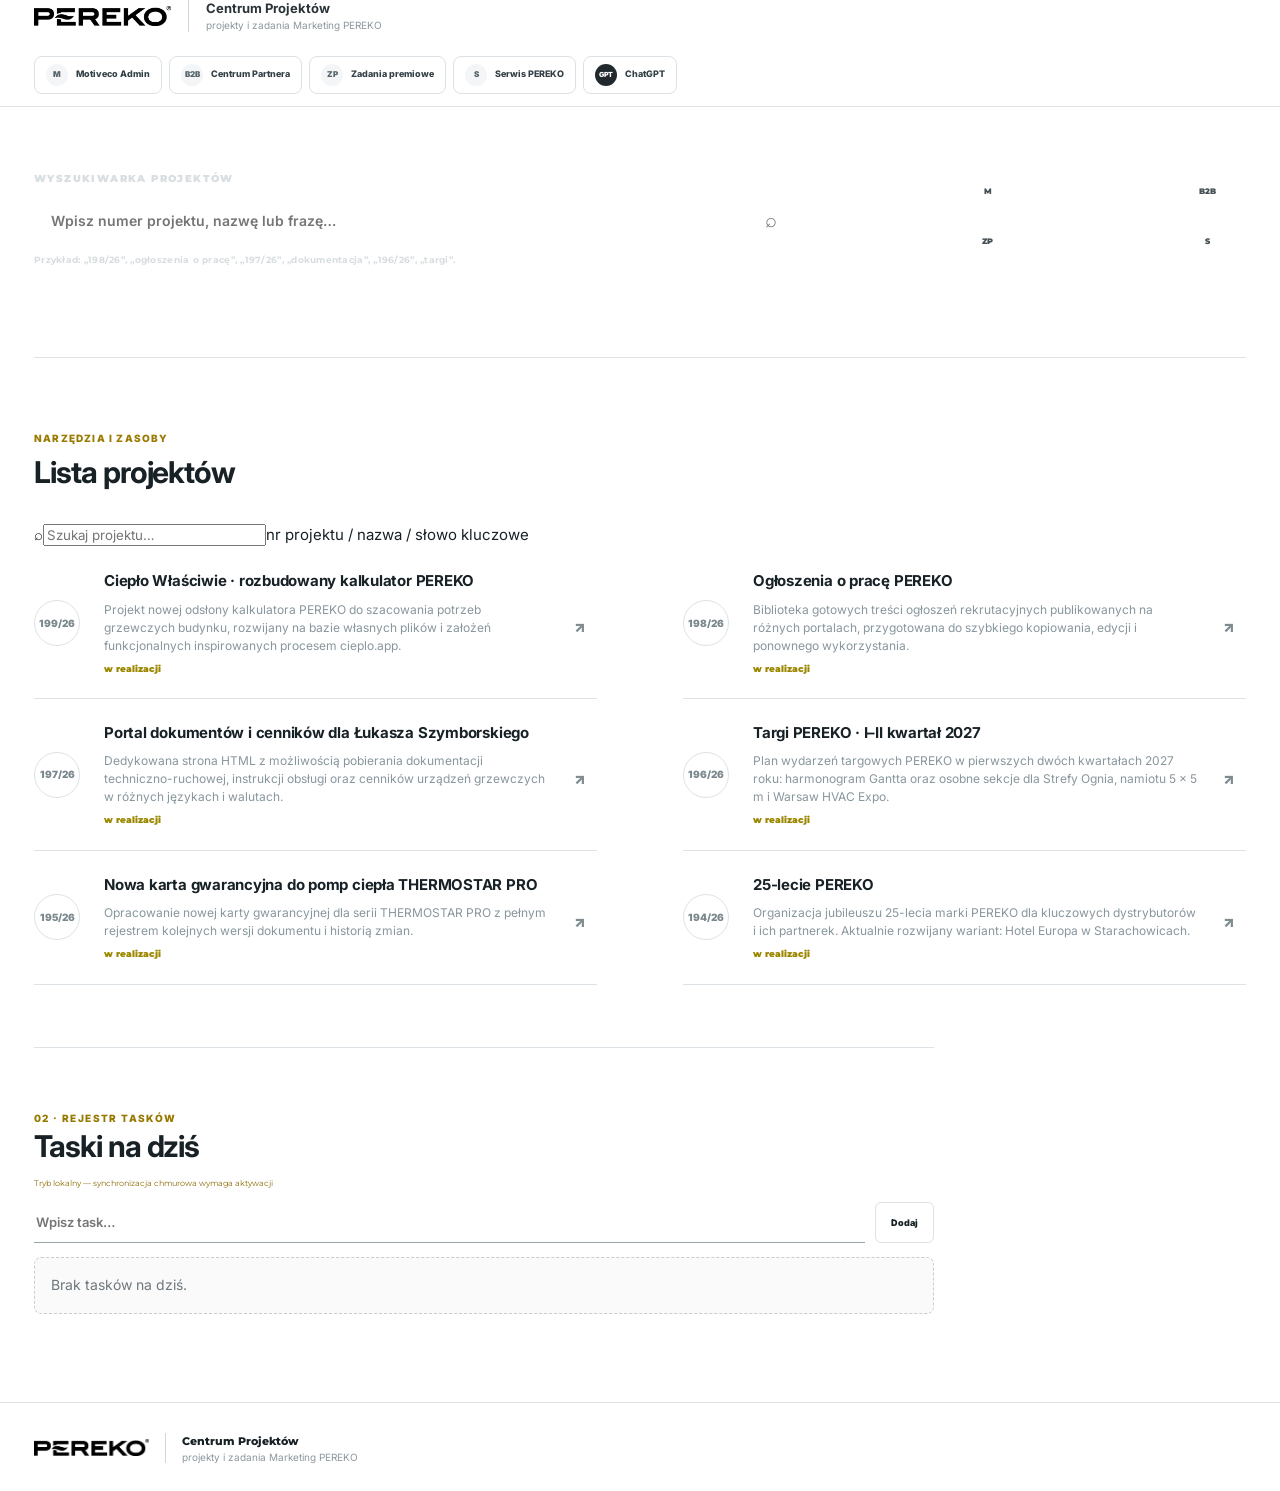
==== commit 538fb0f1: "Odśwież opis projektu 196 na liście projektów" ====
--- a/index.html
+++ b/index.html
@@ -84,7 +84,7 @@
 <main>
 <div class="wrap mobile-switch" id="mobileSwitch"><button id="tabTasks" class="active" type="button" onclick="setMobileView('tasks')">Taski</button><button id="tabProjects" type="button" onclick="setMobileView('projects')">Projekty</button></div>
 <div class="wrap dashboard-home" id="dashboardHome">
-<section class="projects-pane"><div class="registry-head"><div class="section-no">01 · rejestr projektów</div><h2>Lista projektów</h2></div><div class="home-project-search"><span class="home-project-search-icon">⌕</span><input id="projectSearchHome" type="search" placeholder="Szukaj projektu…" oninput="filterProjects(this)"><span class="home-project-search-hint">nr projektu / nazwa / słowo kluczowe</span></div><div id="projectList" class="project-list"><article class="project-card" data-project-id="199-2026" data-search="199/26 199/2026 199 26 2026 ciepło właściwie cieplo wlasciwie kalkulator rozbudowany kalkulator pereko dobór ogrzewania zapotrzebowanie budynku moc energia cieplo app lokalizacja wymiary ściany poddasze parter ogrzewanie wynik"><div class="project-no">199/26</div><div><span class="project-type">Kalkulator / narzędzie PEREKO</span><h3>Ciepło Właściwie · rozbudowany kalkulator PEREKO</h3><p>Projekt nowej odsłony kalkulatora PEREKO do szacowania potrzeb grzewczych budynku, rozwijany na bazie własnych plików i założeń funkcjonalnych inspirowanych procesem cieplo.app.</p><div class="project-meta"><span>kalkulator PEREKO</span><span>dobór ogrzewania</span><span>kolejne wersje plików</span></div><div class="status-row"><span class="status-label">Status</span><span class="status-badge"></span><span class="deadline-badge"></span></div></div><a class="open-btn" href="projekty/199-2026/">Otwórz projekt →</a></article><article class="project-card" data-project-id="198-2026" data-search="198/26 198/2026 198 26 2026 ogłoszenia praca rekrutacja rekrutacyjne oferty pracy teksty ogłoszeń kopiowanie portale zatrudnienie"><div class="project-no">198/26</div><div><span class="project-type">Rekrutacja / ogłoszenia</span><h3>Ogłoszenia o pracę PEREKO</h3><p>Biblioteka gotowych treści ogłoszeń rekrutacyjnych publikowanych na różnych portalach, przygotowana do szybkiego kopiowania, edycji i ponownego wykorzystania.</p><div class="project-meta"><span>teksty ogłoszeń</span><span>szybkie kopiowanie</span><span>szablony rekrutacyjne</span></div><div class="status-row"><span class="status-label">Status</span><span class="status-badge"></span><span class="deadline-badge"></span></div></div><a class="open-btn" href="projekty/198-2026/">Otwórz projekt →</a></article><article class="project-card" data-project-id="197-2026" data-search="197/26 197/2026 197 26 2026 łukasz szymborski lukasz szymborski portal plików dokumentacja techniczno-ruchowa dtr instrukcje obsługi instrukcja cennik cenniki języki waluty html urządzenia grzewcze"><div class="project-no">197/26</div><div><span class="project-type">Dokumentacja / portal plików</span><h3>Portal dokumentów i cenników dla Łukasza Szymborskiego</h3><p>Dedykowana strona HTML z możliwością pobierania dokumentacji techniczno-ruchowej, instrukcji obsługi oraz cenników urządzeń grzewczych w różnych językach i walutach.</p><div class="project-meta"><span>DTR / instrukcje</span><span>cenniki</span><span>różne języki i waluty</span></div><div class="status-row"><span class="status-label">Status</span><span class="status-badge"></span><span class="deadline-badge"></span></div></div><a class="open-btn" href="projekty/197-2026/">Otwórz projekt →</a></article><article class="project-card" data-project-id="196-2026" data-search="196/26 196/2026 196 26 2026 targi wydarzenia targowe h1 2027 pierwszy drugi kwartal kwartał wykres gantta budzet budżet wystawki urządzenia stoiska"><div class="project-no">196/26</div><div><span class="project-type">Targi / wydarzenia</span><h3>Targi PEREKO · I–II kwartał 2027</h3><p>Plan wydarzeń targowych PEREKO w pierwszych dwóch kwartałach 2027 roku: harmonogram, budżetowanie oraz dokumentacja wystawek i prezentowanych urządzeń.</p><div class="project-meta"><span>Gantt H1 2027</span><span>budżet targów</span><span>wystawki / urządzenia</span></div><div class="status-row"><span class="status-label">Status</span><span class="status-badge"></span><span class="deadline-badge"></span></div></div><a class="open-btn" href="projekty/196-2026/">Otwórz projekt →</a></article><article class="project-card" data-project-id="195-2026" data-search="195/26 195/2026 195 26 2026 nowa karta gwarancyjna pompy ciepła thermosar pro termosar pro dokument dokumentacja gwarancja wersjonowanie lukasz Łukasz pdf v0.1 v0.2 v0.3"><div class="project-no">195/26</div><div><span class="project-type">Dokumentacja / pompy ciepła</span><h3>Nowa karta gwarancyjna do pomp ciepła THERMOSTAR PRO</h3><p>Opracowanie nowej karty gwarancyjnej dla serii THERMOSTAR PRO z pełnym rejestrem kolejnych wersji dokumentu i historią zmian.</p><div class="project-meta"><span>THERMOSTAR PRO</span><span>wersja v0.3</span><span>wewnętrzna weryfikacja</span></div><div class="status-row"><span class="status-label">Status</span><span class="status-badge"></span><span class="deadline-badge"></span></div></div><a class="open-btn" href="projekty/195-2026/">Otwórz projekt →</a></article><article class="project-card" data-project-id="194-2026" data-search="194/26 194/2026 194 26 2026 25-lecie 25 lecie pereko event jubileusz hotel europa starachowice dystrybutorzy gala star stary muzeum fabryka projekt eventowy"><div class="project-no">194/26</div><div><span class="project-type">Event / jubileusz</span><h3>25-lecie PEREKO</h3><p>Organizacja jubileuszu 25-lecia marki PEREKO dla kluczowych dystrybutorów i ich partnerek. Aktualnie rozwijany wariant: Hotel Europa w Starachowicach.</p><div class="project-meta"><span>Hotel Europa</span><span>Gala jubileuszowa</span><span>STAR-y / muzeum / fabryka</span></div><div class="status-row"><span class="status-label">Status</span><span class="status-badge"></span><span class="deadline-badge"></span></div></div><a class="open-btn" href="projekty/194-2026/">Otwórz projekt →</a></article></div><div id="emptyState" class="empty">Brak projektów pasujących do wpisanej frazy.</div></section>
+<section class="projects-pane"><div class="registry-head"><div class="section-no">01 · rejestr projektów</div><h2>Lista projektów</h2></div><div class="home-project-search"><span class="home-project-search-icon">⌕</span><input id="projectSearchHome" type="search" placeholder="Szukaj projektu…" oninput="filterProjects(this)"><span class="home-project-search-hint">nr projektu / nazwa / słowo kluczowe</span></div><div id="projectList" class="project-list"><article class="project-card" data-project-id="199-2026" data-search="199/26 199/2026 199 26 2026 ciepło właściwie cieplo wlasciwie kalkulator rozbudowany kalkulator pereko dobór ogrzewania zapotrzebowanie budynku moc energia cieplo app lokalizacja wymiary ściany poddasze parter ogrzewanie wynik"><div class="project-no">199/26</div><div><span class="project-type">Kalkulator / narzędzie PEREKO</span><h3>Ciepło Właściwie · rozbudowany kalkulator PEREKO</h3><p>Projekt nowej odsłony kalkulatora PEREKO do szacowania potrzeb grzewczych budynku, rozwijany na bazie własnych plików i założeń funkcjonalnych inspirowanych procesem cieplo.app.</p><div class="project-meta"><span>kalkulator PEREKO</span><span>dobór ogrzewania</span><span>kolejne wersje plików</span></div><div class="status-row"><span class="status-label">Status</span><span class="status-badge"></span><span class="deadline-badge"></span></div></div><a class="open-btn" href="projekty/199-2026/">Otwórz projekt →</a></article><article class="project-card" data-project-id="198-2026" data-search="198/26 198/2026 198 26 2026 ogłoszenia praca rekrutacja rekrutacyjne oferty pracy teksty ogłoszeń kopiowanie portale zatrudnienie"><div class="project-no">198/26</div><div><span class="project-type">Rekrutacja / ogłoszenia</span><h3>Ogłoszenia o pracę PEREKO</h3><p>Biblioteka gotowych treści ogłoszeń rekrutacyjnych publikowanych na różnych portalach, przygotowana do szybkiego kopiowania, edycji i ponownego wykorzystania.</p><div class="project-meta"><span>teksty ogłoszeń</span><span>szybkie kopiowanie</span><span>szablony rekrutacyjne</span></div><div class="status-row"><span class="status-label">Status</span><span class="status-badge"></span><span class="deadline-badge"></span></div></div><a class="open-btn" href="projekty/198-2026/">Otwórz projekt →</a></article><article class="project-card" data-project-id="197-2026" data-search="197/26 197/2026 197 26 2026 łukasz szymborski lukasz szymborski portal plików dokumentacja techniczno-ruchowa dtr instrukcje obsługi instrukcja cennik cenniki języki waluty html urządzenia grzewcze"><div class="project-no">197/26</div><div><span class="project-type">Dokumentacja / portal plików</span><h3>Portal dokumentów i cenników dla Łukasza Szymborskiego</h3><p>Dedykowana strona HTML z możliwością pobierania dokumentacji techniczno-ruchowej, instrukcji obsługi oraz cenników urządzeń grzewczych w różnych językach i walutach.</p><div class="project-meta"><span>DTR / instrukcje</span><span>cenniki</span><span>różne języki i waluty</span></div><div class="status-row"><span class="status-label">Status</span><span class="status-badge"></span><span class="deadline-badge"></span></div></div><a class="open-btn" href="projekty/197-2026/">Otwórz projekt →</a></article><article class="project-card" data-project-id="196-2026" data-search="196/26 196/2026 196 26 2026 targi wydarzenia targowe h1 2027 pierwszy drugi kwartal kwartał wykres gantta strefa ognia świat kominków namiot 5x5 profesjonalne stoisko hvac expo nadarzyn"><div class="project-no">196/26</div><div><span class="project-type">Targi / wydarzenia</span><h3>Targi PEREKO · I–II kwartał 2027</h3><p>Plan wydarzeń targowych PEREKO w pierwszych dwóch kwartałach 2027 roku: harmonogram Gantta oraz osobne sekcje dla Strefy Ognia, namiotu 5 × 5 m i Warsaw HVAC Expo.</p><div class="project-meta"><span>Gantt H1 2027</span><span>Strefa Ognia</span><span>namiot 5 × 5 m / HVAC Expo</span></div><div class="status-row"><span class="status-label">Status</span><span class="status-badge"></span><span class="deadline-badge"></span></div></div><a class="open-btn" href="projekty/196-2026/">Otwórz projekt →</a></article><article class="project-card" data-project-id="195-2026" data-search="195/26 195/2026 195 26 2026 nowa karta gwarancyjna pompy ciepła thermosar pro termosar pro dokument dokumentacja gwarancja wersjonowanie lukasz Łukasz pdf v0.1 v0.2 v0.3"><div class="project-no">195/26</div><div><span class="project-type">Dokumentacja / pompy ciepła</span><h3>Nowa karta gwarancyjna do pomp ciepła THERMOSTAR PRO</h3><p>Opracowanie nowej karty gwarancyjnej dla serii THERMOSTAR PRO z pełnym rejestrem kolejnych wersji dokumentu i historią zmian.</p><div class="project-meta"><span>THERMOSTAR PRO</span><span>wersja v0.3</span><span>wewnętrzna weryfikacja</span></div><div class="status-row"><span class="status-label">Status</span><span class="status-badge"></span><span class="deadline-badge"></span></div></div><a class="open-btn" href="projekty/195-2026/">Otwórz projekt →</a></article><article class="project-card" data-project-id="194-2026" data-search="194/26 194/2026 194 26 2026 25-lecie 25 lecie pereko event jubileusz hotel europa starachowice dystrybutorzy gala star stary muzeum fabryka projekt eventowy"><div class="project-no">194/26</div><div><span class="project-type">Event / jubileusz</span><h3>25-lecie PEREKO</h3><p>Organizacja jubileuszu 25-lecia marki PEREKO dla kluczowych dystrybutorów i ich partnerek. Aktualnie rozwijany wariant: Hotel Europa w Starachowicach.</p><div class="project-meta"><span>Hotel Europa</span><span>Gala jubileuszowa</span><span>STAR-y / muzeum / fabryka</span></div><div class="status-row"><span class="status-label">Status</span><span class="status-badge"></span><span class="deadline-badge"></span></div></div><a class="open-btn" href="projekty/194-2026/">Otwórz projekt →</a></article></div><div id="emptyState" class="empty">Brak projektów pasujących do wpisanej frazy.</div></section>
 <aside class="tasks-pane"><div class="tasks-head"><div class="section-no">02 · rejestr tasków</div><h2>Taski na dziś</h2></div><div id="taskSync" class="task-sync">Synchronizacja…</div><div class="task-entry"><input id="taskInput" class="task-input" type="text" placeholder="Wpisz task…" autocomplete="off"><button id="taskAdd" class="task-add">Dodaj</button></div><div id="taskList" class="task-list"></div></aside>
 </div>
 </main>
